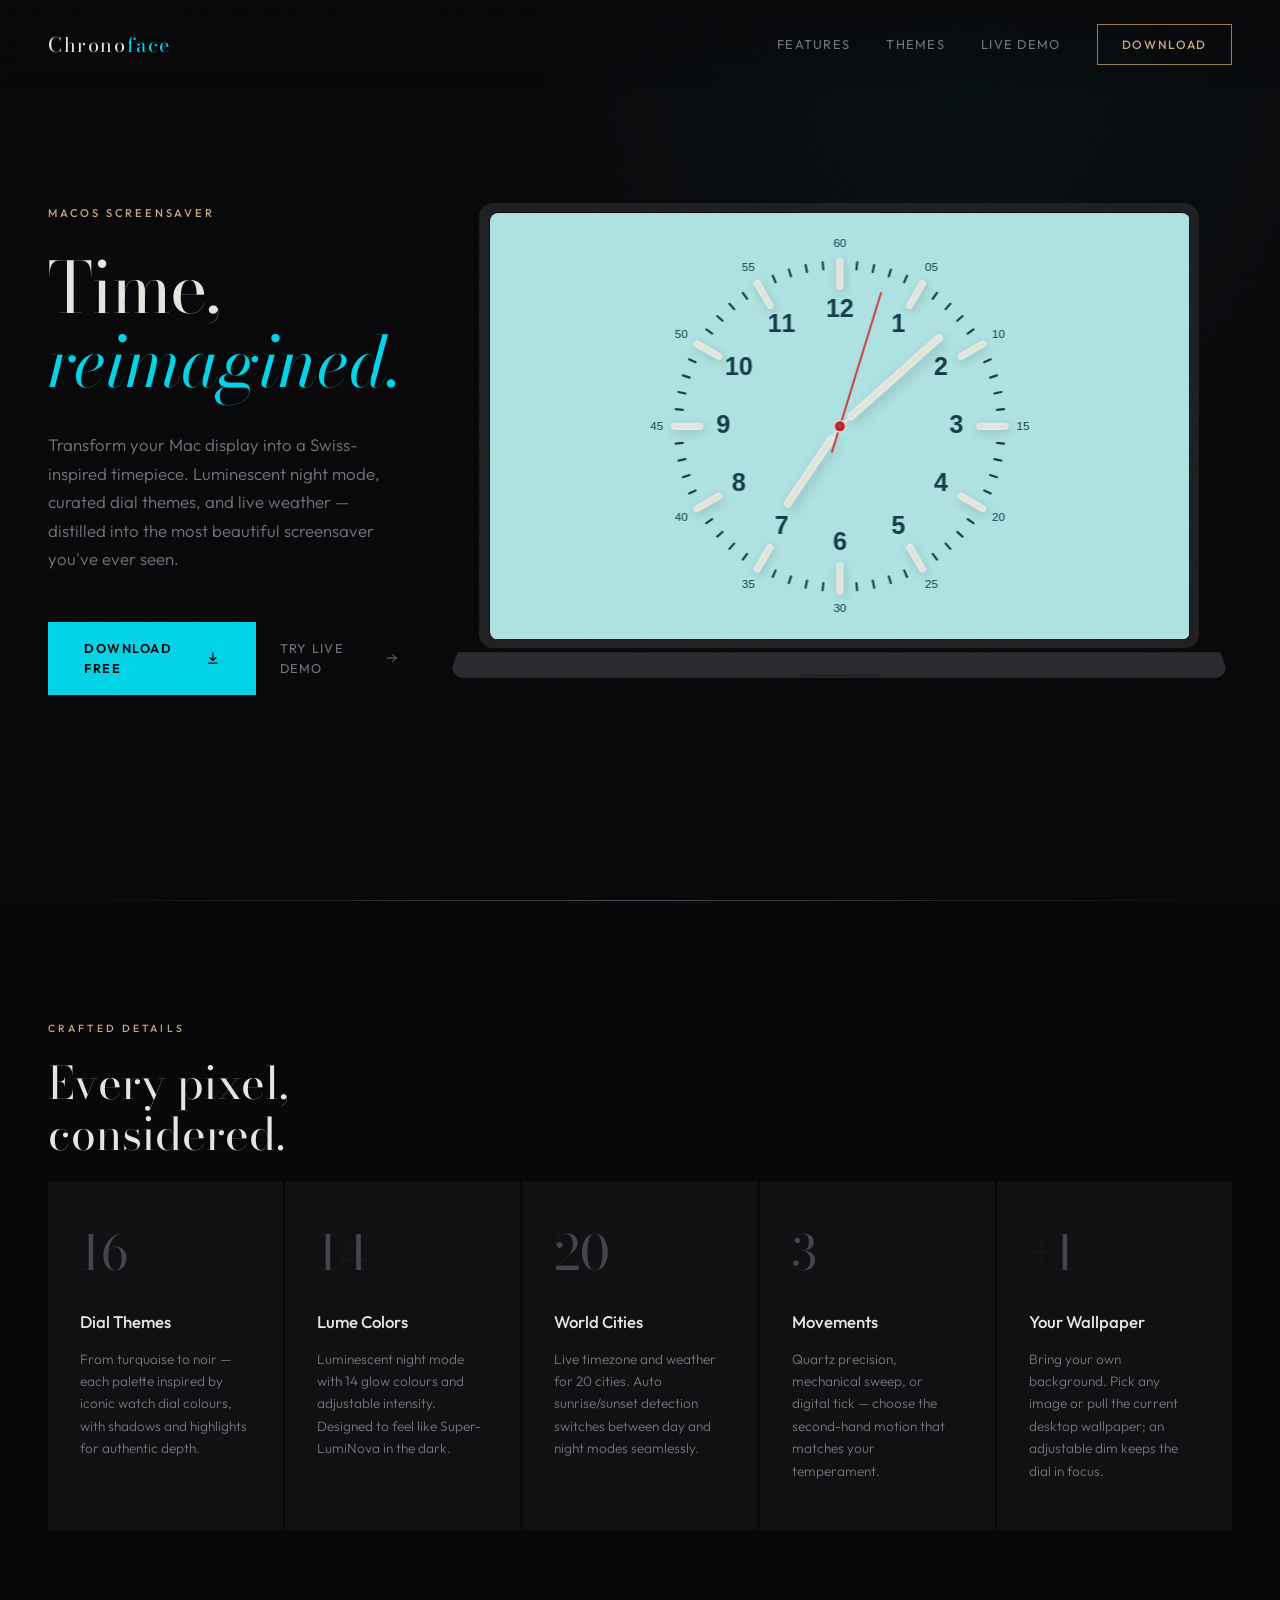
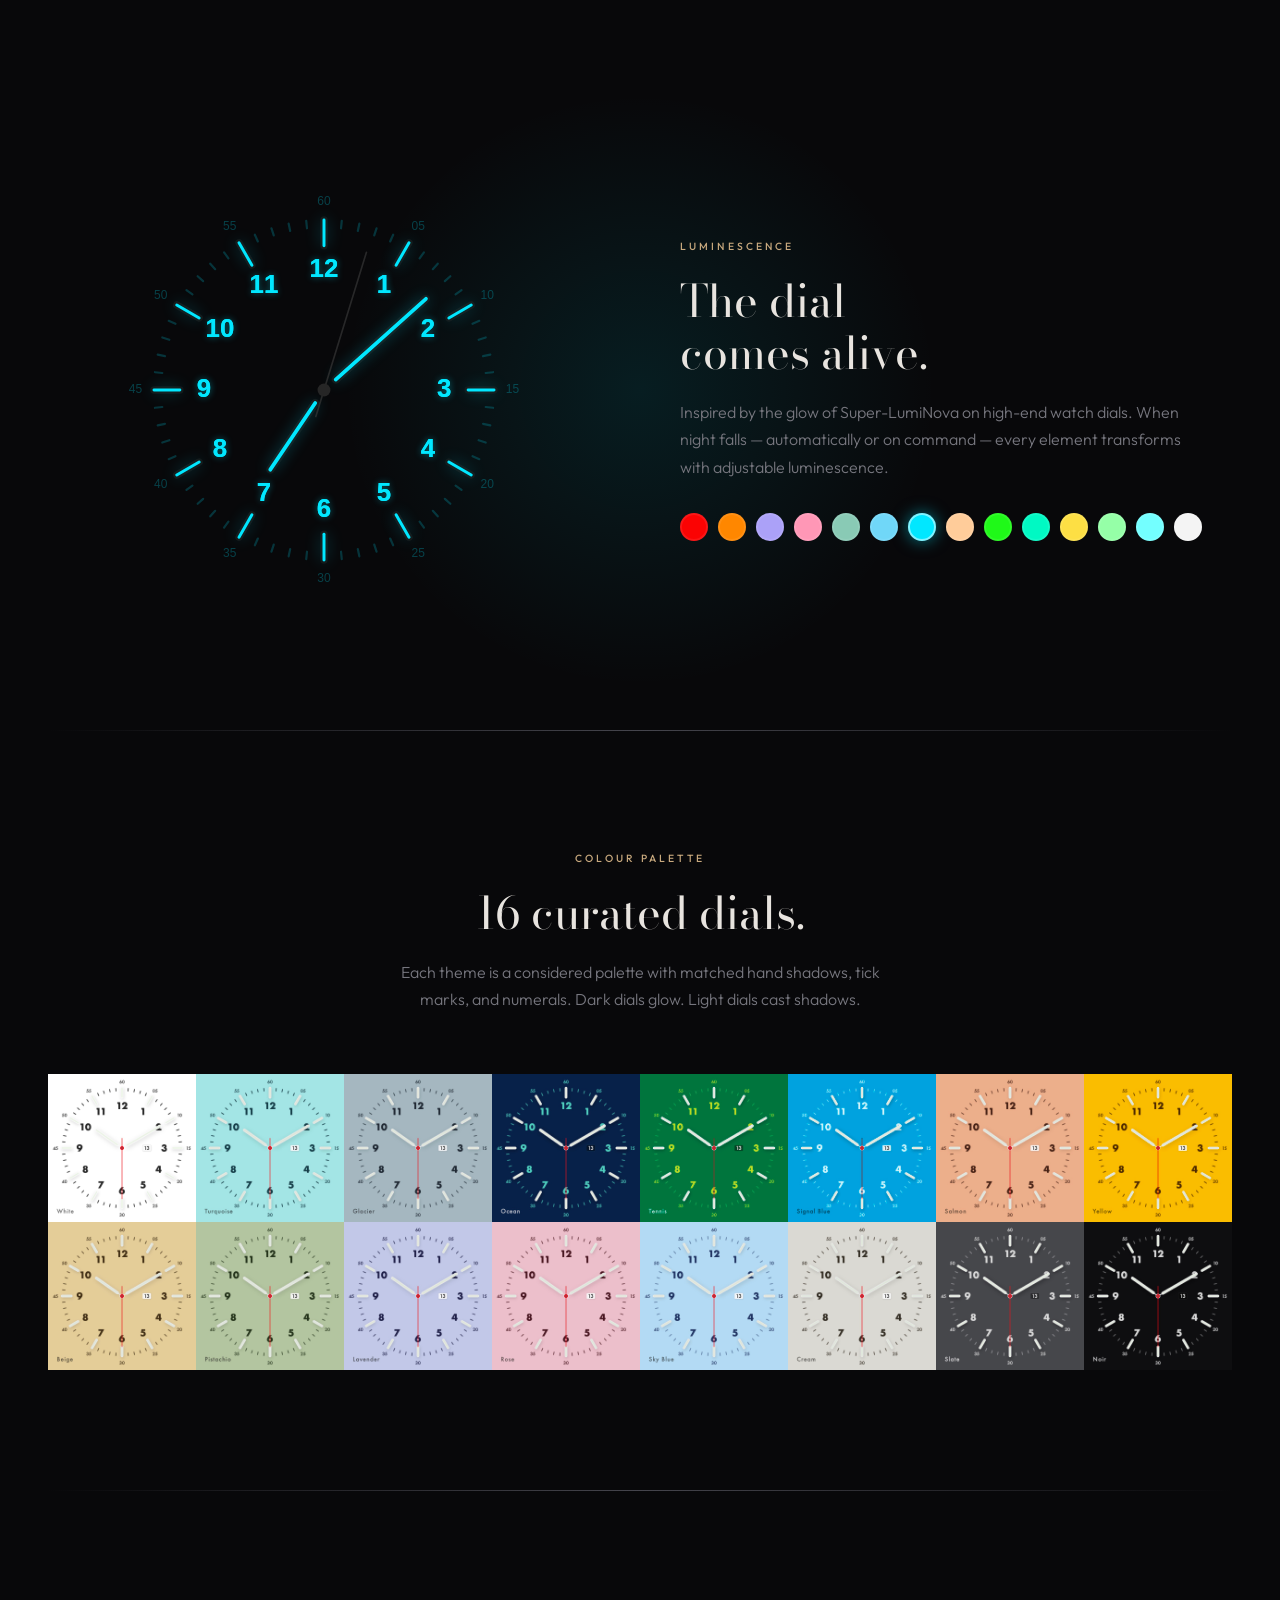
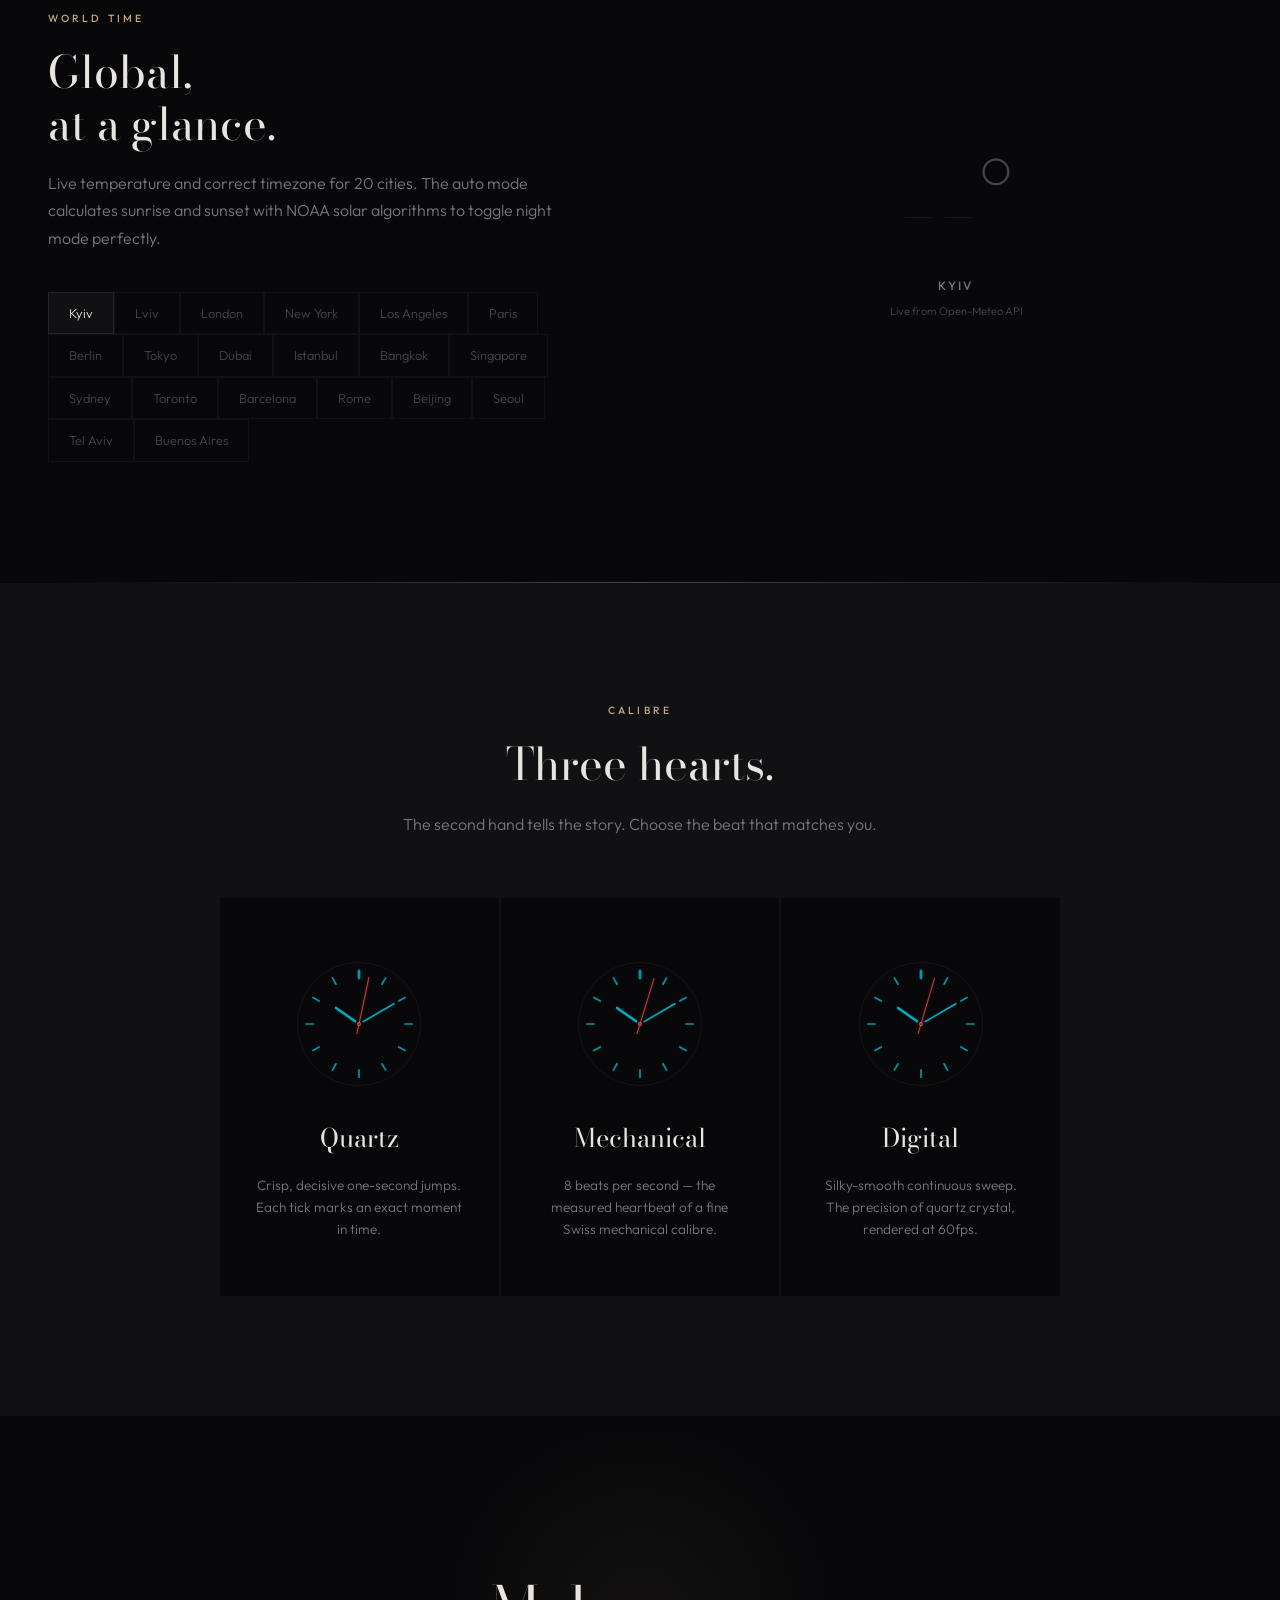
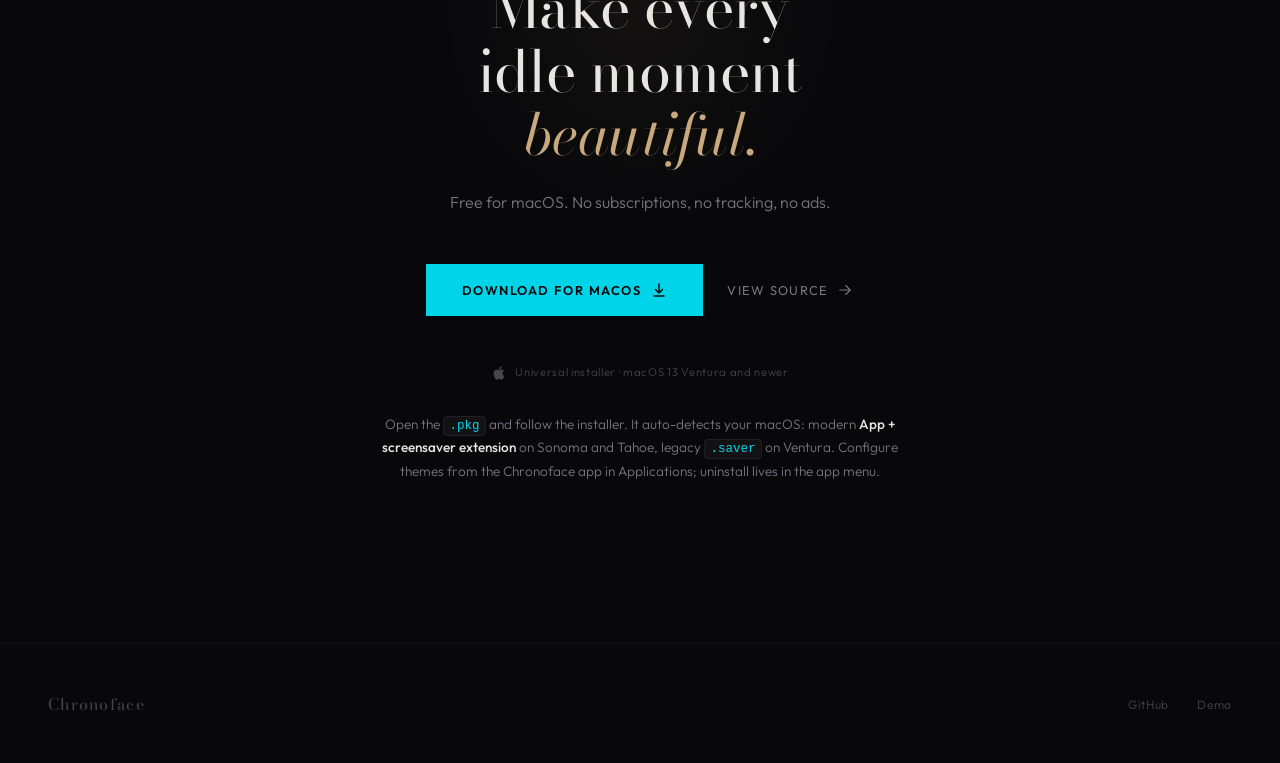
==== web/html/index.html @ 8dee6396 "Update release configuration and enhance installation instructions; add install note for clarity" ====
<!DOCTYPE html>
<html lang="en">
<head>
    <meta charset="UTF-8">
    <meta name="viewport" content="width=device-width, initial-scale=1.0">
    <title>Chronoface - Analog Watch Face Screensaver for macOS</title>
    <meta name="description" content="Free macOS screensaver that turns your Mac into a Swiss-inspired analog watch face. 16 dial themes, luminescent night mode, live weather. Open source.">
    <meta name="keywords" content="macOS screensaver, watch face screensaver, analog clock screensaver, mac screen saver, swiss watch screensaver, luminescent screensaver">
    <meta property="og:title" content="Chronoface - Analog Watch Face Screensaver for macOS">
    <meta property="og:description" content="Free macOS screensaver that turns your Mac into a Swiss-inspired analog watch face. 16 dial themes, luminescent night mode.">
    <meta property="og:url" content="https://chronoface.perek.rest">
    <meta property="og:type" content="website">
    <meta property="og:image" content="https://chronoface.perek.rest/og-image.jpg">
    <meta property="og:image:width" content="1200">
    <meta property="og:image:height" content="630">
    <meta property="og:image:alt" content="Chronoface analog watch face screensaver in night mode with amber luminescent dial">
    <meta name="twitter:card" content="summary_large_image">
    <meta name="twitter:title" content="Chronoface - Analog Watch Face Screensaver for macOS">
    <meta name="twitter:description" content="Free macOS screensaver that turns your Mac into a Swiss-inspired analog watch face.">
    <meta name="twitter:image" content="https://chronoface.perek.rest/og-image.jpg">
    <meta name="theme-color" content="#08080a">
    <link rel="preconnect" href="https://fonts.googleapis.com">
    <link rel="preconnect" href="https://fonts.gstatic.com" crossorigin>
    <link href="https://fonts.googleapis.com/css2?family=Bodoni+Moda:ital,opsz,wght@0,6..96,400;0,6..96,700;1,6..96,400&family=Outfit:wght@300;400;500;600&display=swap" rel="stylesheet">
    <link rel="icon" href="data:image/svg+xml,<svg xmlns='http://www.w3.org/2000/svg' viewBox='0 0 100 100'><circle cx='50' cy='50' r='45' fill='%23080808'/><circle cx='50' cy='50' r='38' fill='none' stroke='%2300E8FF' stroke-width='2'/><line x1='50' y1='50' x2='50' y2='22' stroke='%2300E8FF' stroke-width='3' stroke-linecap='round'/><line x1='50' y1='50' x2='68' y2='50' stroke='%2300E8FF' stroke-width='2' stroke-linecap='round'/></svg>">
    <style>
        :root {
            --bg: #08080a;
            --surface: #111114;
            --surface-raised: #19191e;
            --accent: #00d4e8;
            --accent-glow: rgba(0, 212, 232, 0.35);
            --gold: #c8a97e;
            --gold-dim: #9a7d58;
            --text: #e8e4df;
            --text-muted: #76767e;
            --text-dim: #45454d;
            --serif: 'Bodoni Moda', 'Didot', 'Georgia', serif;
            --sans: 'Outfit', 'Avenir', sans-serif;
            --ease-out: cubic-bezier(0.16, 1, 0.3, 1);
        }

        *, *::before, *::after {
            margin: 0;
            padding: 0;
            box-sizing: border-box;
        }

        html {
            font-size: 16px;
            scroll-behavior: smooth;
            -webkit-font-smoothing: antialiased;
        }

        body {
            background: var(--bg);
            color: var(--text);
            font-family: var(--sans);
            font-weight: 300;
            line-height: 1.6;
            overflow-x: hidden;
        }

        ::selection {
            background: rgba(0, 212, 232, 0.25);
            color: #fff;
        }

        /* ─── Noise overlay ──────────────────────────── */

        body::before {
            content: '';
            position: fixed;
            inset: 0;
            z-index: 9999;
            pointer-events: none;
            opacity: 0.022;
            background-image: url("data:image/svg+xml,%3Csvg viewBox='0 0 256 256' xmlns='http://www.w3.org/2000/svg'%3E%3Cfilter id='n'%3E%3CfeTurbulence type='fractalNoise' baseFrequency='0.85' numOctaves='4' stitchTiles='stitch'/%3E%3C/filter%3E%3Crect width='100%25' height='100%25' filter='url(%23n)'/%3E%3C/svg%3E");
            background-repeat: repeat;
            background-size: 256px;
        }

        /* ─── Navigation ─────────────────────────────── */

        nav {
            position: fixed;
            top: 0;
            left: 0;
            right: 0;
            z-index: 100;
            padding: 24px 48px;
            display: flex;
            align-items: center;
            justify-content: space-between;
            background: linear-gradient(to bottom, rgba(8,8,10,0.9) 0%, transparent 100%);
            backdrop-filter: blur(12px);
            -webkit-backdrop-filter: blur(12px);
            transition: background 0.4s;
        }

        .nav-logo {
            font-family: var(--serif);
            font-size: 1.25rem;
            font-weight: 400;
            letter-spacing: 0.08em;
            color: var(--text);
            text-decoration: none;
        }

        .nav-logo span {
            color: var(--accent);
        }

        .nav-links {
            display: flex;
            align-items: center;
            gap: 36px;
        }

        .nav-links a {
            font-size: 0.8rem;
            font-weight: 400;
            letter-spacing: 0.1em;
            text-transform: uppercase;
            color: var(--text-muted);
            text-decoration: none;
            transition: color 0.3s;
        }

        .nav-links a:hover {
            color: var(--text);
        }

        .nav-cta {
            display: inline-flex;
            align-items: center;
            gap: 8px;
            padding: 10px 24px;
            background: transparent;
            border: 1px solid var(--gold-dim);
            color: var(--gold) !important;
            font-size: 0.75rem !important;
            font-weight: 500 !important;
            letter-spacing: 0.14em !important;
            text-transform: uppercase;
            text-decoration: none;
            transition: all 0.35s var(--ease-out);
        }

        .nav-cta:hover {
            background: var(--gold);
            color: var(--bg) !important;
            border-color: var(--gold);
        }

        /* ─── Hero ────────────────────────────────────── */

        .hero {
            position: relative;
            min-height: 100vh;
            display: grid;
            grid-template-columns: 1fr 1fr;
            align-items: center;
            padding: 0 48px;
            overflow: hidden;
        }

        .hero::before {
            content: '';
            position: absolute;
            top: -40%;
            right: -10%;
            width: 70vw;
            height: 70vw;
            border-radius: 50%;
            background: radial-gradient(circle, rgba(0,212,232,0.04) 0%, transparent 70%);
            pointer-events: none;
        }

        .hero-text {
            position: relative;
            z-index: 2;
            padding-right: 40px;
        }

        .hero-eyebrow {
            font-size: 0.7rem;
            font-weight: 500;
            letter-spacing: 0.25em;
            text-transform: uppercase;
            color: var(--gold);
            margin-bottom: 28px;
            opacity: 0;
            transform: translateY(20px);
            animation: fadeUp 0.8s var(--ease-out) 0.3s forwards;
        }

        .hero-title {
            font-family: var(--serif);
            font-size: clamp(3rem, 5.5vw, 5.5rem);
            font-weight: 400;
            line-height: 1.05;
            letter-spacing: -0.01em;
            margin-bottom: 32px;
            opacity: 0;
            transform: translateY(30px);
            animation: fadeUp 1s var(--ease-out) 0.5s forwards;
        }

        .hero-title em {
            font-style: italic;
            color: var(--accent);
        }

        .hero-subtitle {
            font-size: 1.05rem;
            font-weight: 300;
            line-height: 1.7;
            color: var(--text-muted);
            max-width: 440px;
            margin-bottom: 48px;
            opacity: 0;
            transform: translateY(20px);
            animation: fadeUp 0.8s var(--ease-out) 0.7s forwards;
        }

        .hero-actions {
            display: flex;
            align-items: center;
            gap: 24px;
            opacity: 0;
            transform: translateY(20px);
            animation: fadeUp 0.8s var(--ease-out) 0.9s forwards;
        }

        .btn-primary {
            display: inline-flex;
            align-items: center;
            gap: 10px;
            padding: 16px 36px;
            background: var(--accent);
            color: var(--bg);
            font-family: var(--sans);
            font-size: 0.8rem;
            font-weight: 600;
            letter-spacing: 0.12em;
            text-transform: uppercase;
            text-decoration: none;
            border: none;
            cursor: pointer;
            transition: all 0.35s var(--ease-out);
            position: relative;
            overflow: hidden;
        }

        .btn-primary::after {
            content: '';
            position: absolute;
            inset: 0;
            background: linear-gradient(135deg, transparent 40%, rgba(255,255,255,0.15) 50%, transparent 60%);
            transform: translateX(-100%);
            transition: transform 0.6s var(--ease-out);
        }

        .btn-primary:hover {
            transform: translateY(-2px);
            box-shadow: 0 8px 32px var(--accent-glow);
        }

        .btn-primary:hover::after {
            transform: translateX(100%);
        }

        .btn-ghost {
            display: inline-flex;
            align-items: center;
            gap: 8px;
            padding: 16px 0;
            background: none;
            border: none;
            color: var(--text-muted);
            font-family: var(--sans);
            font-size: 0.8rem;
            font-weight: 400;
            letter-spacing: 0.1em;
            text-transform: uppercase;
            text-decoration: none;
            cursor: pointer;
            transition: color 0.3s;
        }

        .btn-ghost:hover {
            color: var(--text);
        }

        .btn-ghost svg {
            width: 18px;
            height: 18px;
            transition: transform 0.3s var(--ease-out);
        }

        .btn-ghost:hover svg {
            transform: translateX(4px);
        }

        .hero-clock {
            position: relative;
            display: flex;
            align-items: center;
            justify-content: center;
            opacity: 0;
            animation: fadeIn 1.5s var(--ease-out) 0.4s forwards;
        }

        /* MacBook mockup wrapping the hero dial. SVG viewBox is 1200x740:
           the screen panel sits at x76..1124, y14..654 (87.33% x 86.49%). */
        .macbook-mockup {
            position: relative;
            width: min(64vw, 800px);
            aspect-ratio: 1200 / 740;
        }

        .macbook-frame {
            display: block;
            width: 100%;
            height: 100%;
        }

        .macbook-mockup canvas {
            position: absolute;
            left: 6.33%;
            top: 1.89%;
            width: 87.34%;
            height: 86.49%;
            display: block;
        }

        /* ─── Divider ──────────────────────────────────── */

        .divider {
            width: 100%;
            padding: 0 48px;
            overflow: hidden;
        }

        .divider-line {
            width: 100%;
            height: 1px;
            background: linear-gradient(90deg, transparent, var(--text-dim), transparent);
        }

        /* ─── Section commons ────────────────────────── */

        section {
            padding: 120px 48px;
        }

        .section-eyebrow {
            font-size: 0.65rem;
            font-weight: 500;
            letter-spacing: 0.3em;
            text-transform: uppercase;
            color: var(--gold);
            margin-bottom: 20px;
        }

        .section-title {
            font-family: var(--serif);
            font-size: clamp(2rem, 3.5vw, 3.5rem);
            font-weight: 400;
            line-height: 1.15;
            margin-bottom: 20px;
        }

        .section-desc {
            font-size: 1rem;
            font-weight: 300;
            color: var(--text-muted);
            max-width: 520px;
            line-height: 1.7;
        }

        /* reveal animation for sections */
        .reveal {
            opacity: 0;
            transform: translateY(40px);
            transition: opacity 0.9s var(--ease-out), transform 0.9s var(--ease-out);
        }

        .reveal.visible {
            opacity: 1;
            transform: translateY(0);
        }

        /* ─── Features ───────────────────────────────── */

        .features {
            display: grid;
            grid-template-columns: repeat(5, 1fr);
            gap: 2px;
            padding: 0 48px 120px;
        }

        .feature-card {
            position: relative;
            padding: 48px 32px;
            background: var(--surface);
            overflow: hidden;
            transition: background 0.4s;
        }

        .feature-card:hover {
            background: var(--surface-raised);
        }

        .feature-card::before {
            content: '';
            position: absolute;
            top: 0;
            left: 0;
            right: 0;
            height: 1px;
            background: linear-gradient(90deg, transparent, var(--accent), transparent);
            opacity: 0;
            transition: opacity 0.4s;
        }

        .feature-card:hover::before {
            opacity: 1;
        }

        .feature-number {
            font-family: var(--serif);
            font-size: 3rem;
            font-weight: 400;
            color: var(--text-dim);
            line-height: 1;
            margin-bottom: 32px;
            transition: color 0.4s;
        }

        .feature-card:hover .feature-number {
            color: var(--accent);
        }

        .feature-name {
            font-size: 1.05rem;
            font-weight: 500;
            margin-bottom: 12px;
        }

        .feature-desc {
            font-size: 0.85rem;
            font-weight: 300;
            color: var(--text-muted);
            line-height: 1.65;
        }

        /* ─── Night Mode Section ─────────────────────── */

        .night-section {
            position: relative;
            display: grid;
            grid-template-columns: 1fr 1fr;
            gap: 80px;
            align-items: center;
            background: var(--bg);
            overflow: hidden;
        }

        .night-section::before {
            content: '';
            position: absolute;
            top: 50%;
            left: 50%;
            transform: translate(-50%, -50%);
            width: 600px;
            height: 600px;
            border-radius: 50%;
            background: radial-gradient(circle, var(--accent-glow) 0%, transparent 70%);
            opacity: 0.3;
            pointer-events: none;
        }

        .night-clock-wrap {
            position: relative;
            display: flex;
            align-items: center;
            justify-content: center;
        }

        .night-clock-wrap canvas {
            width: min(36vw, 440px);
            height: min(36vw, 440px);
        }

        .night-text {
            position: relative;
            z-index: 2;
        }

        .lume-colors {
            display: flex;
            flex-wrap: wrap;
            gap: 10px;
            margin-top: 32px;
        }

        .lume-dot {
            width: 28px;
            height: 28px;
            border-radius: 50%;
            border: 2px solid rgba(255,255,255,0.08);
            cursor: pointer;
            transition: all 0.3s var(--ease-out);
            position: relative;
        }

        .lume-dot:hover {
            transform: scale(1.25);
            border-color: rgba(255,255,255,0.25);
        }

        .lume-dot.active {
            border-color: rgba(255,255,255,0.5);
            box-shadow: 0 0 16px var(--dot-glow, rgba(0,212,232,0.5));
        }

        /* ─── Themes Section ─────────────────────────── */

        .themes-section {
            text-align: center;
        }

        .themes-section .section-desc {
            margin: 0 auto 60px;
        }

        .themes-image {
            display: block;
            width: 100%;
            max-width: 1280px;
            height: auto;
            margin: 0 auto;
        }

        /* ─── Cities Section ─────────────────────────── */

        .cities-section {
            display: grid;
            grid-template-columns: 1fr 1fr;
            gap: 80px;
            align-items: center;
        }

        .cities-text {
            position: relative;
        }

        .city-list {
            display: flex;
            flex-wrap: wrap;
            gap: 0;
            margin-top: 40px;
        }

        .city-tag {
            padding: 10px 20px;
            font-size: 0.8rem;
            font-weight: 300;
            color: var(--text-dim);
            border: 1px solid rgba(255,255,255,0.04);
            transition: all 0.3s;
        }

        .city-tag:hover {
            color: var(--text);
            background: var(--surface);
            border-color: rgba(255,255,255,0.08);
        }

        .weather-display {
            text-align: center;
        }

        .weather-temp {
            font-family: var(--serif);
            font-size: 7rem;
            font-weight: 400;
            line-height: 1;
            color: var(--text-dim);
        }

        .weather-city {
            font-size: 0.75rem;
            font-weight: 500;
            letter-spacing: 0.2em;
            text-transform: uppercase;
            color: var(--text-muted);
            margin-top: 12px;
        }

        .weather-note {
            font-size: 0.7rem;
            color: var(--text-dim);
            margin-top: 8px;
        }

        /* ─── Movement Section ───────────────────────── */

        .movement-section {
            text-align: center;
            background: var(--surface);
        }

        .movement-section .section-desc {
            margin: 0 auto 60px;
        }

        .movement-grid {
            display: grid;
            grid-template-columns: repeat(3, 1fr);
            gap: 2px;
            max-width: 840px;
            margin: 0 auto;
        }

        .movement-card {
            padding: 56px 36px;
            background: var(--bg);
            text-align: center;
            transition: background 0.4s;
        }

        .movement-card:hover {
            background: var(--surface-raised);
        }

        .movement-card h3 {
            font-family: var(--serif);
            font-size: 1.6rem;
            font-weight: 400;
            margin-bottom: 16px;
        }

        .movement-card p {
            font-size: 0.85rem;
            color: var(--text-muted);
            line-height: 1.6;
            font-weight: 300;
        }

        .movement-canvas {
            width: 140px;
            height: 140px;
            margin: 0 auto 24px;
            display: block;
        }

        /* ─── CTA Section ────────────────────────────── */

        .cta-section {
            text-align: center;
            padding: 160px 48px;
            position: relative;
        }

        .cta-section::before {
            content: '';
            position: absolute;
            top: 0;
            left: 50%;
            transform: translateX(-50%);
            width: 400px;
            height: 400px;
            border-radius: 50%;
            background: radial-gradient(circle, rgba(200,169,126,0.06) 0%, transparent 70%);
            pointer-events: none;
        }

        .cta-title {
            font-family: var(--serif);
            font-size: clamp(2.5rem, 4.5vw, 4.5rem);
            font-weight: 400;
            line-height: 1.1;
            margin-bottom: 24px;
        }

        .cta-title em {
            font-style: italic;
            color: var(--gold);
        }

        .cta-subtitle {
            font-size: 1rem;
            font-weight: 300;
            color: var(--text-muted);
            margin-bottom: 48px;
        }

        .cta-actions {
            display: flex;
            align-items: center;
            justify-content: center;
            gap: 24px;
        }

        .cta-badge {
            display: inline-flex;
            align-items: center;
            gap: 8px;
            margin-top: 48px;
            font-size: 0.7rem;
            color: var(--text-dim);
            letter-spacing: 0.06em;
        }

        .cta-badge svg {
            width: 16px;
            height: 16px;
            fill: currentColor;
        }

        .install-note {
            margin: 24px auto 0;
            max-width: 560px;
            font-size: 0.85rem;
            line-height: 1.65;
            color: var(--text-muted);
            text-align: center;
        }

        .install-note code {
            font-family: 'SF Mono', 'Menlo', monospace;
            font-size: 0.78rem;
            background: rgba(255,255,255,0.04);
            border: 1px solid rgba(255,255,255,0.06);
            padding: 2px 6px;
            border-radius: 4px;
            color: var(--accent);
        }

        .install-note strong {
            color: var(--text);
            font-weight: 500;
        }

        /* ─── Footer ─────────────────────────────────── */

        footer {
            padding: 48px 48px;
            display: flex;
            align-items: center;
            justify-content: space-between;
            border-top: 1px solid rgba(255,255,255,0.04);
        }

        footer .foot-logo {
            font-family: var(--serif);
            font-size: 1rem;
            font-weight: 400;
            letter-spacing: 0.08em;
            color: var(--text-dim);
        }

        footer .foot-links {
            display: flex;
            gap: 28px;
        }

        footer .foot-links a {
            font-size: 0.75rem;
            color: var(--text-dim);
            text-decoration: none;
            letter-spacing: 0.06em;
            transition: color 0.3s;
        }

        footer .foot-links a:hover {
            color: var(--text-muted);
        }

        /* ─── Animations ─────────────────────────────── */

        @keyframes fadeUp {
            to {
                opacity: 1;
                transform: translateY(0);
            }
        }

        @keyframes fadeIn {
            to {
                opacity: 1;
            }
        }

        @keyframes pulseRing {
            0%, 100% { transform: scale(1); opacity: 0.4; }
            50% { transform: scale(1.04); opacity: 0.8; }
        }

        /* ─── Responsive ─────────────────────────────── */

        @media (max-width: 1024px) {
            nav { padding: 20px 28px; }
            section { padding: 80px 28px; }
            .hero { padding: 0 28px; }
            .features { padding: 0 28px 80px; grid-template-columns: repeat(3, 1fr); }
            .divider { padding: 0 28px; }
        }

        @media (max-width: 768px) {
            nav { padding: 16px 20px; }
            .nav-links a:not(.nav-cta) { display: none; }
            section { padding: 64px 20px; }
            .hero {
                grid-template-columns: 1fr;
                text-align: center;
                padding: 120px 20px 60px;
                min-height: auto;
            }
            .hero-text { padding-right: 0; order: 1; }
            .hero-subtitle { margin-left: auto; margin-right: auto; }
            .hero-actions { justify-content: center; flex-wrap: wrap; }
            .hero-clock {
                order: 0;
                margin-bottom: 40px;
            }
            .macbook-mockup {
                width: 360px;
            }
            .features { grid-template-columns: 1fr; padding: 0 20px 64px; }
            .night-section { grid-template-columns: 1fr; text-align: center; gap: 40px; }
            .night-clock-wrap canvas { width: 280px; height: 280px; }
            .night-text { order: 1; }
            .lume-colors { justify-content: center; }
            .cities-section {
                grid-template-columns: 1fr;
                gap: 40px;
            }
            .city-list { justify-content: center; }
            .weather-display { order: -1; }
            .movement-grid { grid-template-columns: 1fr; }
            footer { flex-direction: column; gap: 20px; text-align: center; }
            .divider { padding: 0 20px; }
        }
    </style>
</head>
<body>
    <!-- Navigation -->
    <nav>
        <a class="nav-logo" href="#">Chrono<span>face</span></a>
        <div class="nav-links">
            <a href="#features">Features</a>
            <a href="#themes">Themes</a>
            <a href="chronoface.html">Live Demo</a>
            <a class="nav-cta" href="#download">Download</a>
        </div>
    </nav>

    <!-- Hero -->
    <div class="hero">
        <div class="hero-text">
            <p class="hero-eyebrow">macOS Screensaver</p>
            <h1 class="hero-title">Time,<br><em>reimagined.</em></h1>
            <p class="hero-subtitle">Transform your Mac display into a Swiss-inspired timepiece. Luminescent night mode, curated dial themes, and live weather — distilled into the most beautiful screensaver you've ever seen.</p>
            <div class="hero-actions">
                <a class="btn-primary" href="https://github.com/qwq-qwq/Chronoface/releases/latest/download/Chronoface.pkg">
                    Download Free
                    <svg width="16" height="16" viewBox="0 0 16 16" fill="none"><path d="M8 2v9m0 0l-3.5-3.5M8 11l3.5-3.5M3 14h10" stroke="currentColor" stroke-width="1.5" stroke-linecap="round" stroke-linejoin="round"/></svg>
                </a>
                <a class="btn-ghost" href="chronoface.html">
                    Try Live Demo
                    <svg viewBox="0 0 24 24" fill="none"><path d="M5 12h14m-6-6l6 6-6 6" stroke="currentColor" stroke-width="1.5" stroke-linecap="round" stroke-linejoin="round"/></svg>
                </a>
            </div>
        </div>
        <div class="hero-clock">
            <div class="macbook-mockup">
                <svg class="macbook-frame" viewBox="0 0 1200 740" xmlns="http://www.w3.org/2000/svg" aria-hidden="true">
                    <!-- Lid (back of display) -->
                    <rect x="60" y="0" width="1080" height="668" rx="22" ry="22" fill="#1f1f22"/>
                    <!-- Inner bezel: black, where the screen lives -->
                    <rect x="76" y="14" width="1048" height="640" rx="12" ry="12" fill="#000"/>
                    <!-- Notch (camera housing) -->
                    <path d="M 540,14 L 540,30 Q 540,38 548,38 L 652,38 Q 660,38 660,30 L 660,14 Z" fill="#1f1f22"/>
                    <!-- Hinge line where the lid meets the base -->
                    <rect x="100" y="668" width="1000" height="6" fill="#0a0a0c"/>
                    <!-- Trapezoidal keyboard base -->
                    <path d="M 28,674 L 1172,674 L 1180,696 Q 1180,710 1166,712 L 34,712 Q 20,710 20,696 Z" fill="#2a2a2e"/>
                    <!-- Bottom detail (trackpad-front lip) -->
                    <rect x="540" y="708" width="120" height="2" fill="#1a1a1c" rx="1"/>
                </svg>
                <canvas id="hero-canvas"></canvas>
            </div>
        </div>
    </div>

    <!-- Divider -->
    <div class="divider"><div class="divider-line"></div></div>

    <!-- Features -->
    <section id="features" style="padding-bottom: 0;">
        <div class="reveal">
            <p class="section-eyebrow">Crafted Details</p>
            <h2 class="section-title">Every pixel,<br>considered.</h2>
        </div>
    </section>

    <div class="features">
        <div class="feature-card reveal">
            <div class="feature-number">16</div>
            <h3 class="feature-name">Dial Themes</h3>
            <p class="feature-desc">From turquoise to noir — each palette inspired by iconic watch dial colours, with shadows and highlights for authentic depth.</p>
        </div>
        <div class="feature-card reveal">
            <div class="feature-number">14</div>
            <h3 class="feature-name">Lume Colors</h3>
            <p class="feature-desc">Luminescent night mode with 14 glow colours and adjustable intensity. Designed to feel like Super-LumiNova in the dark.</p>
        </div>
        <div class="feature-card reveal">
            <div class="feature-number">20</div>
            <h3 class="feature-name">World Cities</h3>
            <p class="feature-desc">Live timezone and weather for 20 cities. Auto sunrise/sunset detection switches between day and night modes seamlessly.</p>
        </div>
        <div class="feature-card reveal">
            <div class="feature-number">3</div>
            <h3 class="feature-name">Movements</h3>
            <p class="feature-desc">Quartz precision, mechanical sweep, or digital tick — choose the second-hand motion that matches your temperament.</p>
        </div>
        <div class="feature-card reveal">
            <div class="feature-number">+1</div>
            <h3 class="feature-name">Your Wallpaper</h3>
            <p class="feature-desc">Bring your own background. Pick any image or pull the current desktop wallpaper; an adjustable dim keeps the dial in focus.</p>
        </div>
    </div>

    <!-- Night Mode Section -->
    <section class="night-section" id="nightmode">
        <div class="night-clock-wrap reveal">
            <canvas id="night-canvas"></canvas>
        </div>
        <div class="night-text reveal">
            <p class="section-eyebrow">Luminescence</p>
            <h2 class="section-title">The dial<br>comes alive.</h2>
            <p class="section-desc">Inspired by the glow of Super-LumiNova on high-end watch dials. When night falls — automatically or on command — every element transforms with adjustable luminescence.</p>
            <div class="lume-colors" id="lume-palette"></div>
        </div>
    </section>

    <!-- Divider -->
    <div class="divider"><div class="divider-line"></div></div>

    <!-- Themes Section -->
    <section class="themes-section reveal" id="themes">
        <p class="section-eyebrow">Colour Palette</p>
        <h2 class="section-title">16 curated dials.</h2>
        <p class="section-desc">Each theme is a considered palette with matched hand shadows, tick marks, and numerals. Dark dials glow. Light dials cast shadows.</p>
        <img class="themes-image" src="themes-grid.jpg" alt="All 16 Chronoface dial themes, each rendered with its own ticks, hands and date window" width="2560" height="640" loading="lazy">
    </section>

    <!-- Divider -->
    <div class="divider"><div class="divider-line"></div></div>

    <!-- Cities Section -->
    <section class="cities-section" id="cities">
        <div class="cities-text reveal">
            <p class="section-eyebrow">World Time</p>
            <h2 class="section-title">Global,<br>at a glance.</h2>
            <p class="section-desc">Live temperature and correct timezone for 20 cities. The auto mode calculates sunrise and sunset with NOAA solar algorithms to toggle night mode perfectly.</p>
            <div class="city-list" id="city-list"></div>
        </div>
        <div class="weather-display reveal">
            <div class="weather-temp" id="weather-temp">--°</div>
            <div class="weather-city">Kyiv</div>
            <div class="weather-note">Live from Open-Meteo API</div>
        </div>
    </section>

    <!-- Divider -->
    <div class="divider"><div class="divider-line"></div></div>

    <!-- Movement Section -->
    <section class="movement-section" id="movement">
        <div class="reveal">
            <p class="section-eyebrow">Calibre</p>
            <h2 class="section-title">Three hearts.</h2>
            <p class="section-desc">The second hand tells the story. Choose the beat that matches you.</p>
        </div>
        <div class="movement-grid">
            <div class="movement-card reveal">
                <canvas class="movement-canvas" id="mv-quartz"></canvas>
                <h3>Quartz</h3>
                <p>Crisp, decisive one-second jumps. Each tick marks an exact moment in time.</p>
            </div>
            <div class="movement-card reveal">
                <canvas class="movement-canvas" id="mv-mechanical"></canvas>
                <h3>Mechanical</h3>
                <p>8 beats per second — the measured heartbeat of a fine Swiss mechanical calibre.</p>
            </div>
            <div class="movement-card reveal">
                <canvas class="movement-canvas" id="mv-digital"></canvas>
                <h3>Digital</h3>
                <p>Silky-smooth continuous sweep. The precision of quartz crystal, rendered at 60fps.</p>
            </div>
        </div>
    </section>

    <!-- CTA Section -->
    <section class="cta-section" id="download">
        <div class="reveal">
            <h2 class="cta-title">Make every<br>idle moment<br><em>beautiful.</em></h2>
            <p class="cta-subtitle">Free for macOS. No subscriptions, no tracking, no ads.</p>
            <div class="cta-actions">
                <a class="btn-primary" href="https://github.com/qwq-qwq/Chronoface/releases/latest/download/Chronoface.pkg">
                    Download for macOS
                    <svg width="16" height="16" viewBox="0 0 16 16" fill="none"><path d="M8 2v9m0 0l-3.5-3.5M8 11l3.5-3.5M3 14h10" stroke="currentColor" stroke-width="1.5" stroke-linecap="round" stroke-linejoin="round"/></svg>
                </a>
                <a class="btn-ghost" href="https://github.com/qwq-qwq/Chronoface" target="_blank" rel="noopener">
                    View Source
                    <svg viewBox="0 0 24 24" fill="none"><path d="M5 12h14m-6-6l6 6-6 6" stroke="currentColor" stroke-width="1.5" stroke-linecap="round" stroke-linejoin="round"/></svg>
                </a>
            </div>
            <div class="cta-badge">
                <svg viewBox="0 0 24 24"><path d="M18.71 19.5c-.83 1.24-1.71 2.45-3.05 2.47-1.34.03-1.77-.79-3.29-.79-1.53 0-2 .77-3.27.82-1.31.05-2.3-1.32-3.14-2.53C4.25 17 2.94 12.45 4.7 9.39c.87-1.52 2.43-2.48 4.12-2.51 1.28-.02 2.5.87 3.29.87.78 0 2.26-1.07 3.8-.91.65.03 2.47.26 3.64 1.98-.09.06-2.17 1.28-2.15 3.81.03 3.02 2.65 4.03 2.68 4.04-.03.07-.42 1.44-1.38 2.83M13 3.5c.73-.83 1.94-1.46 2.94-1.5.13 1.17-.34 2.35-1.04 3.19-.69.85-1.83 1.51-2.95 1.42-.15-1.15.41-2.35 1.05-3.11z"/></svg>
                Universal installer · macOS 13 Ventura and newer
            </div>
            <p class="install-note">
                Open the <code>.pkg</code> and follow the installer. It auto-detects your macOS:
                modern <strong>App + screensaver extension</strong> on Sonoma and Tahoe,
                legacy <code>.saver</code> on Ventura. Configure themes from the Chronoface app
                in Applications; uninstall lives in the app menu.
            </p>
        </div>
    </section>

    <!-- Footer -->
    <footer>
        <div class="foot-logo">Chronoface</div>
        <div class="foot-links">
            <a href="https://github.com/qwq-qwq/Chronoface" target="_blank" rel="noopener">GitHub</a>
            <a href="chronoface.html">Demo</a>
        </div>
    </footer>

    <script>
    (() => {
    'use strict';

    // ─── Color helpers ──────────────────────────────
    const C = (r, g, b, a = 1) => ({ r, g, b, a });
    const css = (c) => `rgba(${(c.r*255)|0},${(c.g*255)|0},${(c.b*255)|0},${c.a})`;
    const withAlpha = (c, a) => ({ ...c, a });
    const gray = (v, a = 1) => C(v, v, v, a);

    const LUME_COLORS = {
        red:      C(0.988, 0.012, 0.012),
        amber:    C(1.0, 0.533, 0.0),
        lavender: C(0.671, 0.635, 0.976),
        pink:     C(1.0, 0.596, 0.714),
        sage:     C(0.541, 0.796, 0.71),
        skyBlue:  C(0.443, 0.847, 0.973),
        cyan:     C(0.004, 0.906, 1.0),
        peach:    C(1.0, 0.8, 0.604),
        green:    C(0.122, 0.98, 0.098),
        teal:     C(0.0, 0.98, 0.765),
        yellow:   C(0.996, 0.875, 0.267),
        mint:     C(0.588, 1.0, 0.655),
        iceCyan:  C(0.451, 1.0, 1.0),
        white:    C(0.957, 0.957, 0.957)
    };

    const LUME_ORDER = ['red','amber','lavender','pink','sage','skyBlue','cyan','peach','green','teal','yellow','mint','iceCyan','white'];

    const THEMES = {
        white:      { bg: C(1.0, 1.0, 1.0),       name: 'White' },
        turquoise:  { bg: C(0.69, 0.89, 0.89),    name: 'Turquoise' },
        glacier:    { bg: C(0.659, 0.718, 0.749),  name: 'Glacier' },
        ocean:      { bg: C(0.055, 0.125, 0.271),  name: 'Ocean' },
        tennis:     { bg: C(0.0, 0.451, 0.263),    name: 'Tennis' },
        signalBlue: { bg: C(0.0, 0.624, 0.851),    name: 'Signal Blue' },
        salmon:     { bg: C(0.890, 0.694, 0.561),  name: 'Salmon' },
        yellow:     { bg: C(0.949, 0.745, 0.0),    name: 'Yellow' },
        beige:      { bg: C(0.878, 0.808, 0.624),  name: 'Beige' },
        pistachio:  { bg: C(0.714, 0.769, 0.639),  name: 'Pistachio' },
        lavender:   { bg: C(0.765, 0.788, 0.898),  name: 'Lavender' },
        rose:       { bg: C(0.898, 0.757, 0.796),  name: 'Rose' },
        skyBlue:    { bg: C(0.733, 0.851, 0.941),  name: 'Sky Blue' },
        cream:      { bg: C(0.859, 0.851, 0.827),  name: 'Cream' },
        slate:      { bg: C(0.275, 0.278, 0.290),  name: 'Slate' },
        noir:       { bg: C(0.055, 0.055, 0.059),  name: 'Noir' }
    };

    const THEME_ORDER = ['white','turquoise','glacier','ocean','tennis','signalBlue','salmon','yellow','beige','pistachio','lavender','rose','skyBlue','cream','slate','noir'];

    const CITIES = ['Kyiv','Lviv','London','New York','Los Angeles','Paris','Berlin','Tokyo','Dubai','Istanbul','Bangkok','Singapore','Sydney','Toronto','Barcelona','Rome','Beijing','Seoul','Tel Aviv','Buenos Aires'];

    const FONT = '"Futura", "Jost", "Century Gothic", sans-serif';

    // ─── Geometry ───────────────────────────────────
    const polar = (cx, cy, angle, r) => {
        const a = angle - Math.PI / 2;
        return { x: cx + Math.cos(a) * r, y: cy + Math.sin(a) * r };
    };

    // ─── Draw clock ─────────────────────────────────
    function drawClock(canvas, isNight, lumeCol, glowInt) {
        const ctx = canvas.getContext('2d');
        const dpr = window.devicePixelRatio || 1;
        const rect = canvas.getBoundingClientRect();
        const canvasW = rect.width;
        const canvasH = rect.height;
        const size = Math.min(canvasW, canvasH);

        canvas.width = canvasW * dpr;
        canvas.height = canvasH * dpr;
        ctx.scale(dpr, dpr);

        const cx = canvasW / 2;
        const cy = canvasH / 2;
        const R = size * 0.42;

        // Clear
        ctx.clearRect(0, 0, canvasW, canvasH);

        const now = new Date();
        const h = now.getHours() % 12;
        const m = now.getMinutes();
        const s = now.getSeconds();
        const ms = now.getMilliseconds();

        const secAngle = ((s + ms / 1000) / 60) * Math.PI * 2;
        const minAngle = ((m + s / 60) / 60) * Math.PI * 2;
        const hrAngle  = ((h + m / 60) / 12) * Math.PI * 2;

        if (isNight) {
            // Minute ticks
            for (let i = 0; i < 60; i++) {
                if (i % 5 === 0) continue;
                const angle = (i / 60) * Math.PI * 2;
                const inner = polar(cx, cy, angle, R * 0.88);
                const outer = polar(cx, cy, angle, R * 0.92);
                ctx.strokeStyle = css(withAlpha(lumeCol, 0.2));
                ctx.lineWidth = R * 0.012;
                ctx.lineCap = 'round';
                ctx.beginPath();
                ctx.moveTo(inner.x, inner.y);
                ctx.lineTo(outer.x, outer.y);
                ctx.stroke();
            }

            // Hour capsules (night)
            const capW = R * 0.04;
            for (let i = 0; i < 12; i++) {
                const angle = (i / 12) * Math.PI * 2;
                const inner = polar(cx, cy, angle, R * 0.78);
                const outer = polar(cx, cy, angle, R * 0.92);

                ctx.strokeStyle = css(gray(0.12, 0.6));
                ctx.lineWidth = capW;
                ctx.lineCap = 'round';
                ctx.beginPath();
                ctx.moveTo(inner.x, inner.y);
                ctx.lineTo(outer.x, outer.y);
                ctx.stroke();

                ctx.save();
                ctx.shadowBlur = capW * 3 * glowInt;
                ctx.shadowColor = css(withAlpha(lumeCol, 0.7 * glowInt));
                ctx.strokeStyle = css(lumeCol);
                ctx.lineWidth = capW * 0.4;
                ctx.lineCap = 'round';
                ctx.beginPath();
                ctx.moveTo(inner.x, inner.y);
                ctx.lineTo(outer.x, outer.y);
                ctx.stroke();
                ctx.restore();
            }

            // Hour numbers (night)
            const fs = R * 0.14;
            ctx.font = `bold ${fs}px ${FONT}`;
            ctx.textAlign = 'center';
            ctx.textBaseline = 'middle';
            const nums = [12,1,2,3,4,5,6,7,8,9,10,11];
            for (let i = 0; i < 12; i++) {
                const angle = (i / 12) * Math.PI * 2;
                const p = polar(cx, cy, angle, R * 0.65);
                ctx.save();
                ctx.shadowBlur = fs * 0.4 * glowInt;
                ctx.shadowColor = css(withAlpha(lumeCol, 0.6 * glowInt));
                ctx.fillStyle = css(lumeCol);
                ctx.fillText(String(nums[i]), p.x, p.y);
                ctx.restore();
                ctx.fillStyle = css(lumeCol);
                ctx.fillText(String(nums[i]), p.x, p.y);
            }

            // Minute numbers
            const fsm = R * 0.065;
            ctx.font = `500 ${fsm}px ${FONT}`;
            ctx.fillStyle = css(withAlpha(lumeCol, 0.25));
            const mnums = [60,5,10,15,20,25,30,35,40,45,50,55];
            for (let i = 0; i < 12; i++) {
                const angle = (i / 12) * Math.PI * 2;
                const p = polar(cx, cy, angle, R * 1.02);
                ctx.fillText(String(mnums[i]).padStart(2, '0'), p.x, p.y);
            }

            // Hands (night)
            const drawNightHand = (angle, length, width) => {
                const neckLen = R * 0.085;
                const neckEnd = polar(cx, cy, angle, neckLen);
                const tip = polar(cx, cy, angle, length);

                ctx.strokeStyle = css(gray(0.12, 0.6));
                ctx.lineWidth = width;
                ctx.lineCap = 'round';
                ctx.beginPath();
                ctx.moveTo(neckEnd.x, neckEnd.y);
                ctx.lineTo(tip.x, tip.y);
                ctx.stroke();

                ctx.save();
                ctx.shadowBlur = width * 2.5 * glowInt;
                ctx.shadowColor = css(withAlpha(lumeCol, 0.7 * glowInt));
                ctx.strokeStyle = css(lumeCol);
                ctx.lineWidth = width * 0.45;
                ctx.beginPath();
                ctx.moveTo(neckEnd.x, neckEnd.y);
                ctx.lineTo(tip.x, tip.y);
                ctx.stroke();
                ctx.restore();

                ctx.strokeStyle = css(lumeCol);
                ctx.lineWidth = width * 0.3;
                ctx.beginPath();
                ctx.moveTo(neckEnd.x, neckEnd.y);
                ctx.lineTo(tip.x, tip.y);
                ctx.stroke();
            };

            drawNightHand(hrAngle, R * 0.52, R * 0.045);
            drawNightHand(minAngle, R * 0.74, R * 0.045);

            // Second hand
            const stip = polar(cx, cy, secAngle, R * 0.78);
            const stail = polar(cx, cy, secAngle + Math.PI, R * 0.15);
            ctx.strokeStyle = css(gray(0.25, 0.6));
            ctx.lineWidth = R * 0.009;
            ctx.lineCap = 'round';
            ctx.beginPath();
            ctx.moveTo(stail.x, stail.y);
            ctx.lineTo(stip.x, stip.y);
            ctx.stroke();

            // Center dot
            ctx.fillStyle = css(gray(0.15));
            ctx.beginPath();
            ctx.arc(cx, cy, R * 0.035, 0, Math.PI * 2);
            ctx.fill();

        } else {
            // Day mode — turquoise theme
            const theme = {
                bg: C(0.69, 0.89, 0.89),
                tick: C(0.08, 0.24, 0.28),
                num: C(0.08, 0.24, 0.28),
                hand: gray(0.91),
                shadow: gray(0, 0.15),
                sec: C(0.80, 0.12, 0.12)
            };

            // Background: rounded rectangle filling the canvas. Corner radius
            // is tuned to match the inner screen rounding of the MacBook
            // mockup SVG (rx=12 at viewBox width 1200, on a screen 1048 wide
            // - so ~1.15% of canvas width).
            ctx.save();
            ctx.beginPath();
            const cornerR = canvasW * 0.0115;
            ctx.roundRect(0, 0, canvasW, canvasH, cornerR);
            ctx.fillStyle = css(theme.bg);
            ctx.fill();
            ctx.restore();

            // Minute ticks
            for (let i = 0; i < 60; i++) {
                if (i % 5 === 0) continue;
                const angle = (i / 60) * Math.PI * 2;
                const inner = polar(cx, cy, angle, R * 0.88);
                const outer = polar(cx, cy, angle, R * 0.92);
                ctx.strokeStyle = css(theme.tick);
                ctx.lineWidth = R * 0.012;
                ctx.lineCap = 'round';
                ctx.beginPath();
                ctx.moveTo(inner.x, inner.y);
                ctx.lineTo(outer.x, outer.y);
                ctx.stroke();
            }

            // Hour capsules (day)
            const capW = R * 0.04;
            for (let i = 0; i < 12; i++) {
                const angle = (i / 12) * Math.PI * 2;
                const inner = polar(cx, cy, angle, R * 0.78);
                const outer = polar(cx, cy, angle, R * 0.92);

                ctx.save();
                ctx.shadowOffsetX = capW * 0.2;
                ctx.shadowOffsetY = capW * 0.4;
                ctx.shadowBlur = capW * 1.2;
                ctx.shadowColor = css(theme.shadow);
                ctx.strokeStyle = css(theme.hand);
                ctx.lineWidth = capW;
                ctx.lineCap = 'round';
                ctx.beginPath();
                ctx.moveTo(inner.x, inner.y);
                ctx.lineTo(outer.x, outer.y);
                ctx.stroke();
                ctx.restore();

                ctx.strokeStyle = 'rgba(199,230,184,0.35)';
                ctx.lineWidth = capW * 0.4;
                ctx.lineCap = 'round';
                ctx.beginPath();
                ctx.moveTo(inner.x, inner.y);
                ctx.lineTo(outer.x, outer.y);
                ctx.stroke();
            }

            // Hour numbers
            const fs = R * 0.14;
            ctx.font = `bold ${fs}px ${FONT}`;
            ctx.textAlign = 'center';
            ctx.textBaseline = 'middle';
            ctx.fillStyle = css(theme.num);
            const nums = [12,1,2,3,4,5,6,7,8,9,10,11];
            for (let i = 0; i < 12; i++) {
                const angle = (i / 12) * Math.PI * 2;
                const p = polar(cx, cy, angle, R * 0.65);
                ctx.fillText(String(nums[i]), p.x, p.y);
            }

            // Minute numbers
            const fsm = R * 0.065;
            ctx.font = `500 ${fsm}px ${FONT}`;
            ctx.fillStyle = css(theme.num);
            const mnums = [60,5,10,15,20,25,30,35,40,45,50,55];
            for (let i = 0; i < 12; i++) {
                const angle = (i / 12) * Math.PI * 2;
                const p = polar(cx, cy, angle, R * 1.02);
                ctx.fillText(String(mnums[i]).padStart(2, '0'), p.x, p.y);
            }

            // Hands (day)
            const drawDayHand = (angle, length, width) => {
                const neckLen = R * 0.085;
                const neckStart = polar(cx, cy, angle, 0);
                const neckEnd = polar(cx, cy, angle, neckLen);
                const tip = polar(cx, cy, angle, length);

                ctx.save();
                ctx.shadowOffsetX = width * 0.3;
                ctx.shadowOffsetY = width * 0.5;
                ctx.shadowBlur = width * 1.5;
                ctx.shadowColor = css(theme.shadow);
                ctx.strokeStyle = css(theme.hand);
                ctx.lineWidth = width;
                ctx.lineCap = 'round';
                ctx.beginPath();
                ctx.moveTo(neckEnd.x, neckEnd.y);
                ctx.lineTo(tip.x, tip.y);
                ctx.stroke();
                ctx.restore();

                ctx.strokeStyle = css(theme.hand);
                ctx.lineWidth = width * 0.30;
                ctx.lineCap = 'round';
                ctx.beginPath();
                ctx.moveTo(neckStart.x, neckStart.y);
                ctx.lineTo(neckEnd.x, neckEnd.y);
                ctx.stroke();

                ctx.strokeStyle = 'rgba(199,230,184,0.35)';
                ctx.lineWidth = width * 0.4;
                ctx.beginPath();
                ctx.moveTo(neckEnd.x, neckEnd.y);
                ctx.lineTo(tip.x, tip.y);
                ctx.stroke();
            };

            drawDayHand(hrAngle, R * 0.52, R * 0.045);
            drawDayHand(minAngle, R * 0.74, R * 0.045);

            // Second hand
            const stip = polar(cx, cy, secAngle, R * 0.78);
            const stail = polar(cx, cy, secAngle + Math.PI, R * 0.15);
            ctx.strokeStyle = css(theme.sec);
            ctx.lineWidth = R * 0.009;
            ctx.lineCap = 'round';
            ctx.beginPath();
            ctx.moveTo(stail.x, stail.y);
            ctx.lineTo(stip.x, stip.y);
            ctx.stroke();

            // Center dot
            ctx.fillStyle = css(theme.hand);
            ctx.beginPath();
            ctx.arc(cx, cy, R * 0.035, 0, Math.PI * 2);
            ctx.fill();

            // Second hand ring + pin
            ctx.fillStyle = css(theme.sec);
            ctx.beginPath();
            ctx.arc(cx, cy, R * 0.035 * 0.8, 0, Math.PI * 2);
            ctx.fill();

            ctx.fillStyle = css(gray(0.41));
            ctx.beginPath();
            ctx.arc(cx, cy, R * 0.01, 0, Math.PI * 2);
            ctx.fill();
        }
    }

    // ─── Mini movement clocks ──────────────────────
    function drawMovementClock(canvas, mode) {
        const ctx = canvas.getContext('2d');
        const dpr = window.devicePixelRatio || 1;
        const rect = canvas.getBoundingClientRect();
        const size = Math.min(rect.width, rect.height);
        if (size === 0) return;

        canvas.width = size * dpr;
        canvas.height = size * dpr;
        ctx.scale(dpr, dpr);
        ctx.clearRect(0, 0, size, size);

        const cx = size / 2;
        const cy = size / 2;
        const R = size * 0.40;

        const now = new Date();
        const s = now.getSeconds();
        const ms = now.getMilliseconds();

        // Calculate second-hand angle based on movement type
        let secAngle;
        if (mode === 'quartz') {
            // Discrete 1-second jumps — classic quartz tick
            secAngle = (s / 60) * Math.PI * 2;
        } else if (mode === 'mechanical') {
            // Smooth continuous sweep — high-beat calibre feel
            secAngle = ((s + ms / 1000) / 60) * Math.PI * 2;
        } else {
            // 8 beats per second — like a 28,800 vph Swiss movement
            const beats = s * 8 + Math.floor(ms / 125);
            secAngle = (beats / 480) * Math.PI * 2;
        }

        const lumeCol = C(0.004, 0.906, 1.0); // cyan
        const glowInt = 0.5;

        // Outer ring
        ctx.strokeStyle = 'rgba(255,255,255,0.06)';
        ctx.lineWidth = 1;
        ctx.beginPath();
        ctx.arc(cx, cy, R * 1.1, 0, Math.PI * 2);
        ctx.stroke();

        // Hour ticks
        for (let i = 0; i < 12; i++) {
            const angle = (i / 12) * Math.PI * 2;
            const inner = polar(cx, cy, angle, R * 0.82);
            const outer = polar(cx, cy, angle, R * 0.95);
            ctx.save();
            ctx.shadowBlur = 4 * glowInt;
            ctx.shadowColor = css(withAlpha(lumeCol, 0.4 * glowInt));
            ctx.strokeStyle = css(withAlpha(lumeCol, 0.6));
            ctx.lineWidth = i === 0 ? R * 0.05 : R * 0.03;
            ctx.lineCap = 'round';
            ctx.beginPath();
            ctx.moveTo(inner.x, inner.y);
            ctx.lineTo(outer.x, outer.y);
            ctx.stroke();
            ctx.restore();
        }

        // Minute hand (static for demo, pointing ~10:10)
        const minAngle = (10 / 60) * Math.PI * 2;
        const hrAngle = (10 / 12 + 10 / 720) * Math.PI * 2;

        // Hour hand
        const hTip = polar(cx, cy, hrAngle, R * 0.50);
        const hNeck = polar(cx, cy, hrAngle, R * 0.085);
        ctx.save();
        ctx.shadowBlur = 4 * glowInt;
        ctx.shadowColor = css(withAlpha(lumeCol, 0.5 * glowInt));
        ctx.strokeStyle = css(withAlpha(lumeCol, 0.7));
        ctx.lineWidth = R * 0.045;
        ctx.lineCap = 'round';
        ctx.beginPath();
        ctx.moveTo(hNeck.x, hNeck.y);
        ctx.lineTo(hTip.x, hTip.y);
        ctx.stroke();
        ctx.restore();

        // Minute hand
        const mTip = polar(cx, cy, minAngle, R * 0.72);
        const mNeck = polar(cx, cy, minAngle, R * 0.085);
        ctx.save();
        ctx.shadowBlur = 4 * glowInt;
        ctx.shadowColor = css(withAlpha(lumeCol, 0.5 * glowInt));
        ctx.strokeStyle = css(withAlpha(lumeCol, 0.7));
        ctx.lineWidth = R * 0.03;
        ctx.lineCap = 'round';
        ctx.beginPath();
        ctx.moveTo(mNeck.x, mNeck.y);
        ctx.lineTo(mTip.x, mTip.y);
        ctx.stroke();
        ctx.restore();

        // Second hand — the star of the show
        const sTip = polar(cx, cy, secAngle, R * 0.85);
        const sTail = polar(cx, cy, secAngle + Math.PI, R * 0.18);
        ctx.save();
        ctx.shadowBlur = 6 * glowInt;
        ctx.shadowColor = 'rgba(255, 80, 80, 0.5)';
        ctx.strokeStyle = 'rgba(255, 80, 80, 0.9)';
        ctx.lineWidth = R * 0.015;
        ctx.lineCap = 'round';
        ctx.beginPath();
        ctx.moveTo(sTail.x, sTail.y);
        ctx.lineTo(sTip.x, sTip.y);
        ctx.stroke();
        ctx.restore();

        // Center dot
        ctx.fillStyle = 'rgba(255, 80, 80, 0.9)';
        ctx.beginPath();
        ctx.arc(cx, cy, R * 0.035, 0, Math.PI * 2);
        ctx.fill();

        ctx.fillStyle = css(gray(0.15));
        ctx.beginPath();
        ctx.arc(cx, cy, R * 0.015, 0, Math.PI * 2);
        ctx.fill();
    }

    // ─── Setup canvases ─────────────────────────────
    const heroCanvas = document.getElementById('hero-canvas');
    const nightCanvas = document.getElementById('night-canvas');
    const mvQuartz = document.getElementById('mv-quartz');
    const mvMechanical = document.getElementById('mv-mechanical');
    const mvDigital = document.getElementById('mv-digital');
    let currentLume = LUME_COLORS.cyan;
    let currentLumeKey = 'cyan';

    function animate() {
        drawClock(heroCanvas, false, null, 0);
        drawClock(nightCanvas, true, currentLume, 0.7);
        drawMovementClock(mvQuartz, 'quartz');
        drawMovementClock(mvMechanical, 'mechanical');
        drawMovementClock(mvDigital, 'digital');
        requestAnimationFrame(animate);
    }
    animate();

    // ─── Lume palette ───────────────────────────────
    const lumePalette = document.getElementById('lume-palette');
    LUME_ORDER.forEach(key => {
        const col = LUME_COLORS[key];
        const dot = document.createElement('div');
        dot.className = 'lume-dot' + (key === 'cyan' ? ' active' : '');
        const bgColor = `rgba(${(col.r*255)|0},${(col.g*255)|0},${(col.b*255)|0},1)`;
        dot.style.background = bgColor;
        dot.style.setProperty('--dot-glow', `rgba(${(col.r*255)|0},${(col.g*255)|0},${(col.b*255)|0},0.5)`);
        dot.addEventListener('click', () => {
            lumePalette.querySelectorAll('.lume-dot').forEach(d => d.classList.remove('active'));
            dot.classList.add('active');
            currentLume = col;
            currentLumeKey = key;
        });
        lumePalette.appendChild(dot);
    });

    // ─── City coordinates ──────────────────────────────
    const CITY_COORDS = {
        'Kyiv':         { lat: 50.4501, lon: 30.5234 },
        'Lviv':         { lat: 49.8397, lon: 24.0297 },
        'London':       { lat: 51.5074, lon: -0.1278 },
        'New York':     { lat: 40.7128, lon: -74.0060 },
        'Los Angeles':  { lat: 34.0522, lon: -118.2437 },
        'Paris':        { lat: 48.8566, lon: 2.3522 },
        'Berlin':       { lat: 52.5200, lon: 13.4050 },
        'Tokyo':        { lat: 35.6762, lon: 139.6503 },
        'Dubai':        { lat: 25.2048, lon: 55.2708 },
        'Istanbul':     { lat: 41.0082, lon: 28.9784 },
        'Bangkok':      { lat: 13.7563, lon: 100.5018 },
        'Singapore':    { lat: 1.3521,  lon: 103.8198 },
        'Sydney':       { lat: -33.8688, lon: 151.2093 },
        'Toronto':      { lat: 43.6532, lon: -79.3832 },
        'Barcelona':    { lat: 41.3874, lon: 2.1686 },
        'Rome':         { lat: 41.9028, lon: 12.4964 },
        'Beijing':      { lat: 39.9042, lon: 116.4074 },
        'Seoul':        { lat: 37.5665, lon: 126.9780 },
        'Tel Aviv':     { lat: 32.0853, lon: 34.7818 },
        'Buenos Aires': { lat: -34.6037, lon: -58.3816 }
    };

    const weatherTempEl = document.getElementById('weather-temp');
    const weatherCityEl = document.querySelector('.weather-city');

    function fetchWeather(city) {
        const coords = CITY_COORDS[city];
        if (!coords) return;
        weatherTempEl.textContent = '—°';
        weatherCityEl.textContent = city;
        fetch(`https://api.open-meteo.com/v1/forecast?latitude=${coords.lat}&longitude=${coords.lon}&current=temperature_2m`)
            .then(r => r.json())
            .then(data => {
                if (data.current?.temperature_2m !== undefined) {
                    weatherTempEl.textContent = `${Math.round(data.current.temperature_2m)}°`;
                }
            })
            .catch(() => { weatherTempEl.textContent = '--°'; });
    }

    // ─── City list ──────────────────────────────────
    const cityList = document.getElementById('city-list');
    let activeTag = null;
    CITIES.forEach(city => {
        const tag = document.createElement('div');
        tag.className = 'city-tag';
        tag.textContent = city;
        tag.style.cursor = 'pointer';
        tag.addEventListener('click', () => {
            if (activeTag) activeTag.style.cssText = 'cursor:pointer';
            activeTag = tag;
            tag.style.cssText = `cursor:pointer;color:${getComputedStyle(document.documentElement).getPropertyValue('--text')};background:${getComputedStyle(document.documentElement).getPropertyValue('--surface')};border-color:rgba(255,255,255,0.08)`;
            fetchWeather(city);
        });
        if (city === 'Kyiv') {
            activeTag = tag;
            tag.style.cssText = `cursor:pointer;color:${getComputedStyle(document.documentElement).getPropertyValue('--text')};background:${getComputedStyle(document.documentElement).getPropertyValue('--surface')};border-color:rgba(255,255,255,0.08)`;
        }
        cityList.appendChild(tag);
    });

    // ─── Initial weather fetch ──────────────────────
    fetchWeather('Kyiv');

    // ─── Scroll reveal ──────────────────────────────
    const reveals = document.querySelectorAll('.reveal');
    const observer = new IntersectionObserver((entries) => {
        entries.forEach(entry => {
            if (entry.isIntersecting) {
                entry.target.classList.add('visible');
                observer.unobserve(entry.target);
            }
        });
    }, { threshold: 0.15, rootMargin: '0px 0px -40px 0px' });

    reveals.forEach((el, i) => {
        el.style.transitionDelay = `${i % 4 * 0.1}s`;
        observer.observe(el);
    });

    // ─── Smooth scroll for nav links ────────────────
    document.querySelectorAll('a[href^="#"]').forEach(link => {
        link.addEventListener('click', e => {
            const target = document.querySelector(link.getAttribute('href'));
            if (target) {
                e.preventDefault();
                target.scrollIntoView({ behavior: 'smooth', block: 'start' });
            }
        });
    });

    })();
    </script>
</body>
</html>
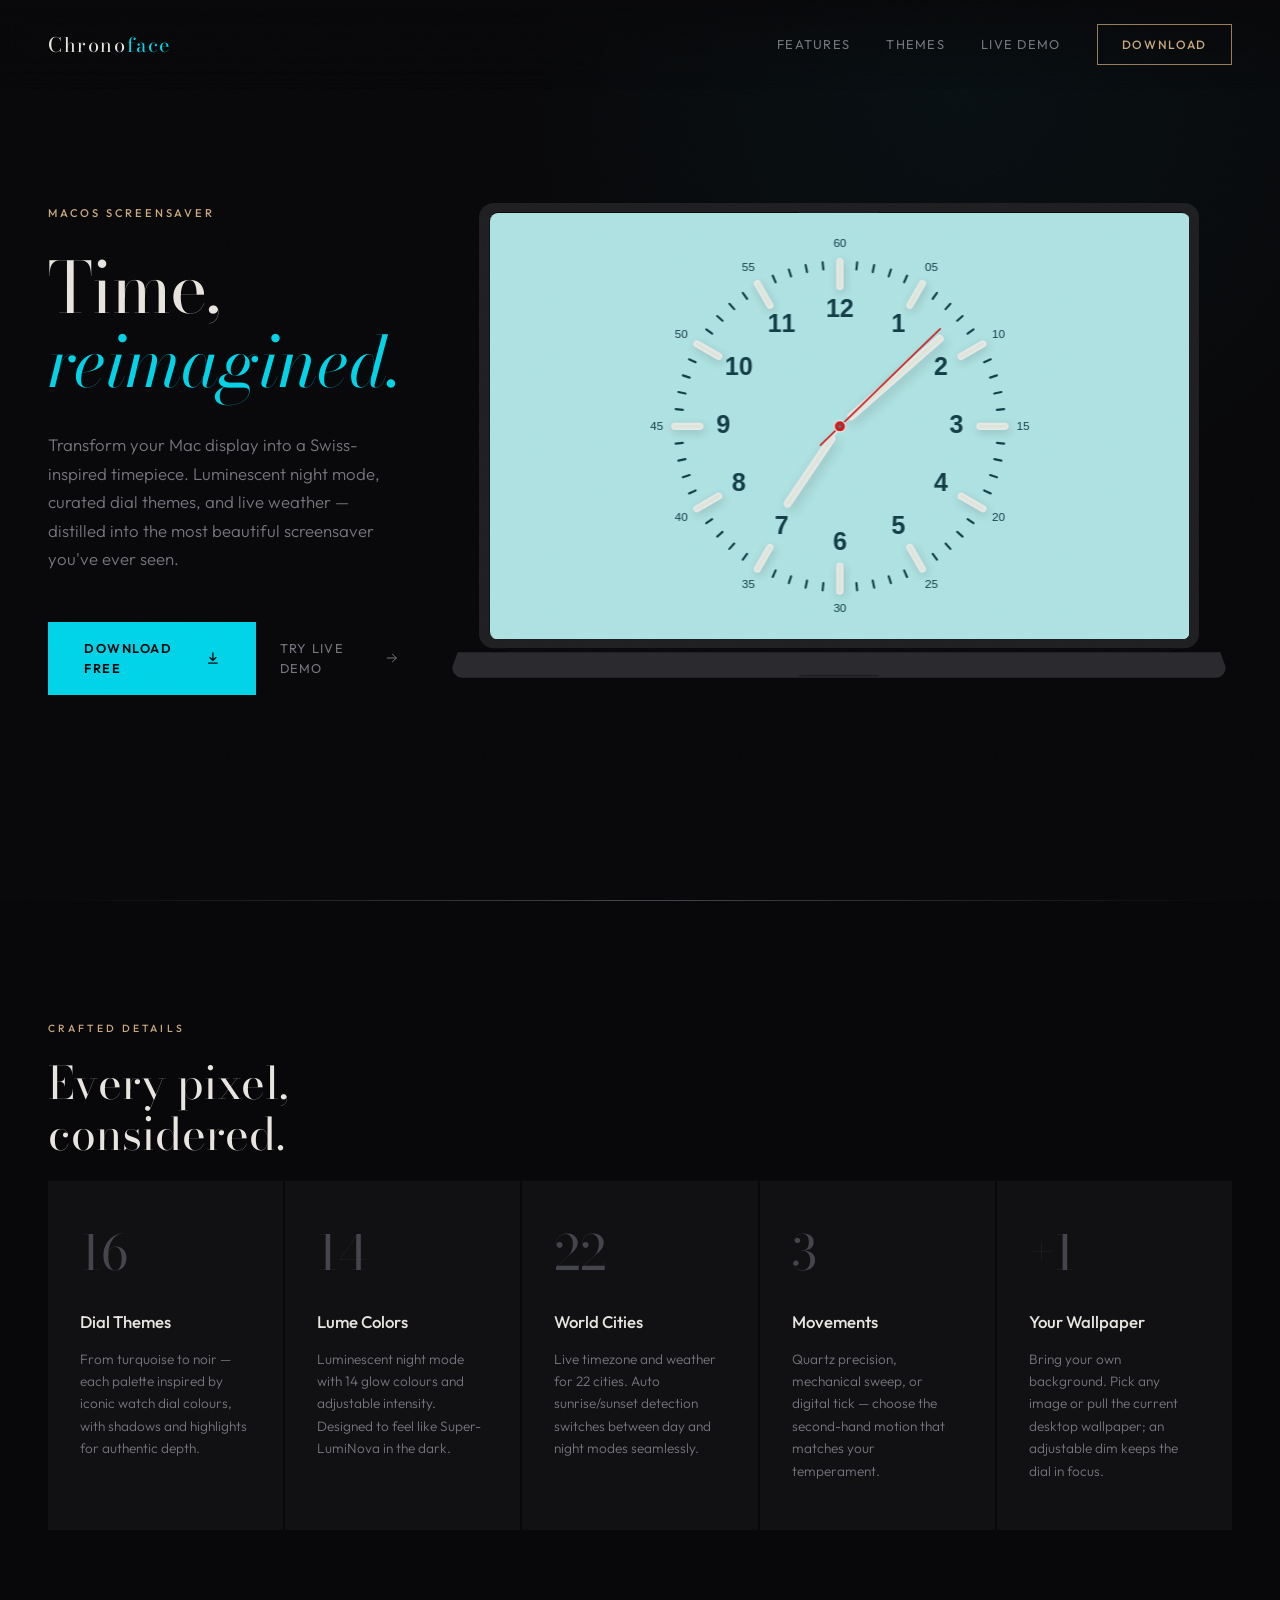
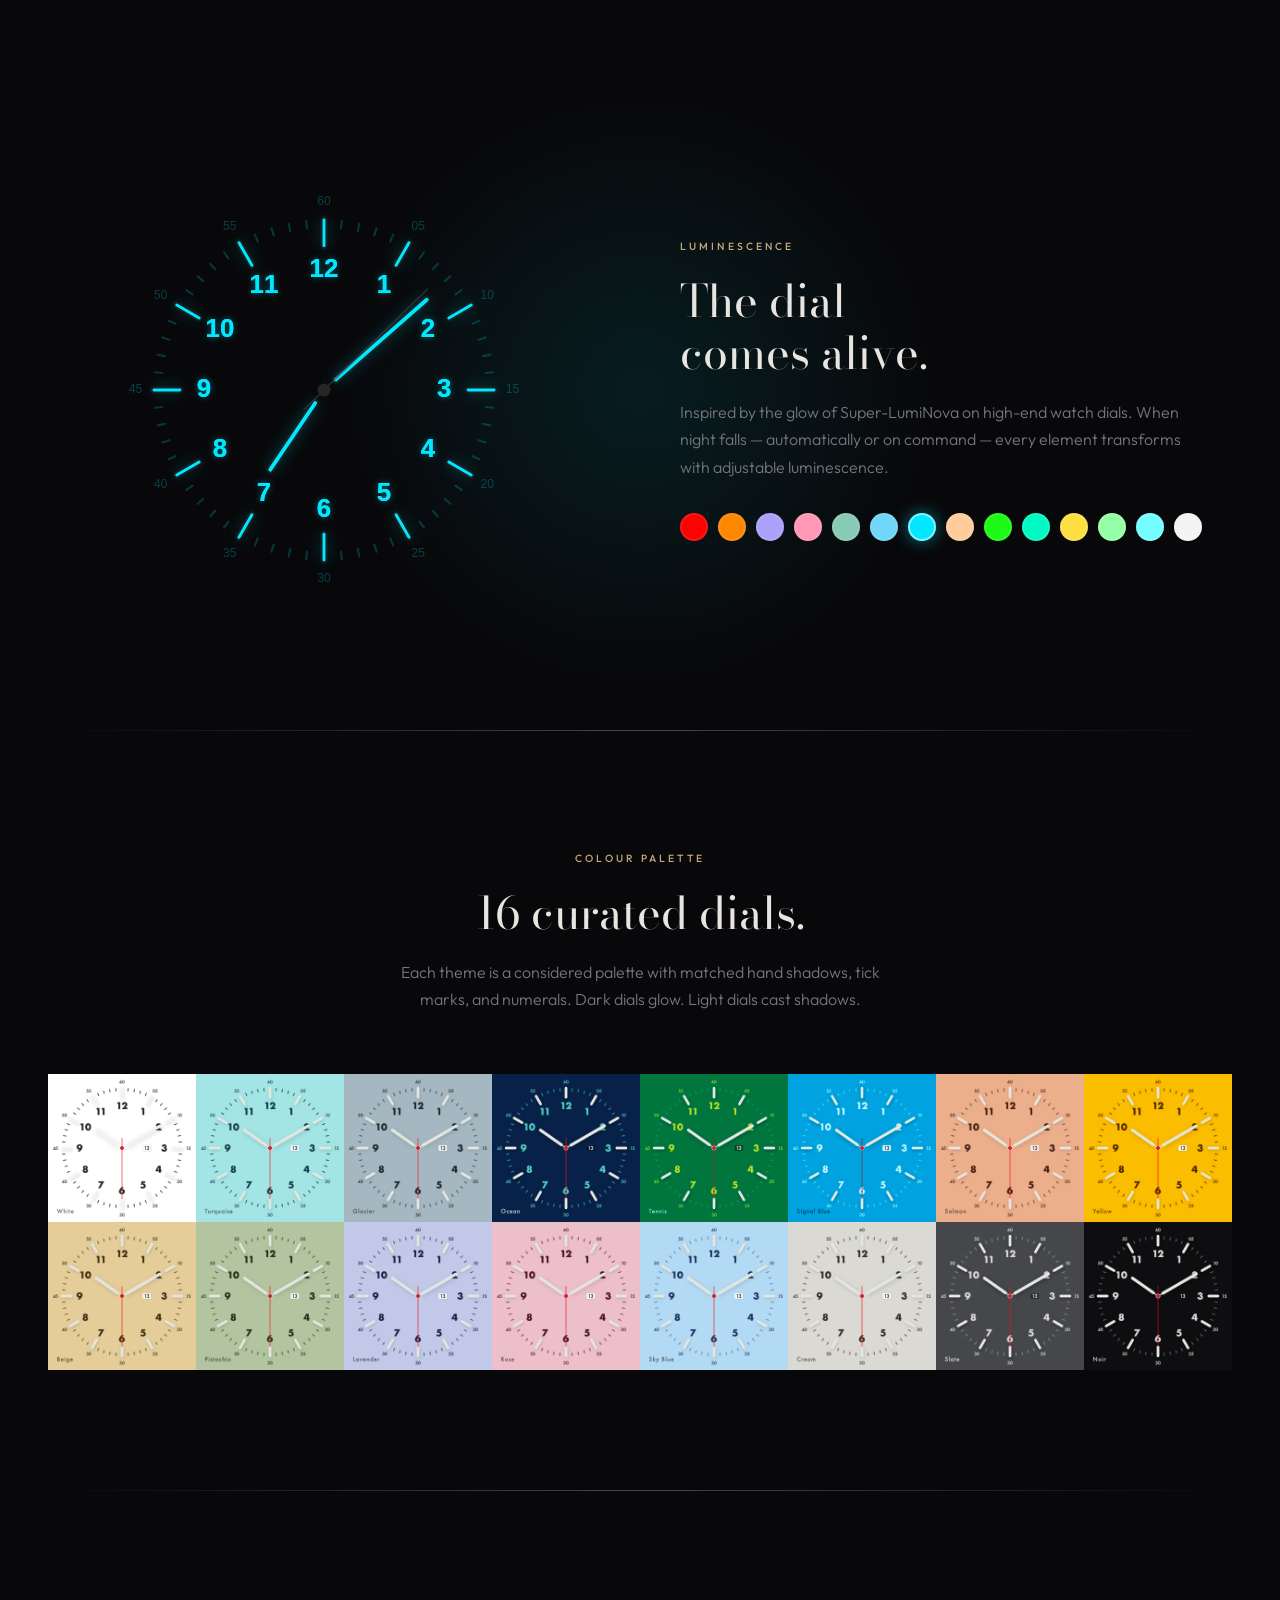
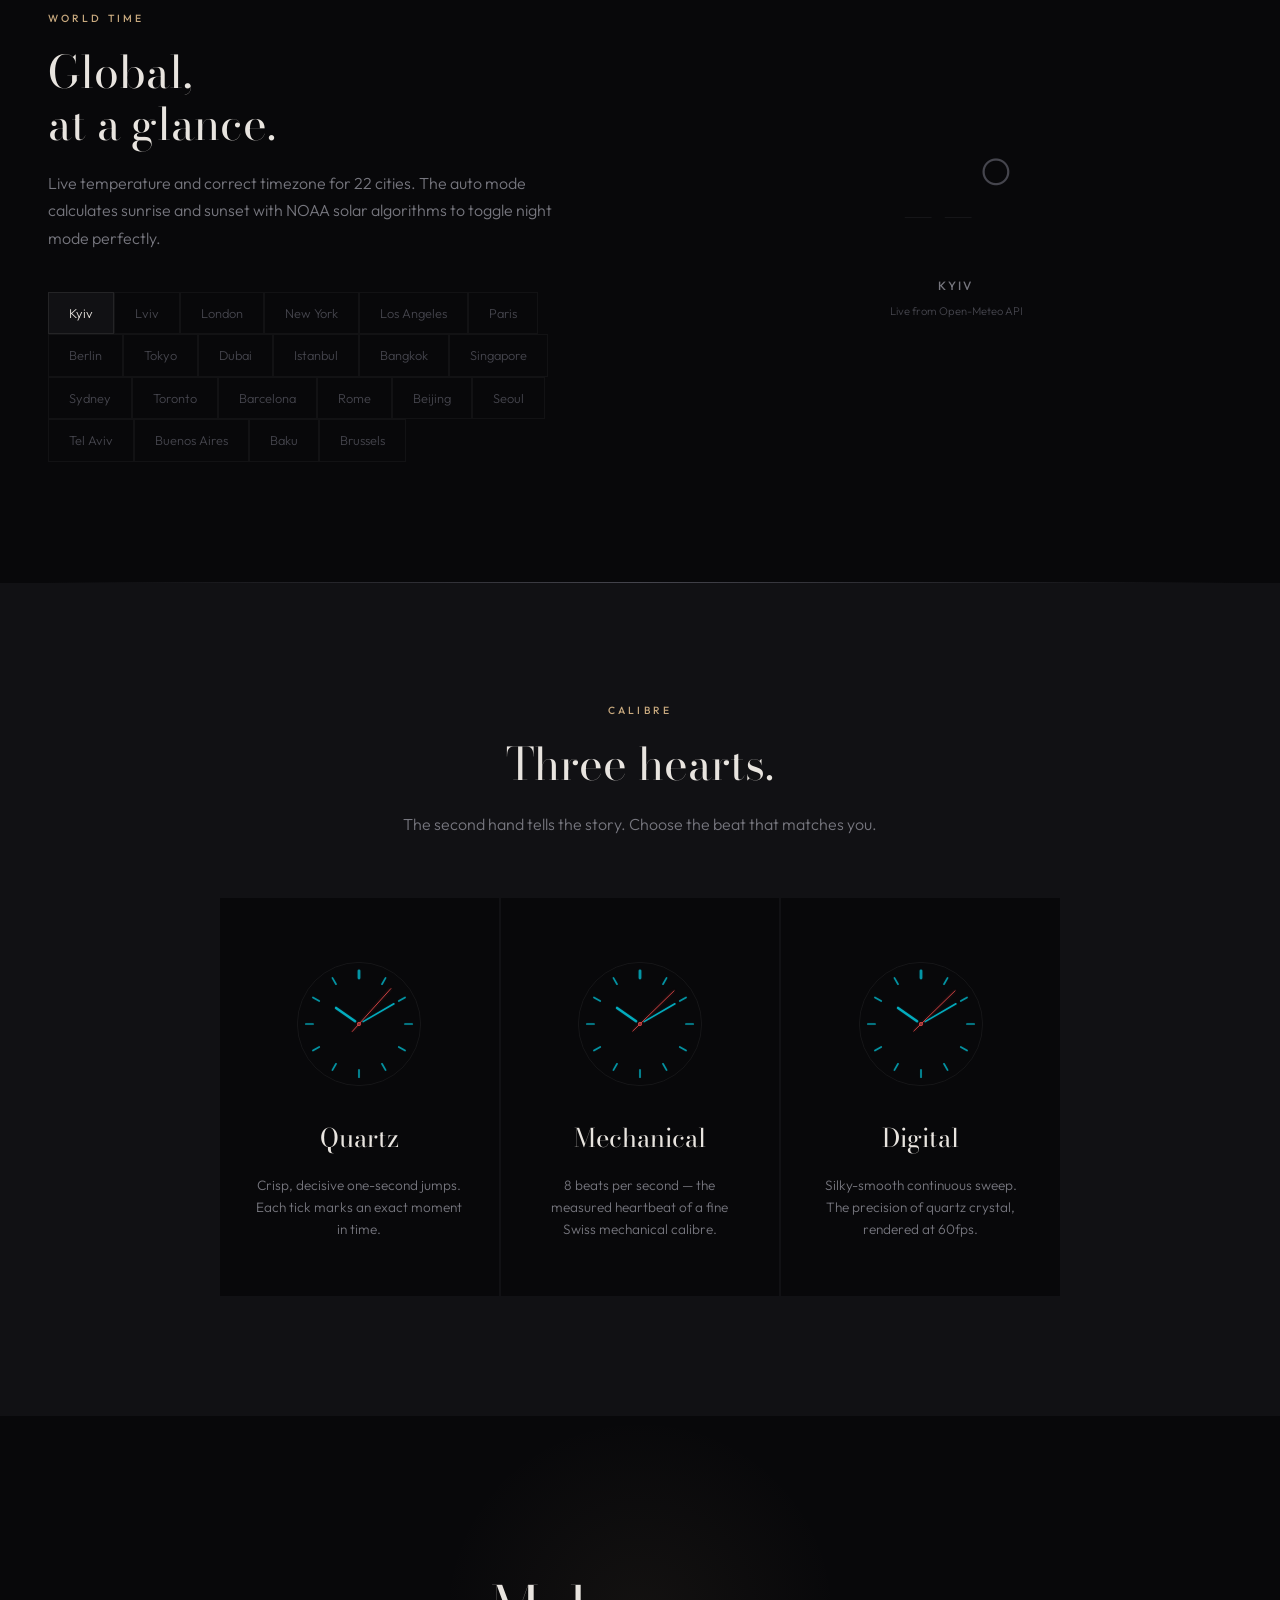
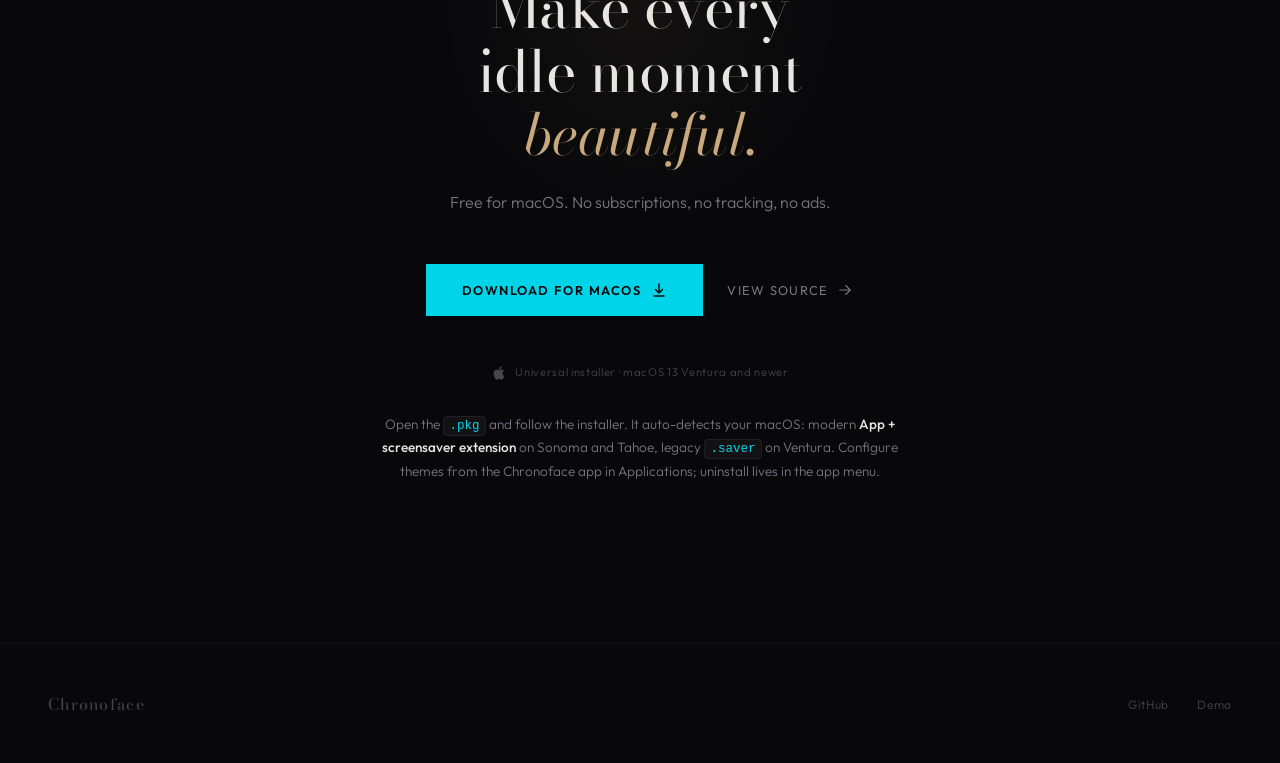
==== commit 7c1efd91: "Add home button to Chronoface; update city count and related descriptions" ====
--- a/web/html/index.html
+++ b/web/html/index.html
@@ -920,9 +920,9 @@
             <p class="feature-desc">Luminescent night mode with 14 glow colours and adjustable intensity. Designed to feel like Super-LumiNova in the dark.</p>
         </div>
         <div class="feature-card reveal">
-            <div class="feature-number">20</div>
+            <div class="feature-number">22</div>
             <h3 class="feature-name">World Cities</h3>
-            <p class="feature-desc">Live timezone and weather for 20 cities. Auto sunrise/sunset detection switches between day and night modes seamlessly.</p>
+            <p class="feature-desc">Live timezone and weather for 22 cities. Auto sunrise/sunset detection switches between day and night modes seamlessly.</p>
         </div>
         <div class="feature-card reveal">
             <div class="feature-number">3</div>
@@ -968,7 +968,7 @@
         <div class="cities-text reveal">
             <p class="section-eyebrow">World Time</p>
             <h2 class="section-title">Global,<br>at a glance.</h2>
-            <p class="section-desc">Live temperature and correct timezone for 20 cities. The auto mode calculates sunrise and sunset with NOAA solar algorithms to toggle night mode perfectly.</p>
+            <p class="section-desc">Live temperature and correct timezone for 22 cities. The auto mode calculates sunrise and sunset with NOAA solar algorithms to toggle night mode perfectly.</p>
             <div class="city-list" id="city-list"></div>
         </div>
         <div class="weather-display reveal">
@@ -1094,7 +1094,7 @@
 
     const THEME_ORDER = ['white','turquoise','glacier','ocean','tennis','signalBlue','salmon','yellow','beige','pistachio','lavender','rose','skyBlue','cream','slate','noir'];
 
-    const CITIES = ['Kyiv','Lviv','London','New York','Los Angeles','Paris','Berlin','Tokyo','Dubai','Istanbul','Bangkok','Singapore','Sydney','Toronto','Barcelona','Rome','Beijing','Seoul','Tel Aviv','Buenos Aires'];
+    const CITIES = ['Kyiv','Lviv','London','New York','Los Angeles','Paris','Berlin','Tokyo','Dubai','Istanbul','Bangkok','Singapore','Sydney','Toronto','Barcelona','Rome','Beijing','Seoul','Tel Aviv','Buenos Aires','Baku','Brussels'];
 
     const FONT = '"Futura", "Jost", "Century Gothic", sans-serif';
 
@@ -1605,7 +1605,9 @@
         'Beijing':      { lat: 39.9042, lon: 116.4074 },
         'Seoul':        { lat: 37.5665, lon: 126.9780 },
         'Tel Aviv':     { lat: 32.0853, lon: 34.7818 },
-        'Buenos Aires': { lat: -34.6037, lon: -58.3816 }
+        'Buenos Aires': { lat: -34.6037, lon: -58.3816 },
+        'Baku':         { lat: 40.4093, lon: 49.8671 },
+        'Brussels':     { lat: 50.8503, lon: 4.3517 }
     };
 
     const weatherTempEl = document.getElementById('weather-temp');
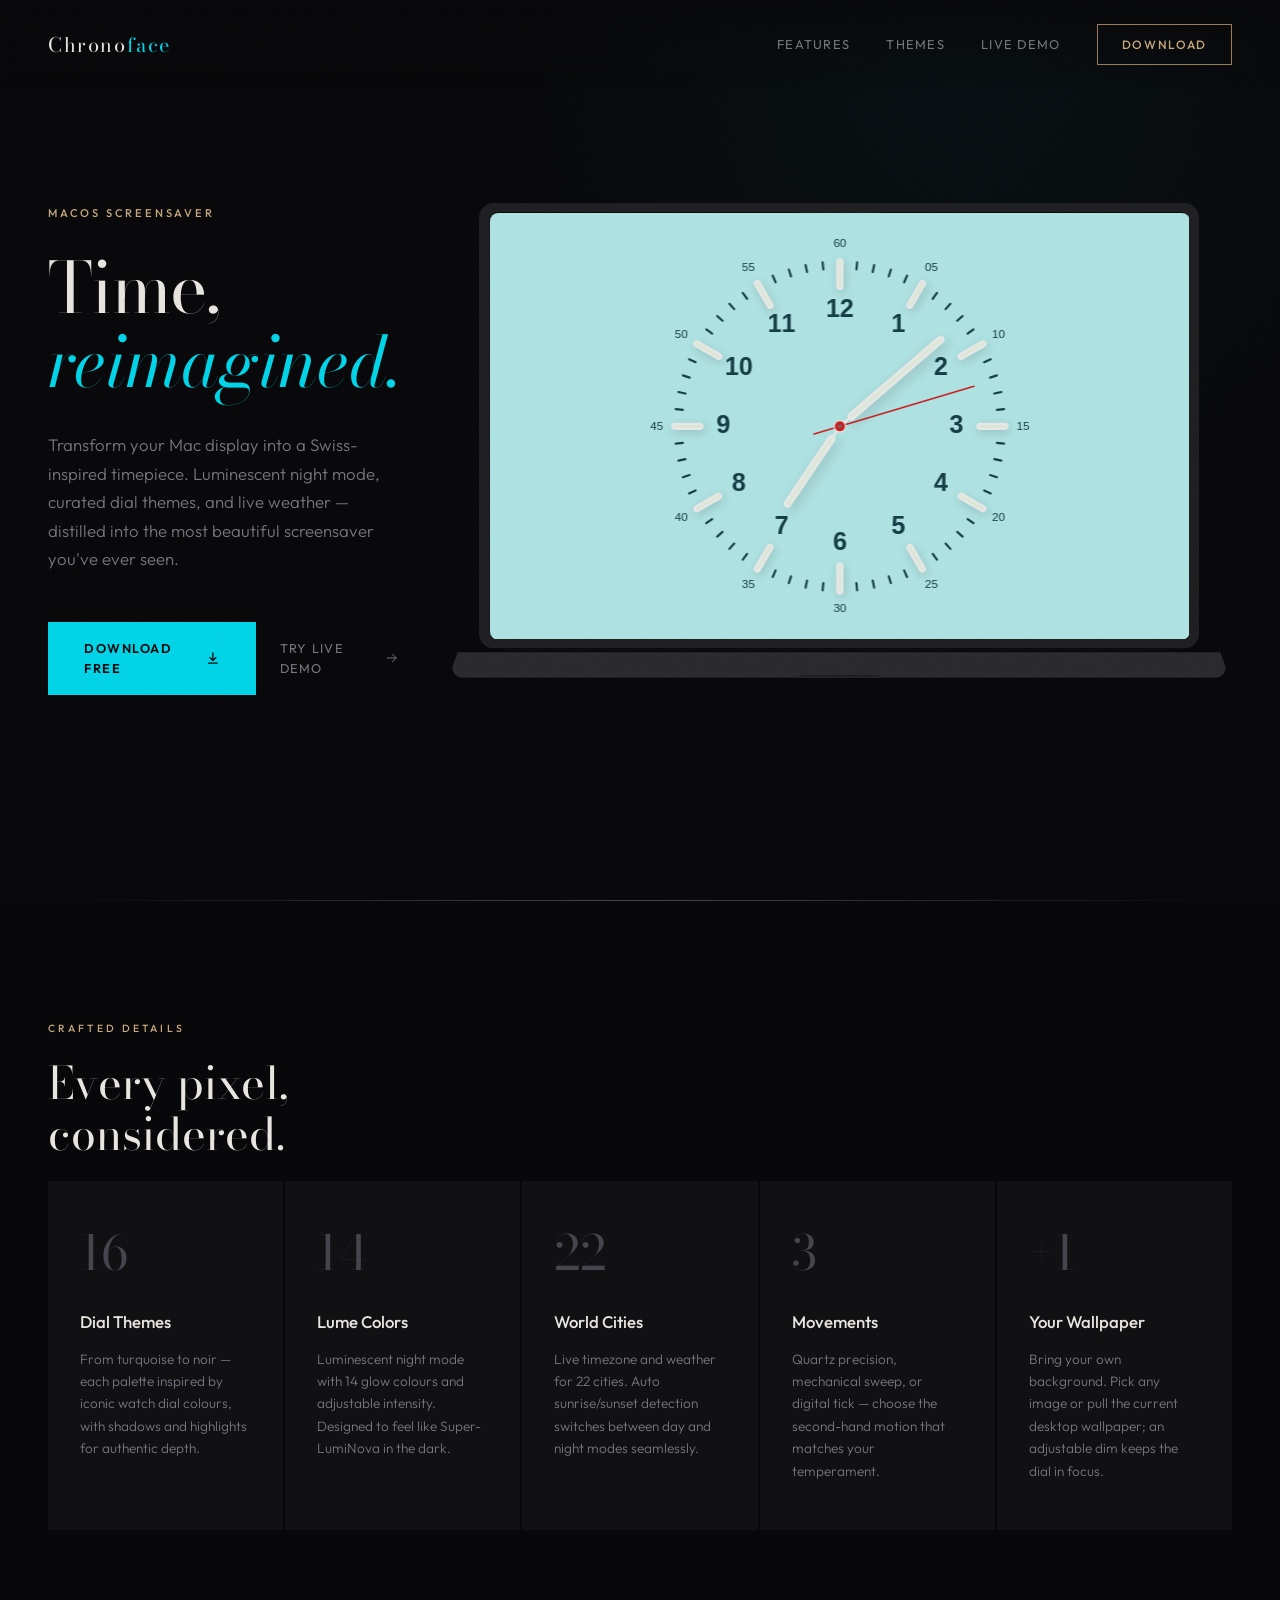
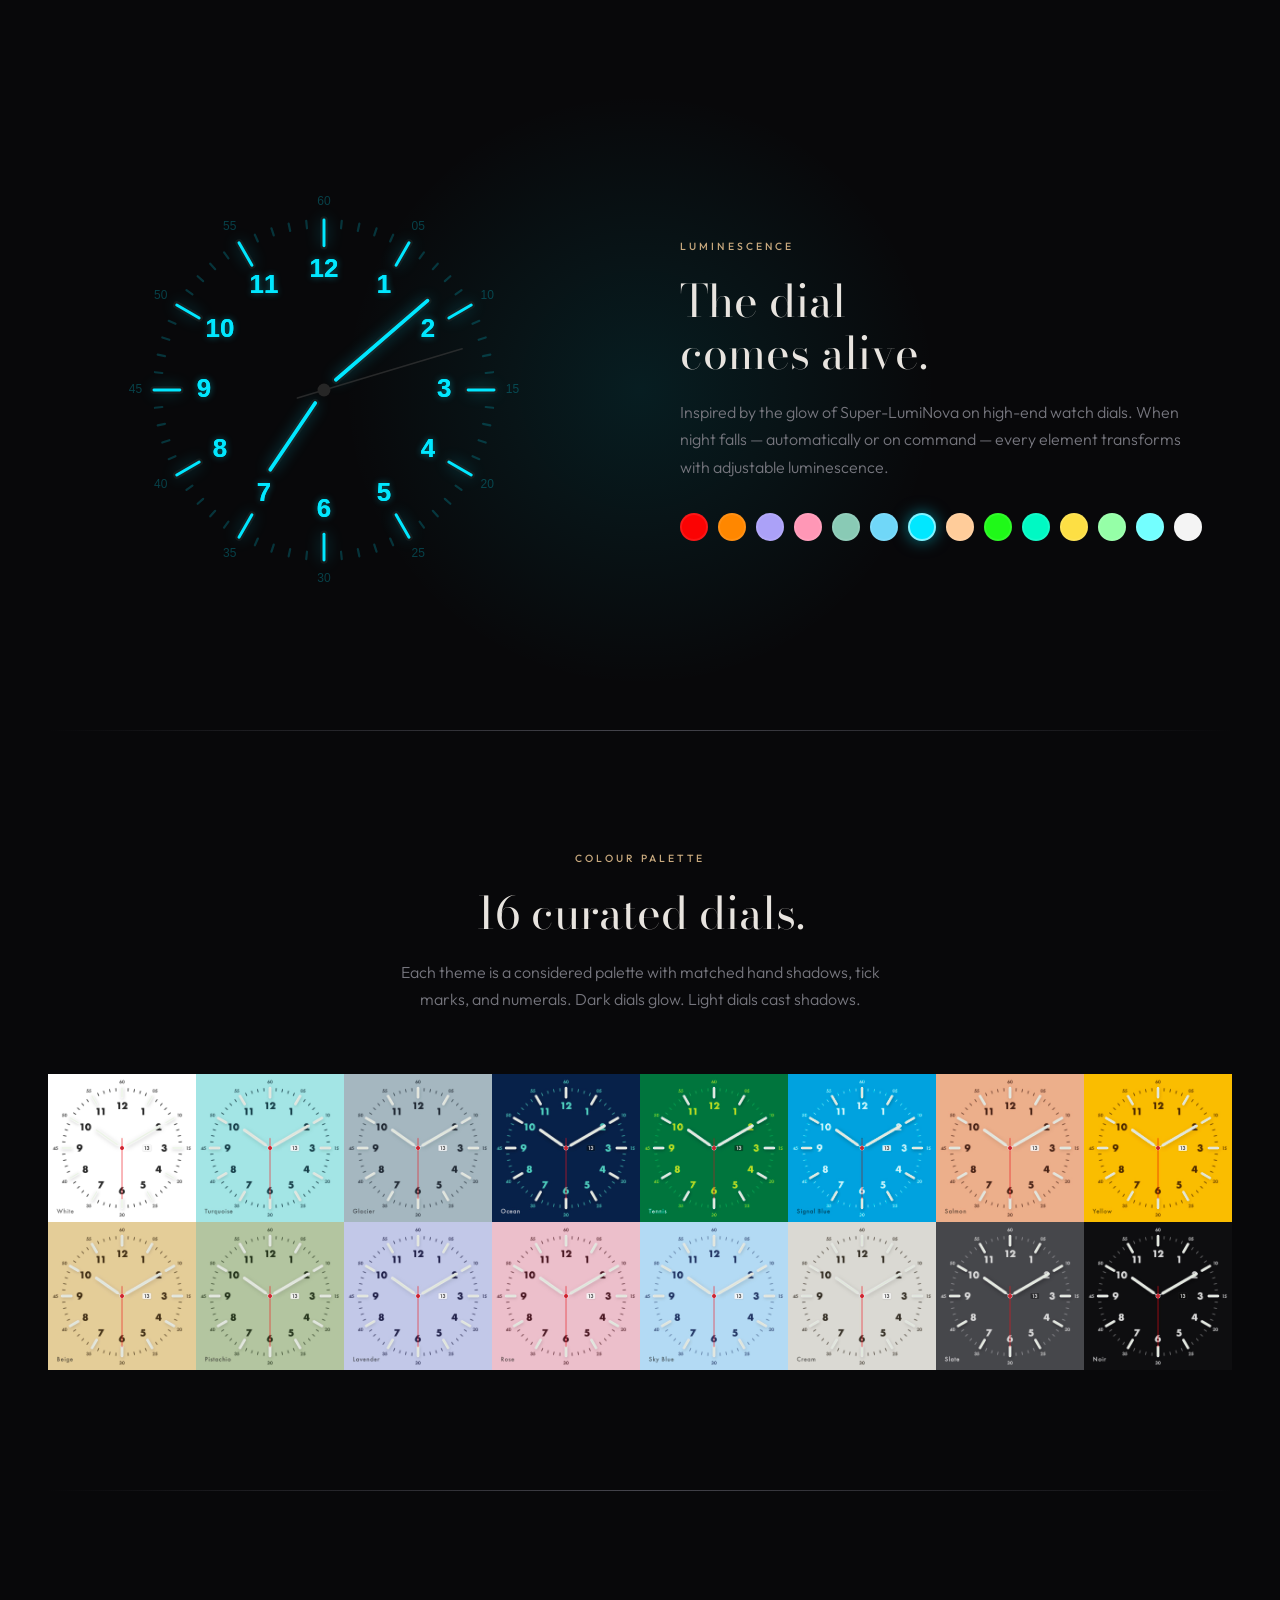
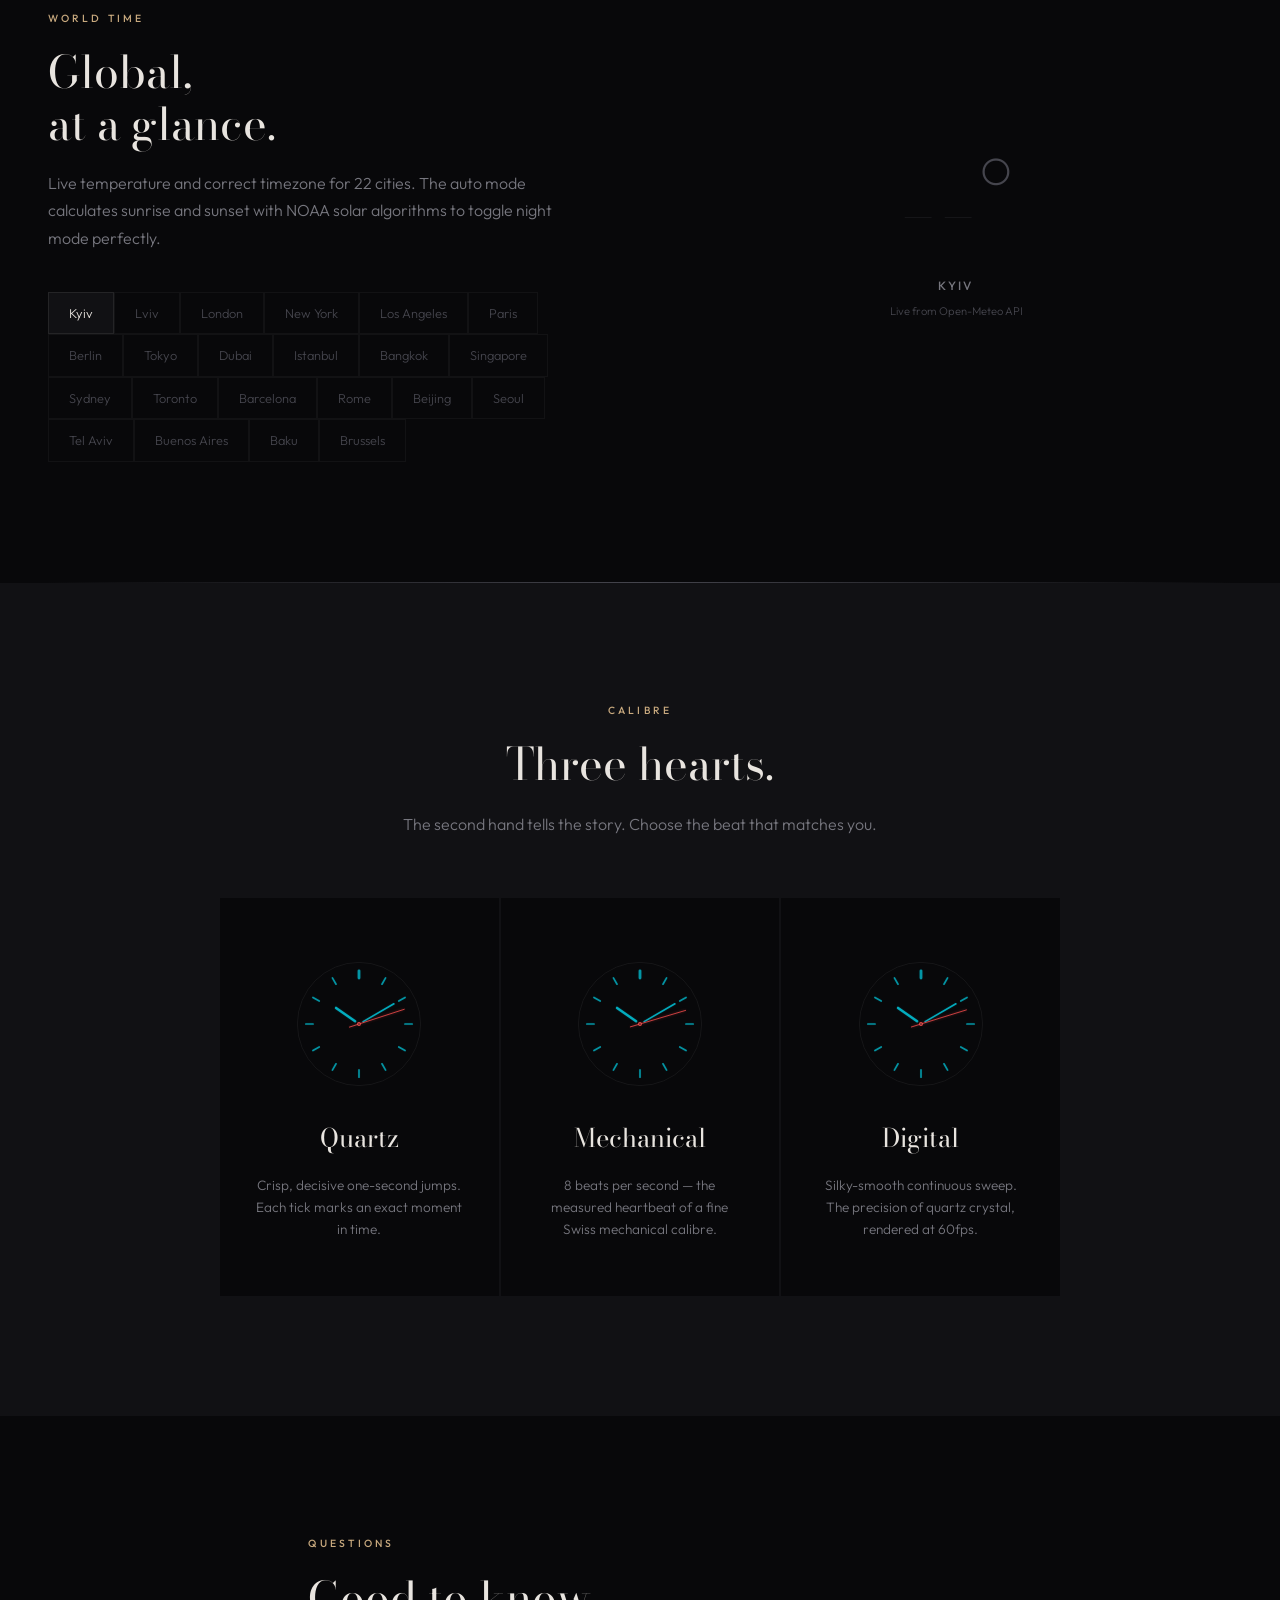
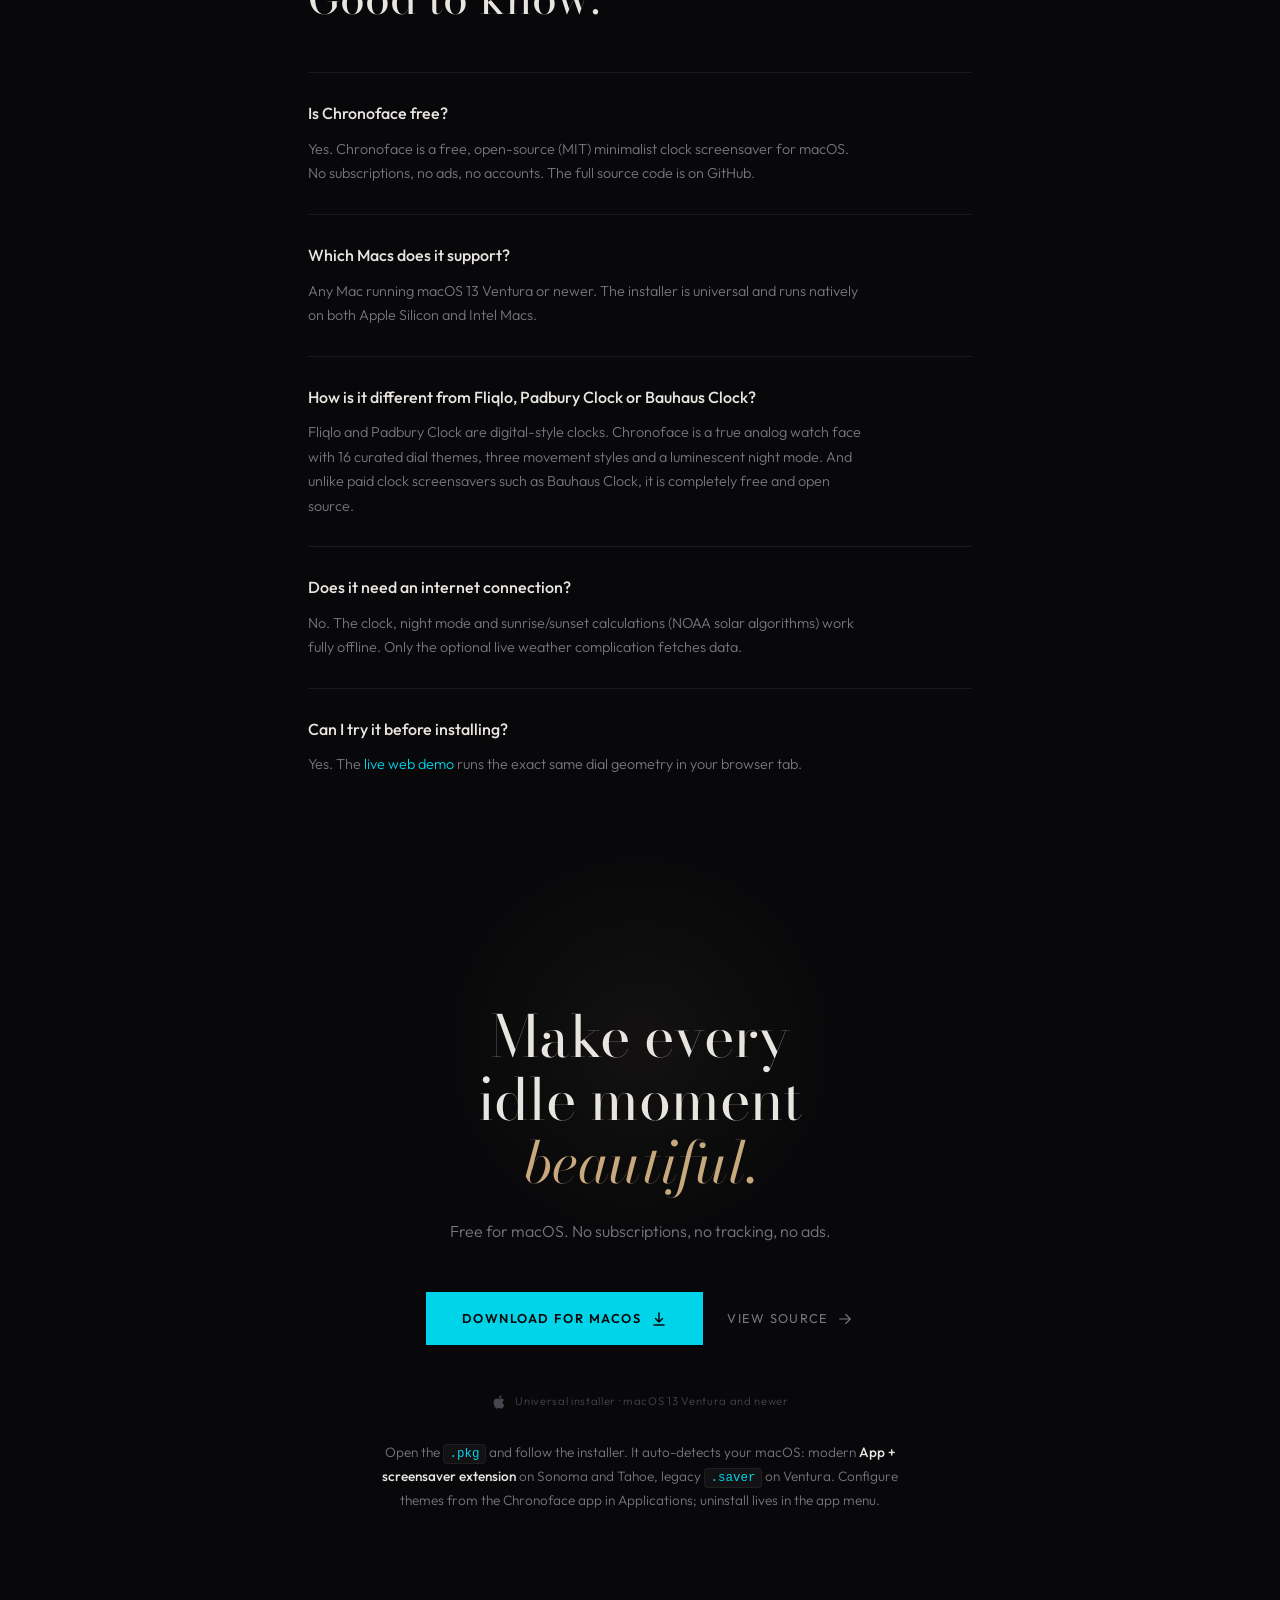
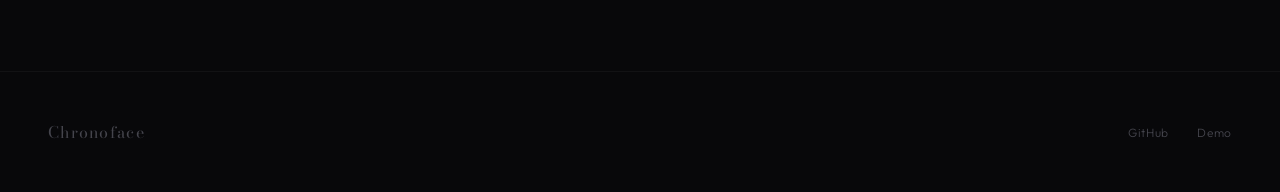
==== commit 60487ee9: "Improve landing SEO: clock-focused title and description, FAQ section, JSON-LD (SoftwareApplication " ====
--- a/web/html/index.html
+++ b/web/html/index.html
@@ -3,10 +3,10 @@
 <head>
     <meta charset="UTF-8">
     <meta name="viewport" content="width=device-width, initial-scale=1.0">
-    <title>Chronoface - Analog Watch Face Screensaver for macOS</title>
-    <meta name="description" content="Free macOS screensaver that turns your Mac into a Swiss-inspired analog watch face. 16 dial themes, luminescent night mode, live weather. Open source.">
-    <meta name="keywords" content="macOS screensaver, watch face screensaver, analog clock screensaver, mac screen saver, swiss watch screensaver, luminescent screensaver">
-    <meta property="og:title" content="Chronoface - Analog Watch Face Screensaver for macOS">
+    <title>Chronoface - Minimalist Analog Clock Screensaver for macOS</title>
+    <meta name="description" content="Free, open-source minimalist analog clock screensaver for macOS. A Swiss-inspired watch face with 16 dial themes, luminescent night mode and live weather. macOS 13+, Intel and Apple Silicon.">
+    <meta name="keywords" content="macOS screensaver, analog clock screensaver, minimalist clock screensaver, watch face screensaver, mac screen saver, free clock screensaver, swiss watch screensaver, luminescent screensaver">
+    <meta property="og:title" content="Chronoface - Minimalist Analog Clock Screensaver for macOS">
     <meta property="og:description" content="Free macOS screensaver that turns your Mac into a Swiss-inspired analog watch face. 16 dial themes, luminescent night mode.">
     <meta property="og:url" content="https://chronoface.perek.rest">
     <meta property="og:type" content="website">
@@ -15,9 +15,31 @@
     <meta property="og:image:height" content="630">
     <meta property="og:image:alt" content="Chronoface analog watch face screensaver in night mode with amber luminescent dial">
     <meta name="twitter:card" content="summary_large_image">
-    <meta name="twitter:title" content="Chronoface - Analog Watch Face Screensaver for macOS">
+    <meta name="twitter:title" content="Chronoface - Minimalist Analog Clock Screensaver for macOS">
     <meta name="twitter:description" content="Free macOS screensaver that turns your Mac into a Swiss-inspired analog watch face.">
     <meta name="twitter:image" content="https://chronoface.perek.rest/og-image.jpg">
+    <link rel="canonical" href="https://chronoface.perek.rest/">
+    <script type="application/ld+json">
+    {
+      "@context": "https://schema.org",
+      "@type": "SoftwareApplication",
+      "name": "Chronoface",
+      "operatingSystem": "macOS 13.0 or later",
+      "applicationCategory": "DesktopEnhancementApplication",
+      "applicationSubCategory": "Screensaver",
+      "description": "Free, open-source minimalist analog clock screensaver for macOS. A Swiss-inspired watch face with 16 dial themes, luminescent night mode and live weather.",
+      "url": "https://chronoface.perek.rest/",
+      "image": "https://chronoface.perek.rest/og-image.jpg",
+      "screenshot": "https://chronoface.perek.rest/themes-grid.jpg",
+      "downloadUrl": "https://github.com/qwq-qwq/Chronoface/releases/latest/download/Chronoface.pkg",
+      "installUrl": "https://github.com/qwq-qwq/Chronoface/releases/latest",
+      "softwareVersion": "1.1.6",
+      "license": "https://github.com/qwq-qwq/Chronoface/blob/main/LICENSE",
+      "isAccessibleForFree": true,
+      "offers": { "@type": "Offer", "price": "0", "priceCurrency": "USD" },
+      "author": { "@type": "Person", "name": "Serhii Perekrestov", "url": "https://github.com/qwq-qwq" }
+    }
+    </script>
     <meta name="theme-color" content="#08080a">
     <link rel="preconnect" href="https://fonts.googleapis.com">
     <link rel="preconnect" href="https://fonts.gstatic.com" crossorigin>
@@ -655,6 +677,53 @@
             height: 140px;
             margin: 0 auto 24px;
             display: block;
+        }
+
+        /* ─── FAQ Section ────────────────────────────── */
+
+        .faq-section {
+            max-width: 760px;
+            margin: 0 auto;
+            padding: 120px 48px 40px;
+        }
+
+        .faq-list {
+            margin-top: 48px;
+        }
+
+        .faq-item {
+            border-top: 1px solid var(--surface-raised);
+            padding: 28px 0;
+        }
+
+        .faq-item h3 {
+            font-family: var(--sans);
+            font-size: 1rem;
+            font-weight: 500;
+            margin-bottom: 10px;
+        }
+
+        .faq-item p {
+            font-size: 0.9rem;
+            color: var(--text-muted);
+            line-height: 1.7;
+            font-weight: 300;
+            max-width: 62ch;
+        }
+
+        .faq-item a {
+            color: var(--accent);
+            text-decoration: none;
+        }
+
+        .faq-item a:hover {
+            text-decoration: underline;
+        }
+
+        @media (max-width: 640px) {
+            .faq-section {
+                padding: 80px 24px 24px;
+            }
         }
 
         /* ─── CTA Section ────────────────────────────── */
@@ -1008,6 +1077,53 @@
     </section>
 
     <!-- CTA Section -->
+    <section class="faq-section" id="faq">
+        <div class="reveal">
+            <p class="section-eyebrow">Questions</p>
+            <h2 class="section-title">Good to know.</h2>
+            <div class="faq-list">
+                <div class="faq-item">
+                    <h3>Is Chronoface free?</h3>
+                    <p>Yes. Chronoface is a free, open-source (MIT) minimalist clock screensaver for macOS. No subscriptions, no ads, no accounts. The full source code is on GitHub.</p>
+                </div>
+                <div class="faq-item">
+                    <h3>Which Macs does it support?</h3>
+                    <p>Any Mac running macOS 13 Ventura or newer. The installer is universal and runs natively on both Apple Silicon and Intel Macs.</p>
+                </div>
+                <div class="faq-item">
+                    <h3>How is it different from Fliqlo, Padbury Clock or Bauhaus Clock?</h3>
+                    <p>Fliqlo and Padbury Clock are digital-style clocks. Chronoface is a true analog watch face with 16 curated dial themes, three movement styles and a luminescent night mode. And unlike paid clock screensavers such as Bauhaus Clock, it is completely free and open source.</p>
+                </div>
+                <div class="faq-item">
+                    <h3>Does it need an internet connection?</h3>
+                    <p>No. The clock, night mode and sunrise/sunset calculations (NOAA solar algorithms) work fully offline. Only the optional live weather complication fetches data.</p>
+                </div>
+                <div class="faq-item">
+                    <h3>Can I try it before installing?</h3>
+                    <p>Yes. The <a href="chronoface.html">live web demo</a> runs the exact same dial geometry in your browser tab.</p>
+                </div>
+            </div>
+        </div>
+    </section>
+    <script type="application/ld+json">
+    {
+      "@context": "https://schema.org",
+      "@type": "FAQPage",
+      "mainEntity": [
+        { "@type": "Question", "name": "Is Chronoface free?",
+          "acceptedAnswer": { "@type": "Answer", "text": "Yes. Chronoface is a free, open-source (MIT) minimalist clock screensaver for macOS. No subscriptions, no ads, no accounts. The full source code is on GitHub." } },
+        { "@type": "Question", "name": "Which Macs does Chronoface support?",
+          "acceptedAnswer": { "@type": "Answer", "text": "Any Mac running macOS 13 Ventura or newer. The installer is universal and runs natively on both Apple Silicon and Intel Macs." } },
+        { "@type": "Question", "name": "How is Chronoface different from Fliqlo, Padbury Clock or Bauhaus Clock?",
+          "acceptedAnswer": { "@type": "Answer", "text": "Fliqlo and Padbury Clock are digital-style clocks. Chronoface is a true analog watch face with 16 curated dial themes, three movement styles and a luminescent night mode. Unlike paid clock screensavers such as Bauhaus Clock, it is completely free and open source." } },
+        { "@type": "Question", "name": "Does Chronoface need an internet connection?",
+          "acceptedAnswer": { "@type": "Answer", "text": "No. The clock, night mode and sunrise/sunset calculations work fully offline. Only the optional live weather complication fetches data." } },
+        { "@type": "Question", "name": "Can I try Chronoface before installing?",
+          "acceptedAnswer": { "@type": "Answer", "text": "Yes. The live web demo at chronoface.perek.rest runs the exact same dial geometry in the browser." } }
+      ]
+    }
+    </script>
+
     <section class="cta-section" id="download">
         <div class="reveal">
             <h2 class="cta-title">Make every<br>idle moment<br><em>beautiful.</em></h2>
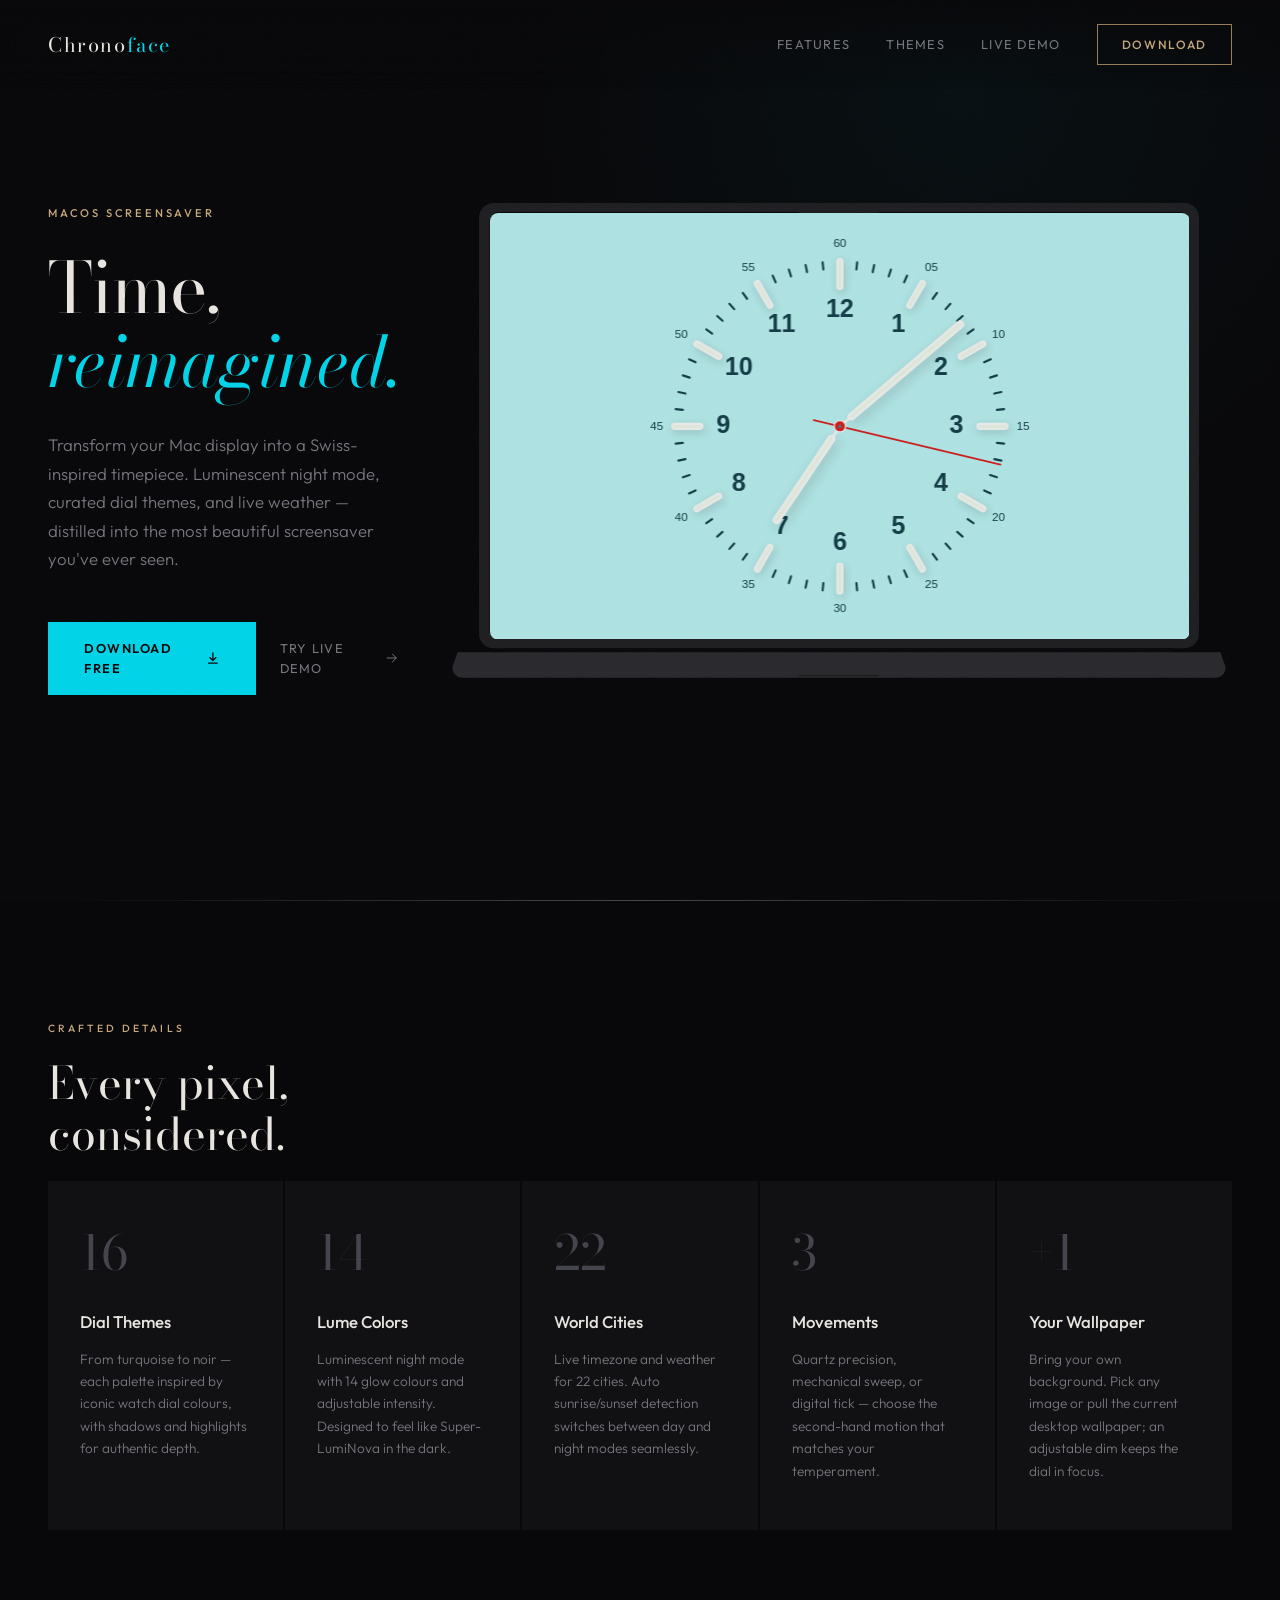
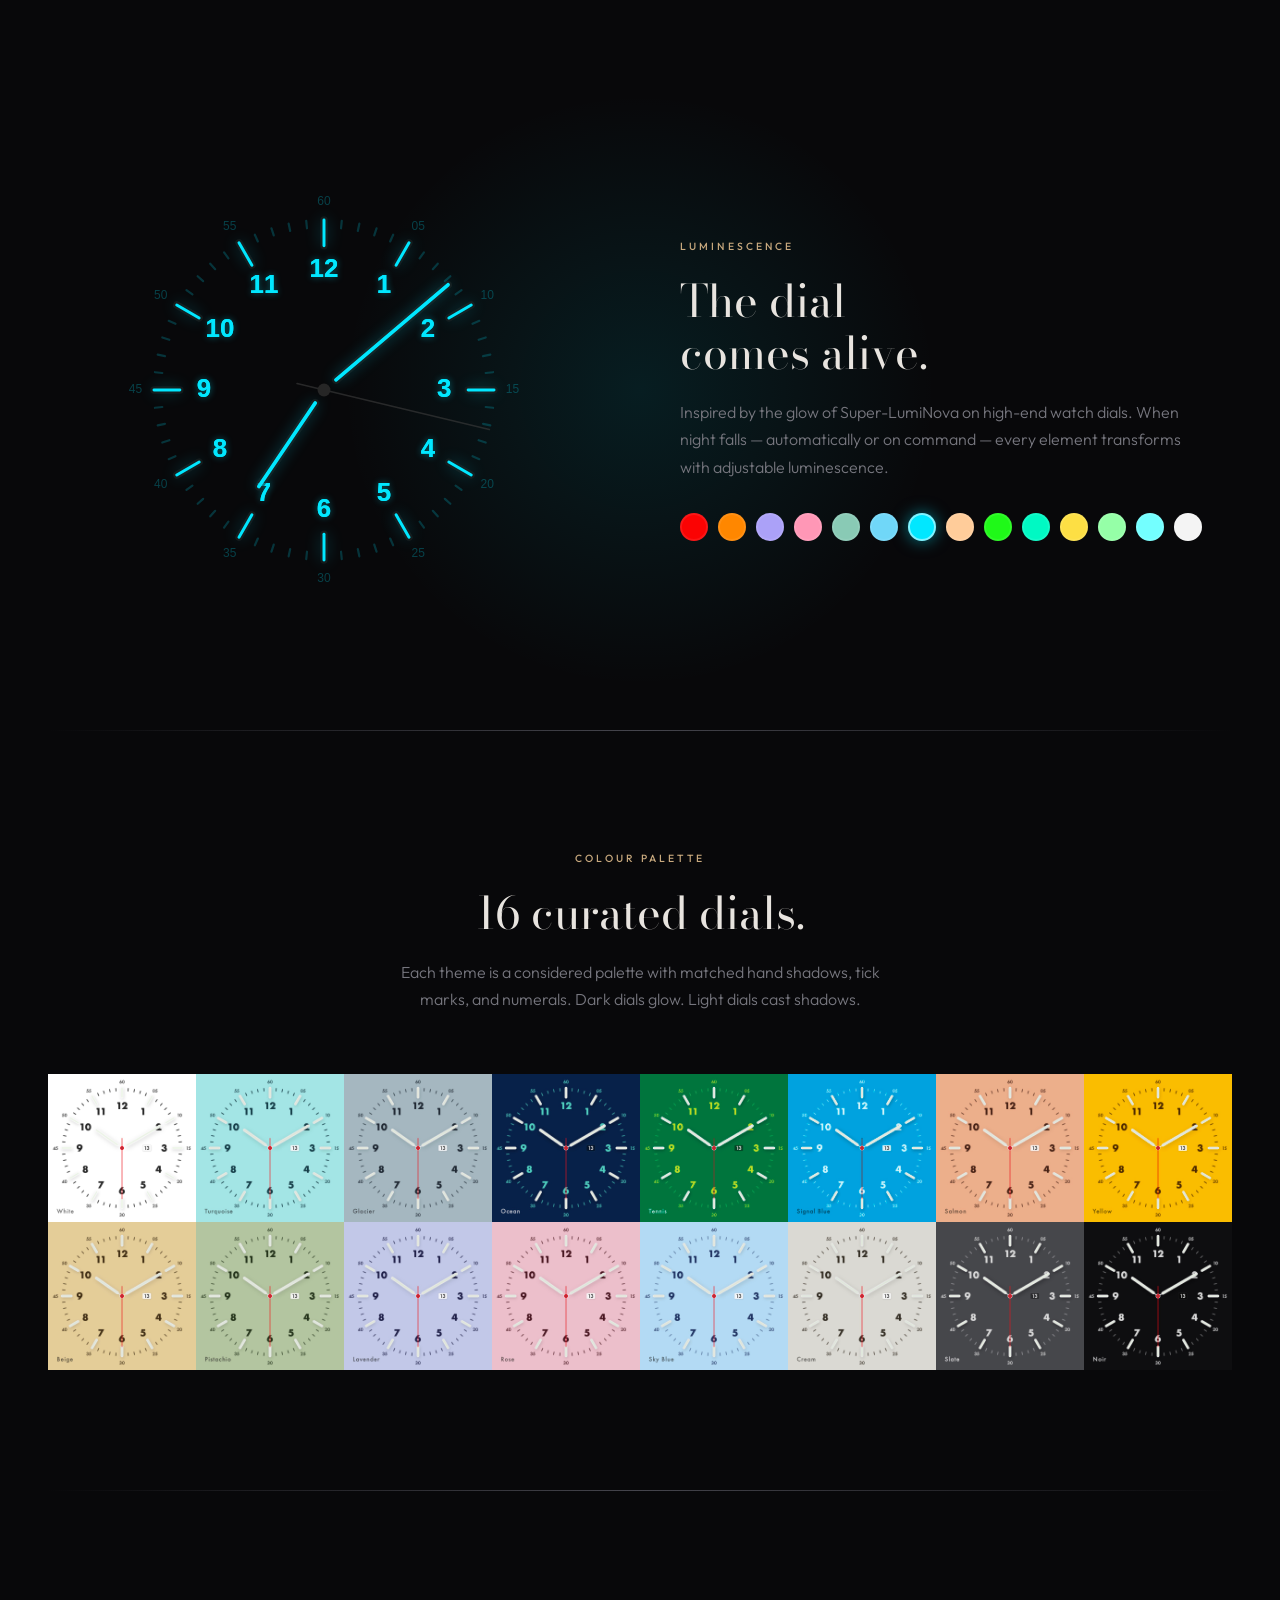
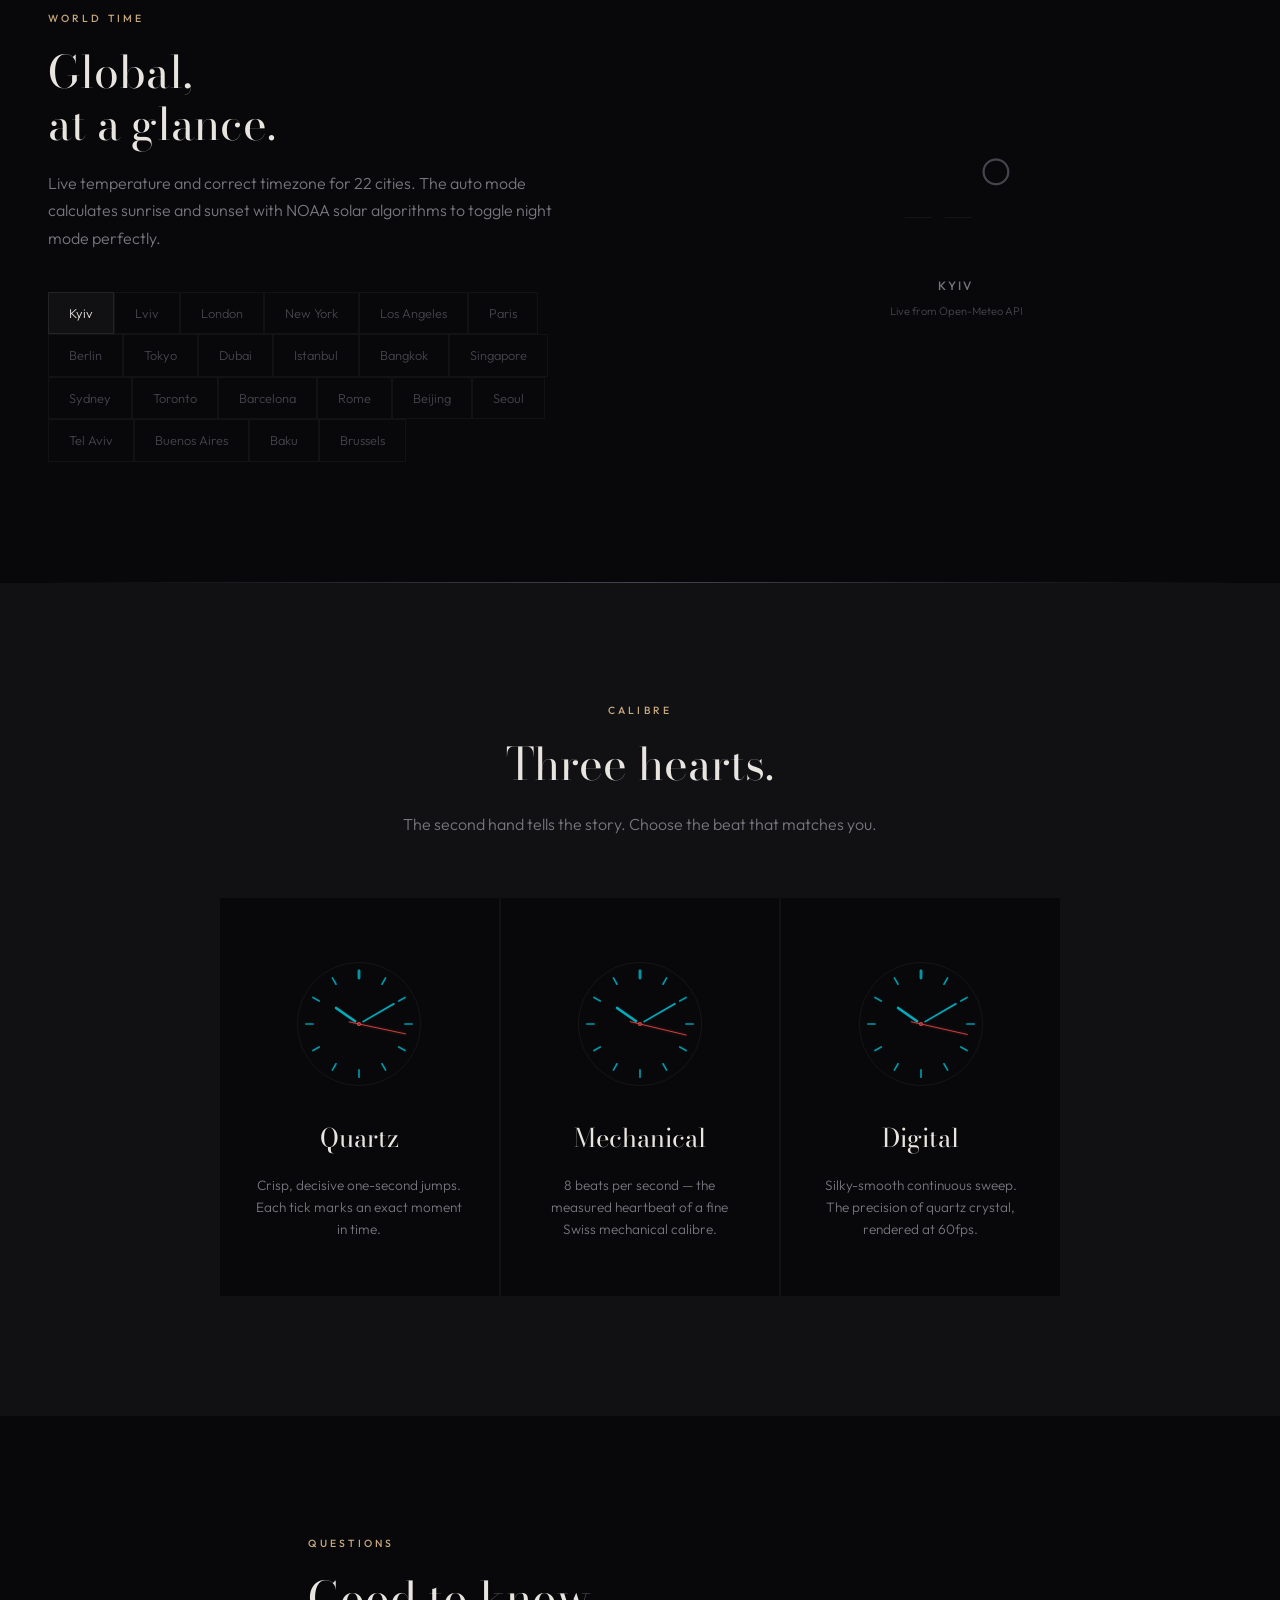
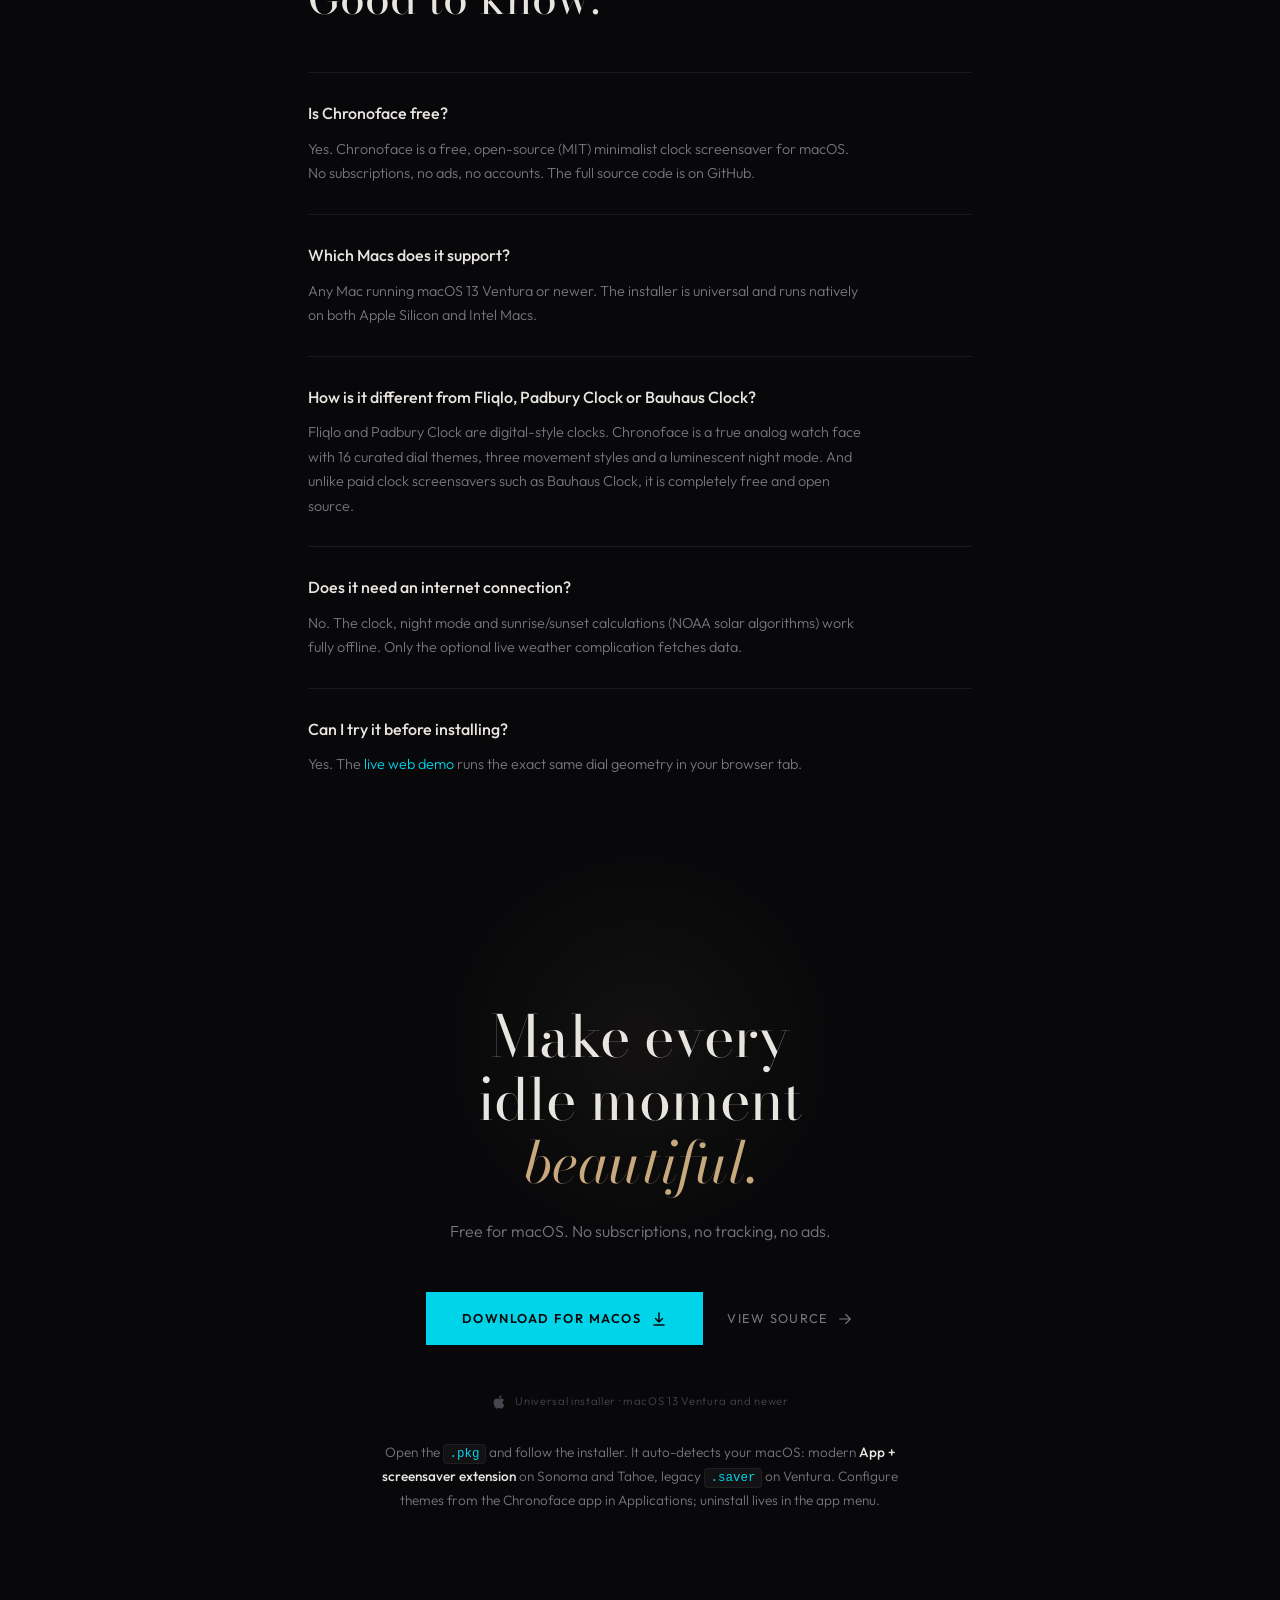
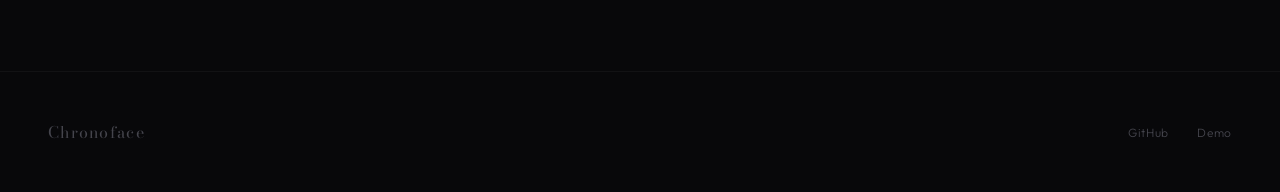
==== commit 8b19b30b: "Update installation instructions and add version label; improve user guidance in release notes and C" ====
--- a/web/html/index.html
+++ b/web/html/index.html
@@ -1357,11 +1357,11 @@
                 ctx.stroke();
             };
 
-            drawNightHand(hrAngle, R * 0.52, R * 0.045);
-            drawNightHand(minAngle, R * 0.74, R * 0.045);
+            drawNightHand(hrAngle, R * 0.63, R * 0.045);
+            drawNightHand(minAngle, R * 0.88, R * 0.045);
 
             // Second hand
-            const stip = polar(cx, cy, secAngle, R * 0.78);
+            const stip = polar(cx, cy, secAngle, R * 0.92);
             const stail = polar(cx, cy, secAngle + Math.PI, R * 0.15);
             ctx.strokeStyle = css(gray(0.25, 0.6));
             ctx.lineWidth = R * 0.009;
@@ -1506,11 +1506,11 @@
                 ctx.stroke();
             };
 
-            drawDayHand(hrAngle, R * 0.52, R * 0.045);
-            drawDayHand(minAngle, R * 0.74, R * 0.045);
+            drawDayHand(hrAngle, R * 0.63, R * 0.045);
+            drawDayHand(minAngle, R * 0.88, R * 0.045);
 
             // Second hand
-            const stip = polar(cx, cy, secAngle, R * 0.78);
+            const stip = polar(cx, cy, secAngle, R * 0.92);
             const stail = polar(cx, cy, secAngle + Math.PI, R * 0.15);
             ctx.strokeStyle = css(theme.sec);
             ctx.lineWidth = R * 0.009;
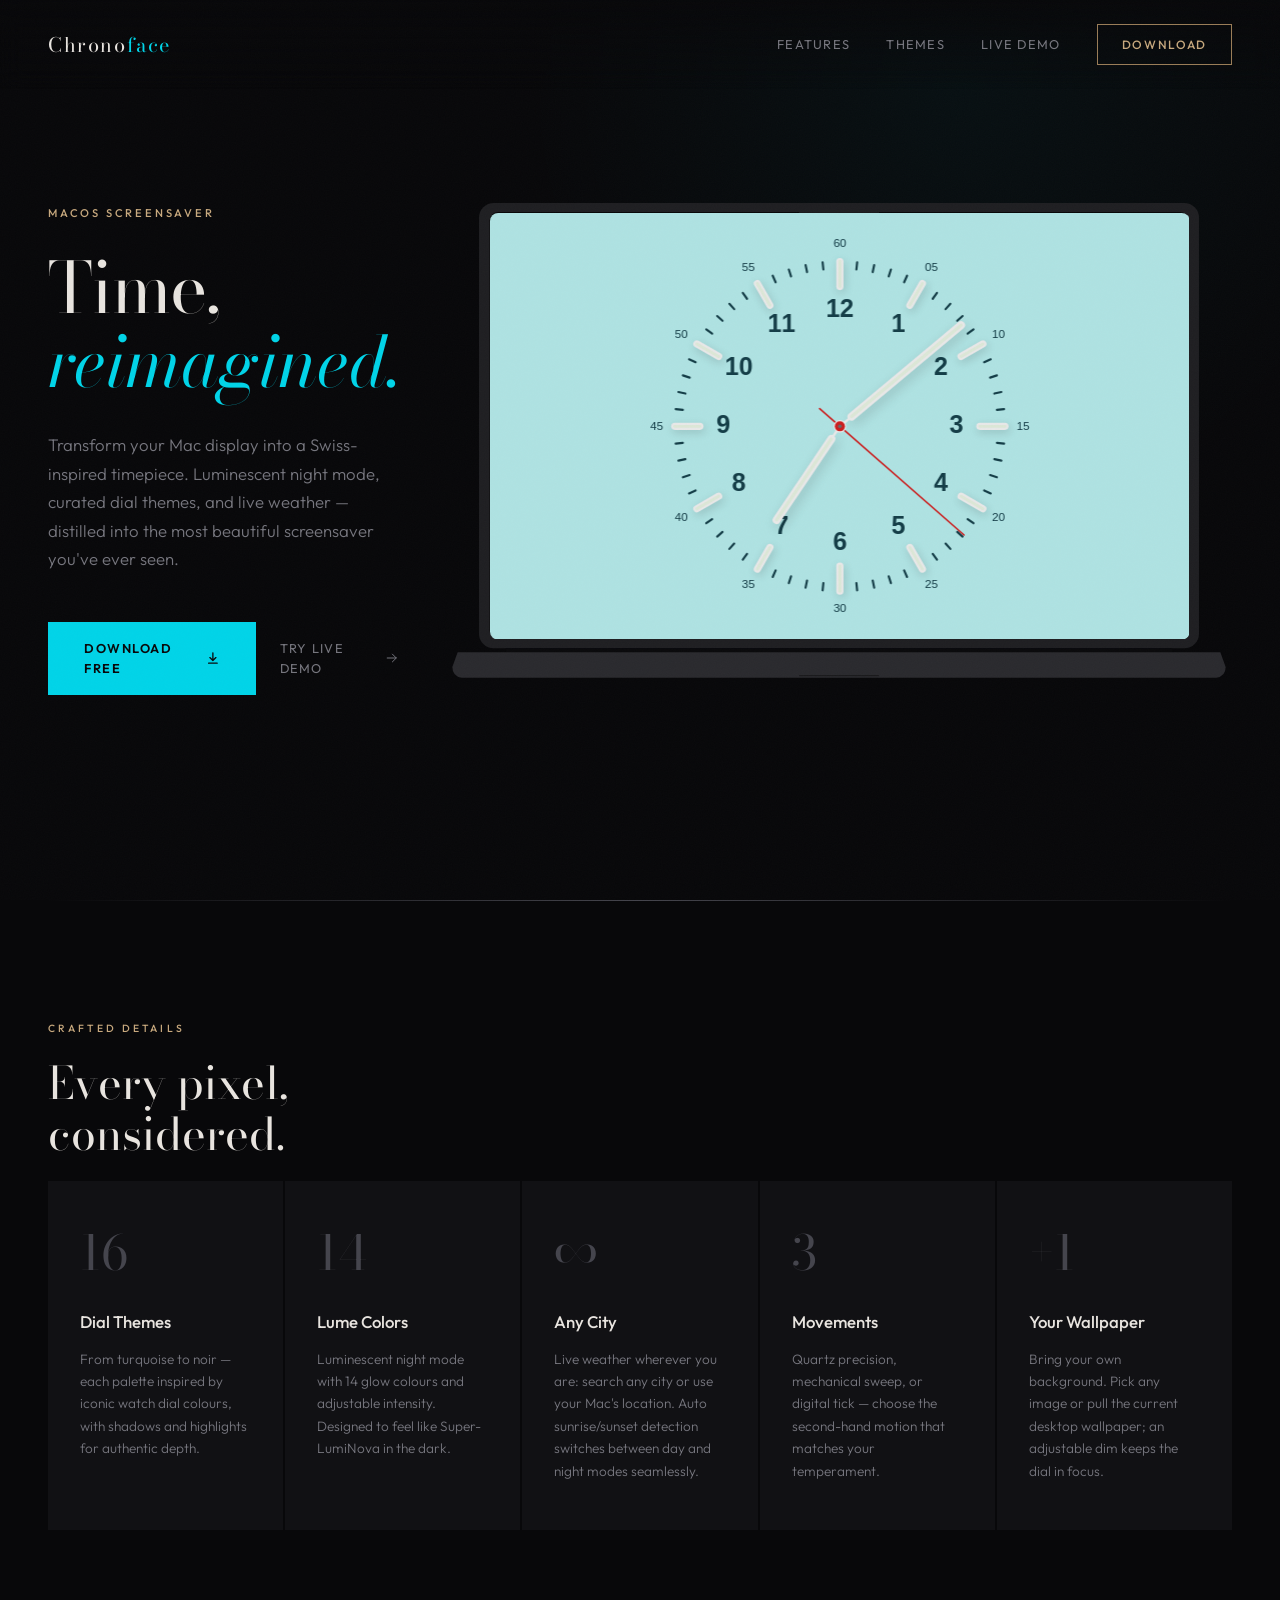
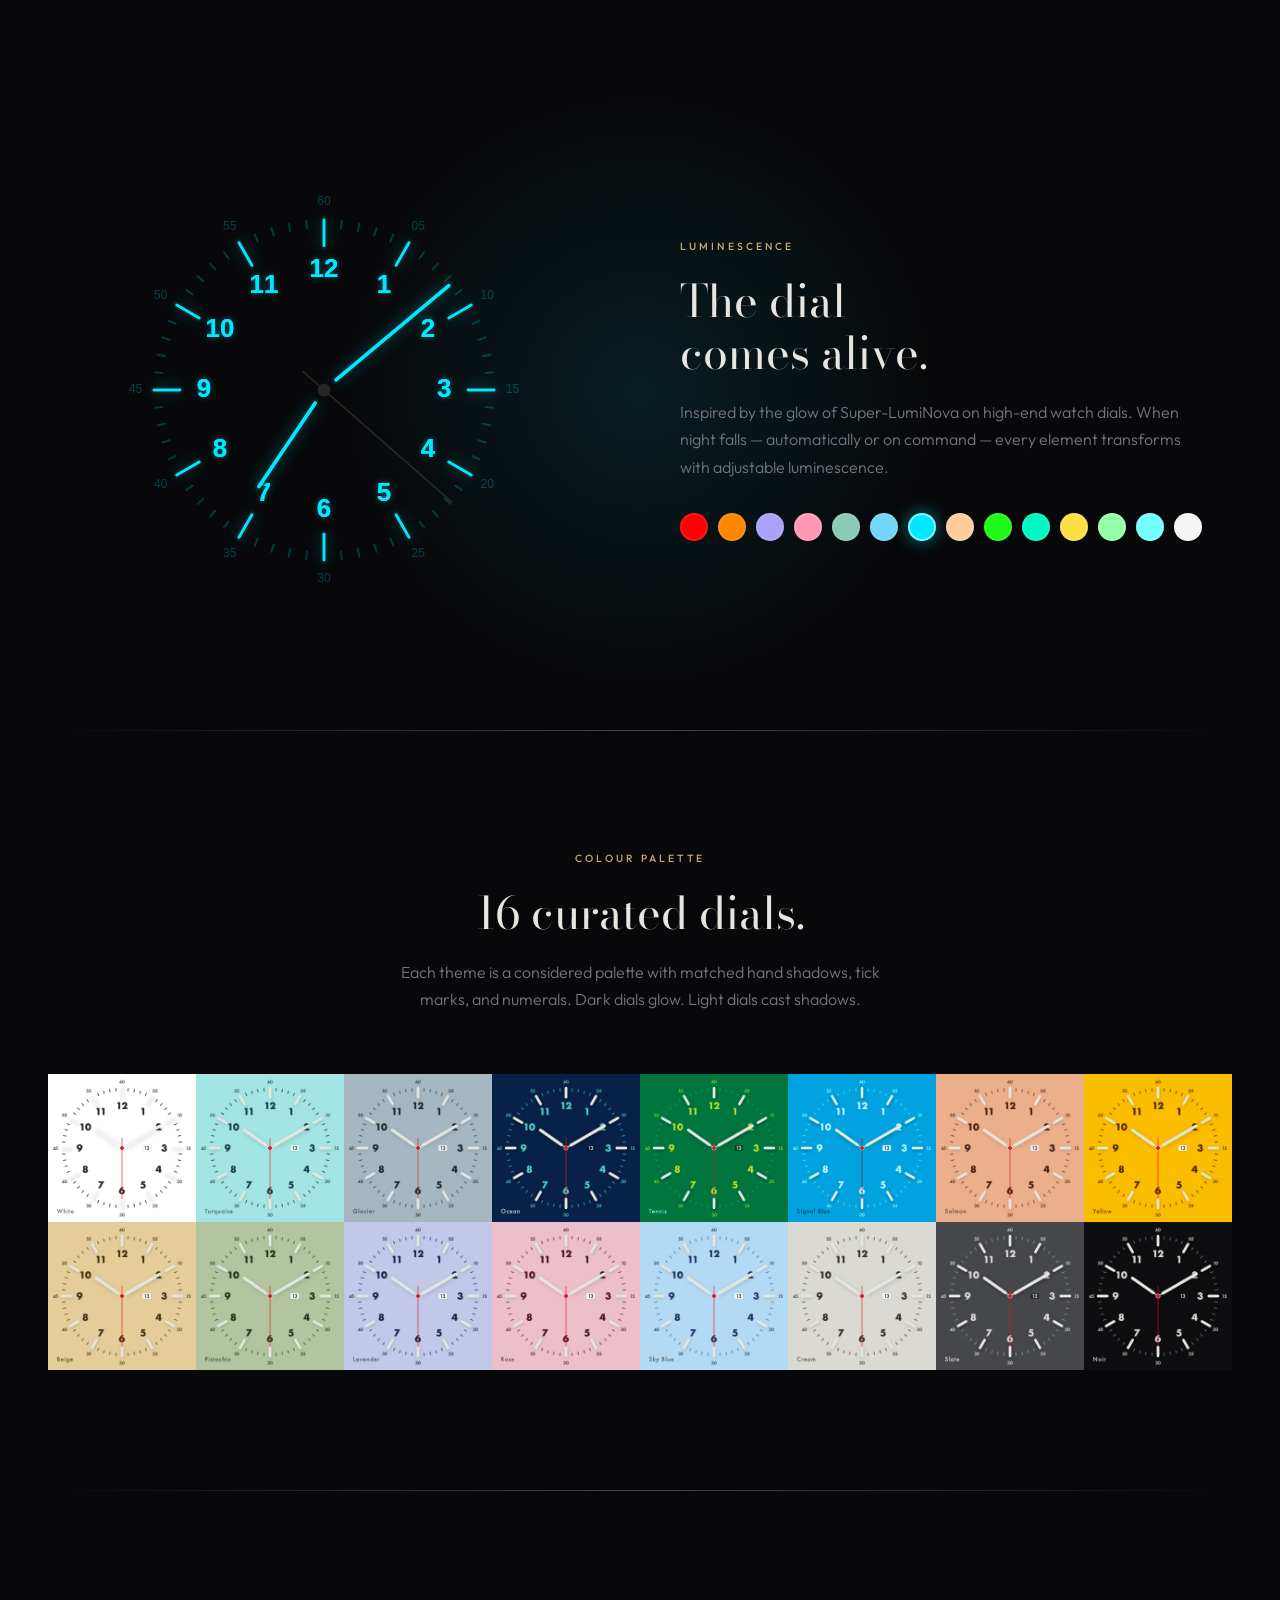
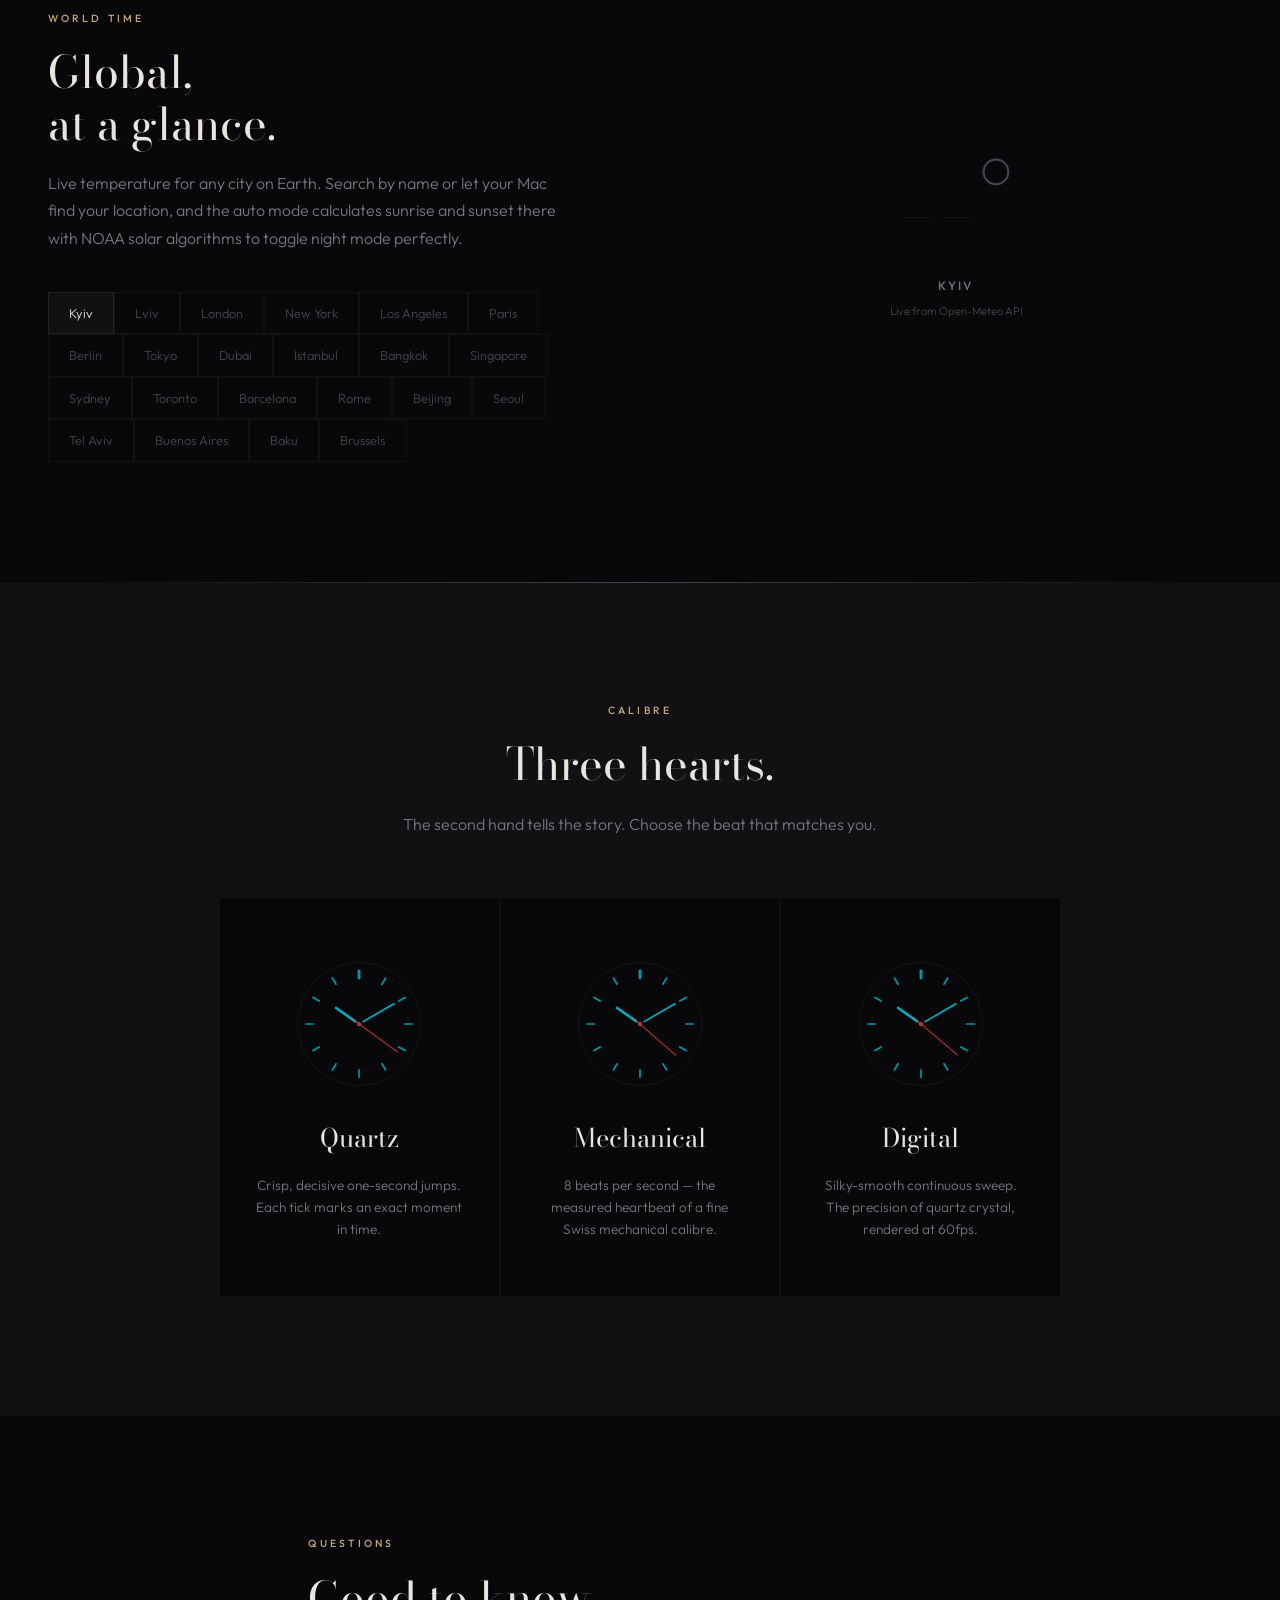
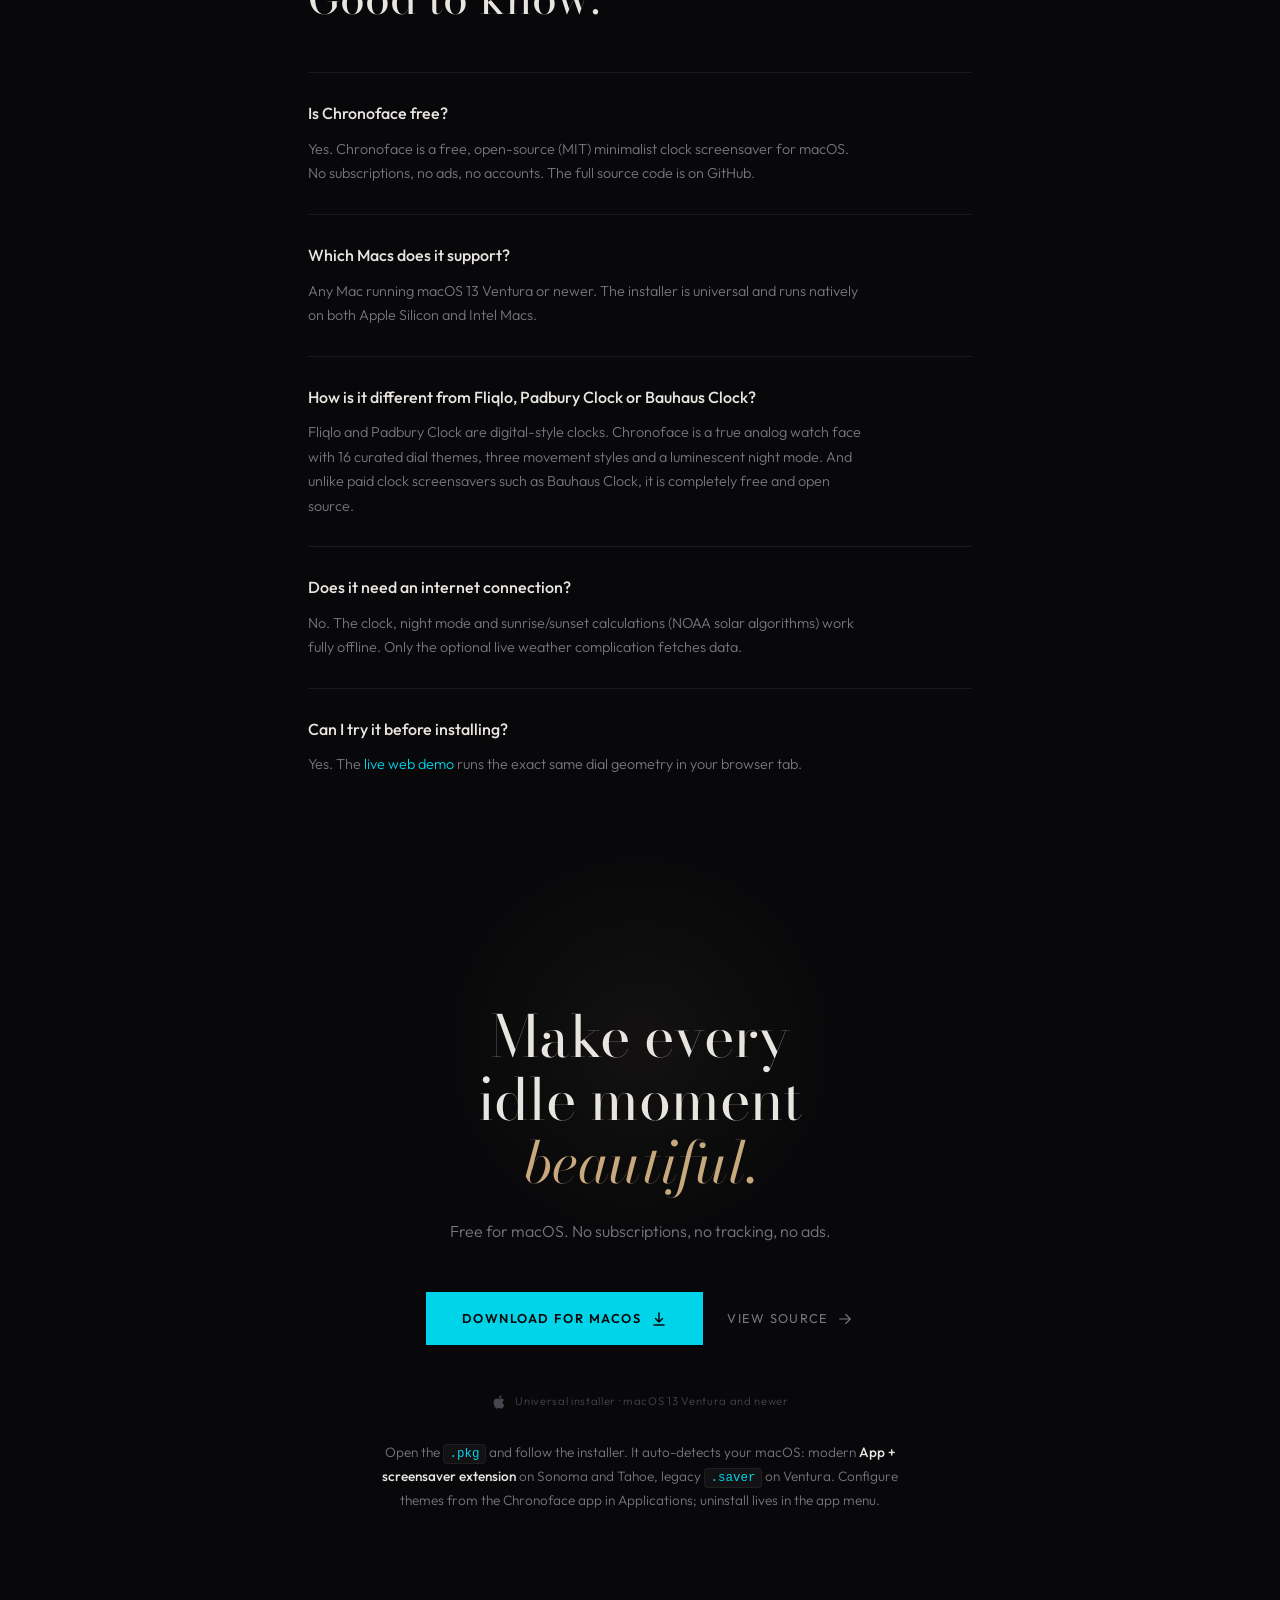
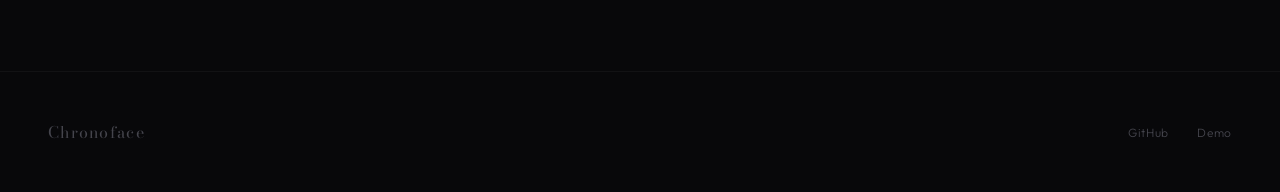
==== commit 3c9db20c: "Update feature descriptions for city weather functionality; enhance clarity on location-based featur" ====
--- a/web/html/index.html
+++ b/web/html/index.html
@@ -989,9 +989,9 @@
             <p class="feature-desc">Luminescent night mode with 14 glow colours and adjustable intensity. Designed to feel like Super-LumiNova in the dark.</p>
         </div>
         <div class="feature-card reveal">
-            <div class="feature-number">22</div>
-            <h3 class="feature-name">World Cities</h3>
-            <p class="feature-desc">Live timezone and weather for 22 cities. Auto sunrise/sunset detection switches between day and night modes seamlessly.</p>
+            <div class="feature-number">∞</div>
+            <h3 class="feature-name">Any City</h3>
+            <p class="feature-desc">Live weather wherever you are: search any city or use your Mac's location. Auto sunrise/sunset detection switches between day and night modes seamlessly.</p>
         </div>
         <div class="feature-card reveal">
             <div class="feature-number">3</div>
@@ -1037,7 +1037,7 @@
         <div class="cities-text reveal">
             <p class="section-eyebrow">World Time</p>
             <h2 class="section-title">Global,<br>at a glance.</h2>
-            <p class="section-desc">Live temperature and correct timezone for 22 cities. The auto mode calculates sunrise and sunset with NOAA solar algorithms to toggle night mode perfectly.</p>
+            <p class="section-desc">Live temperature for any city on Earth. Search by name or let your Mac find your location, and the auto mode calculates sunrise and sunset there with NOAA solar algorithms to toggle night mode perfectly.</p>
             <div class="city-list" id="city-list"></div>
         </div>
         <div class="weather-display reveal">
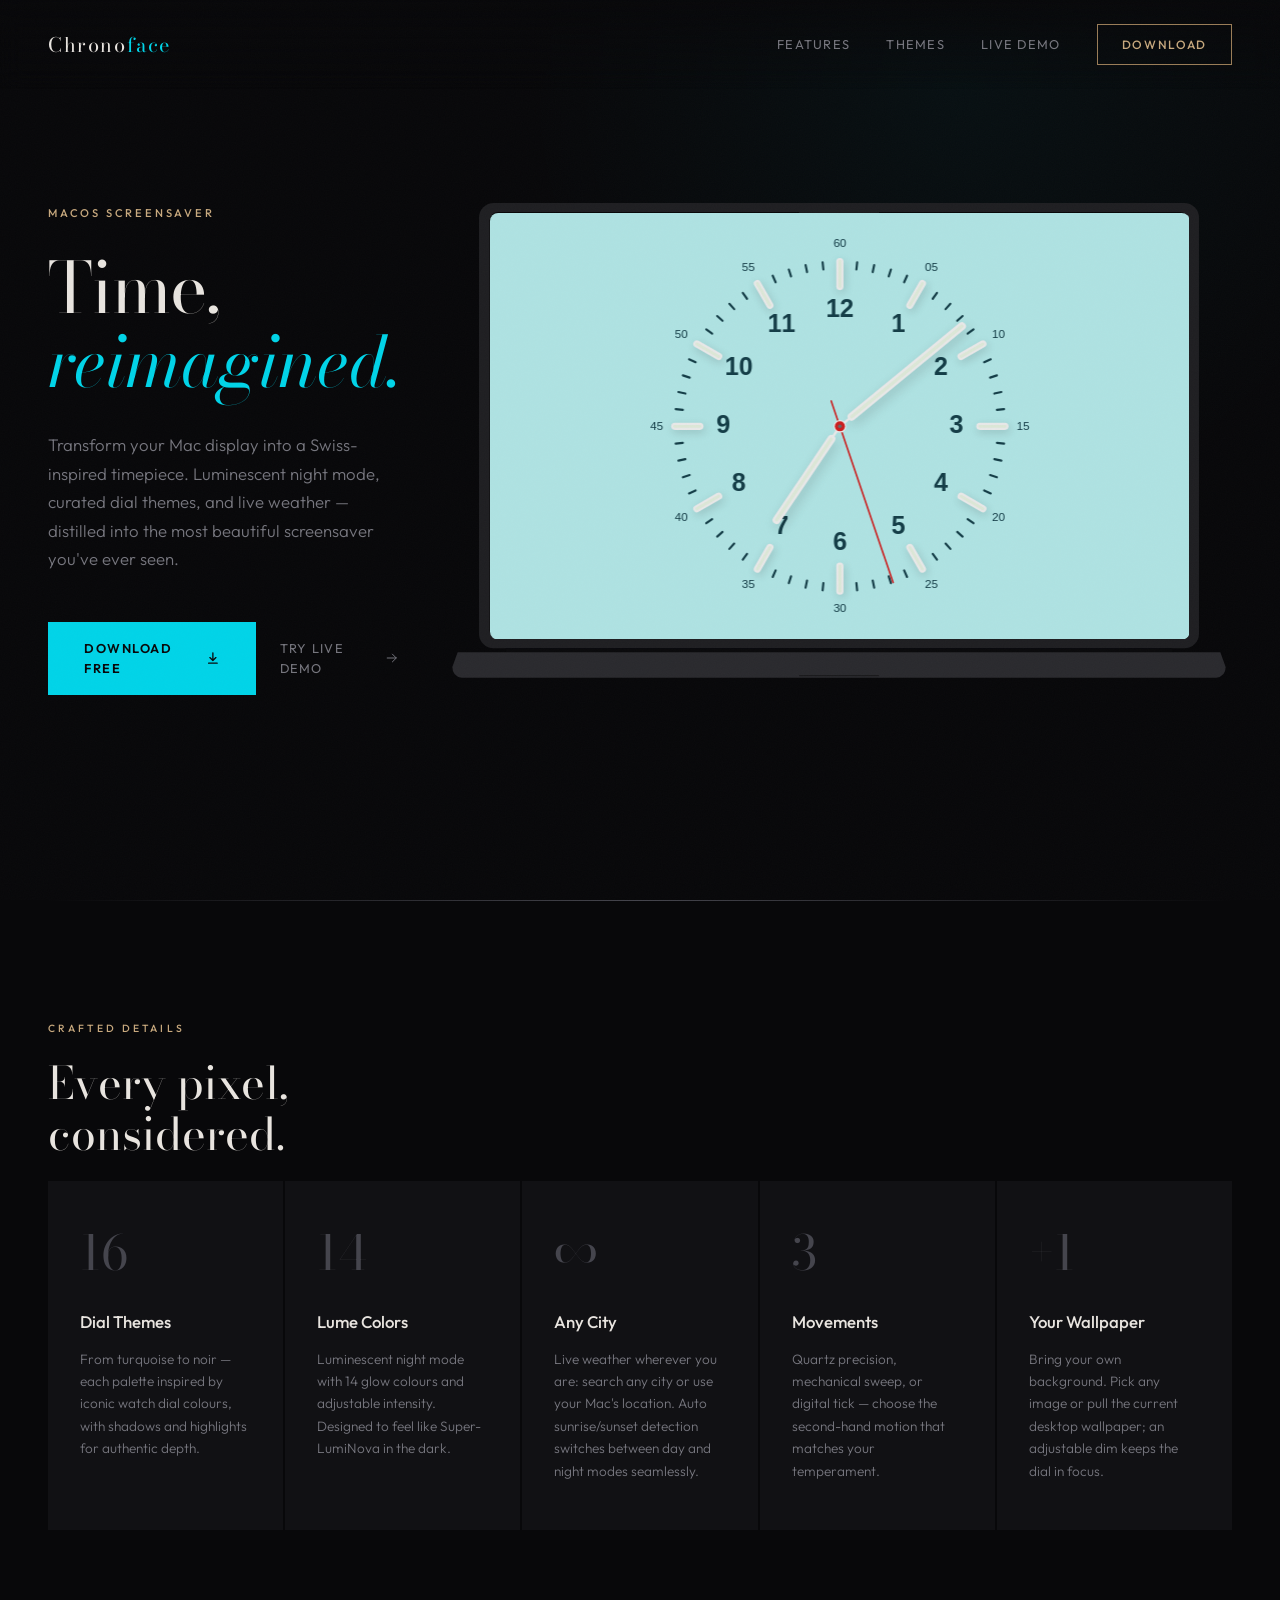
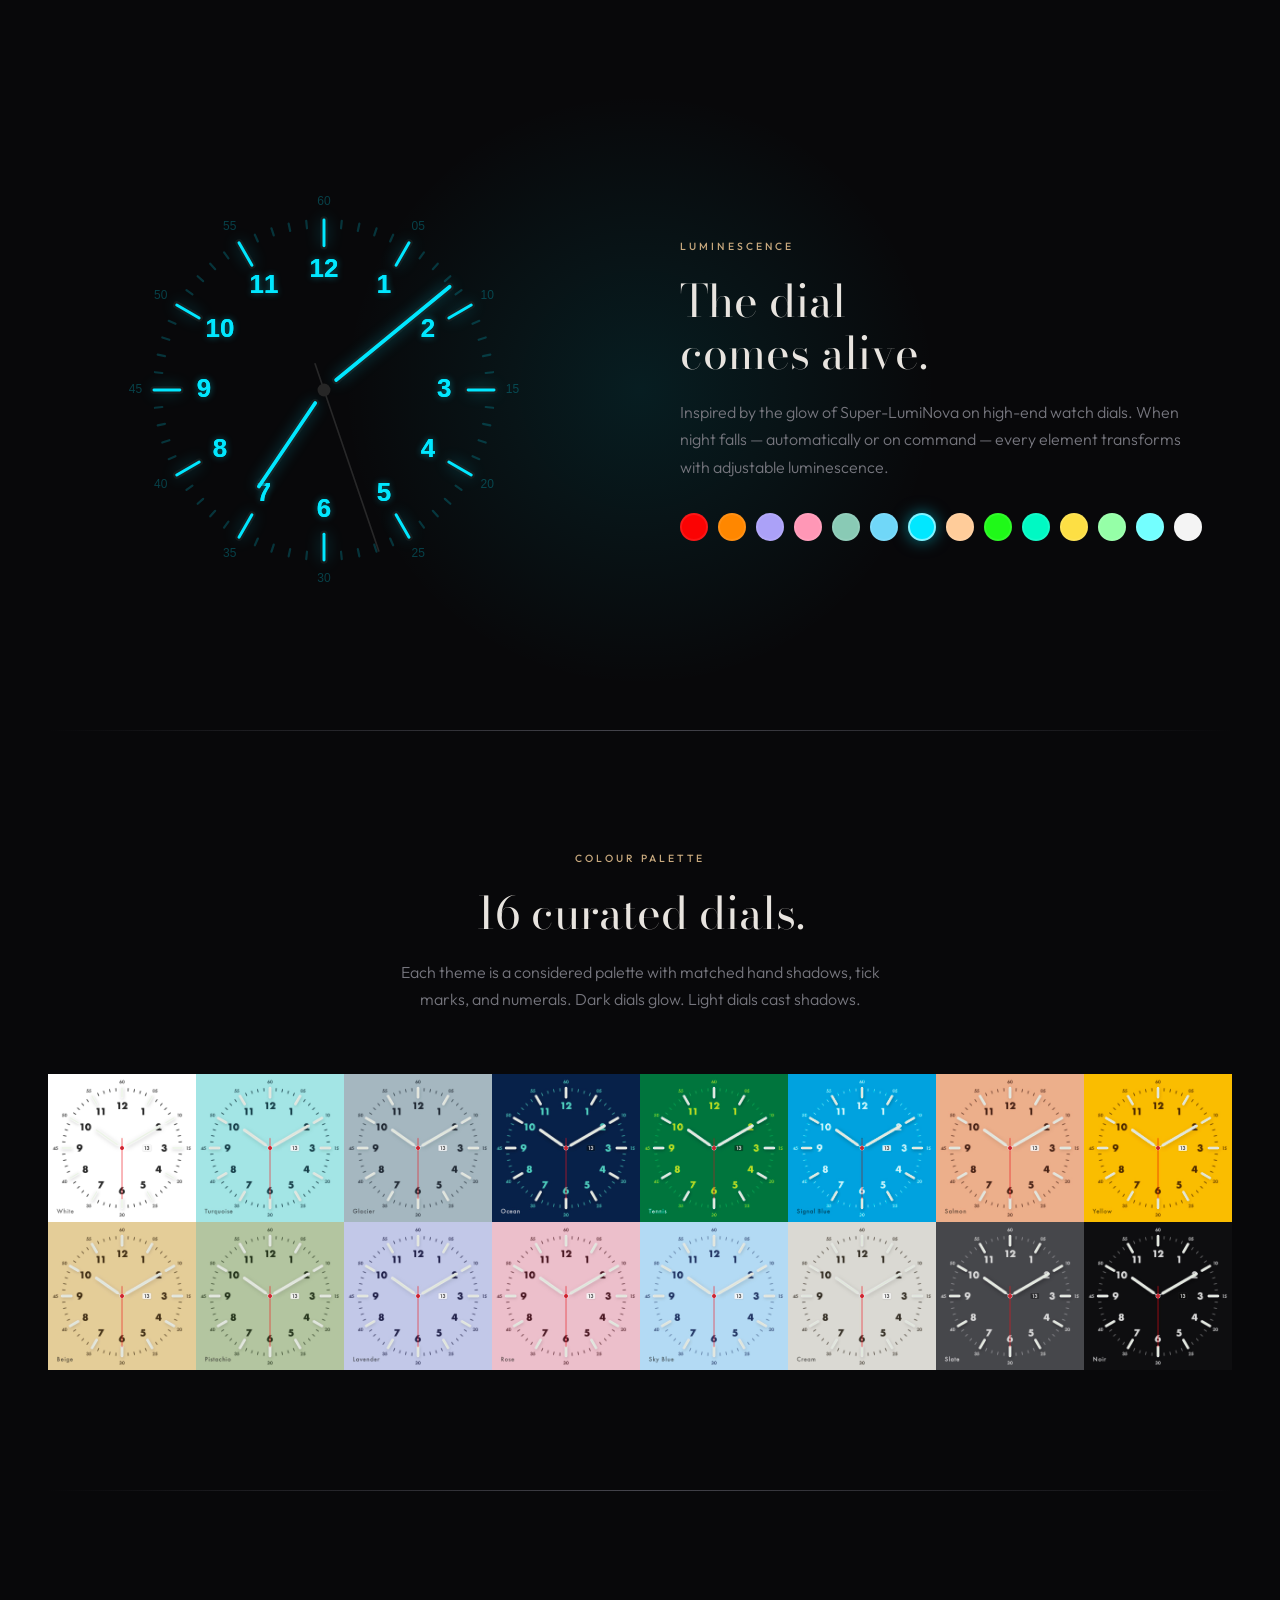
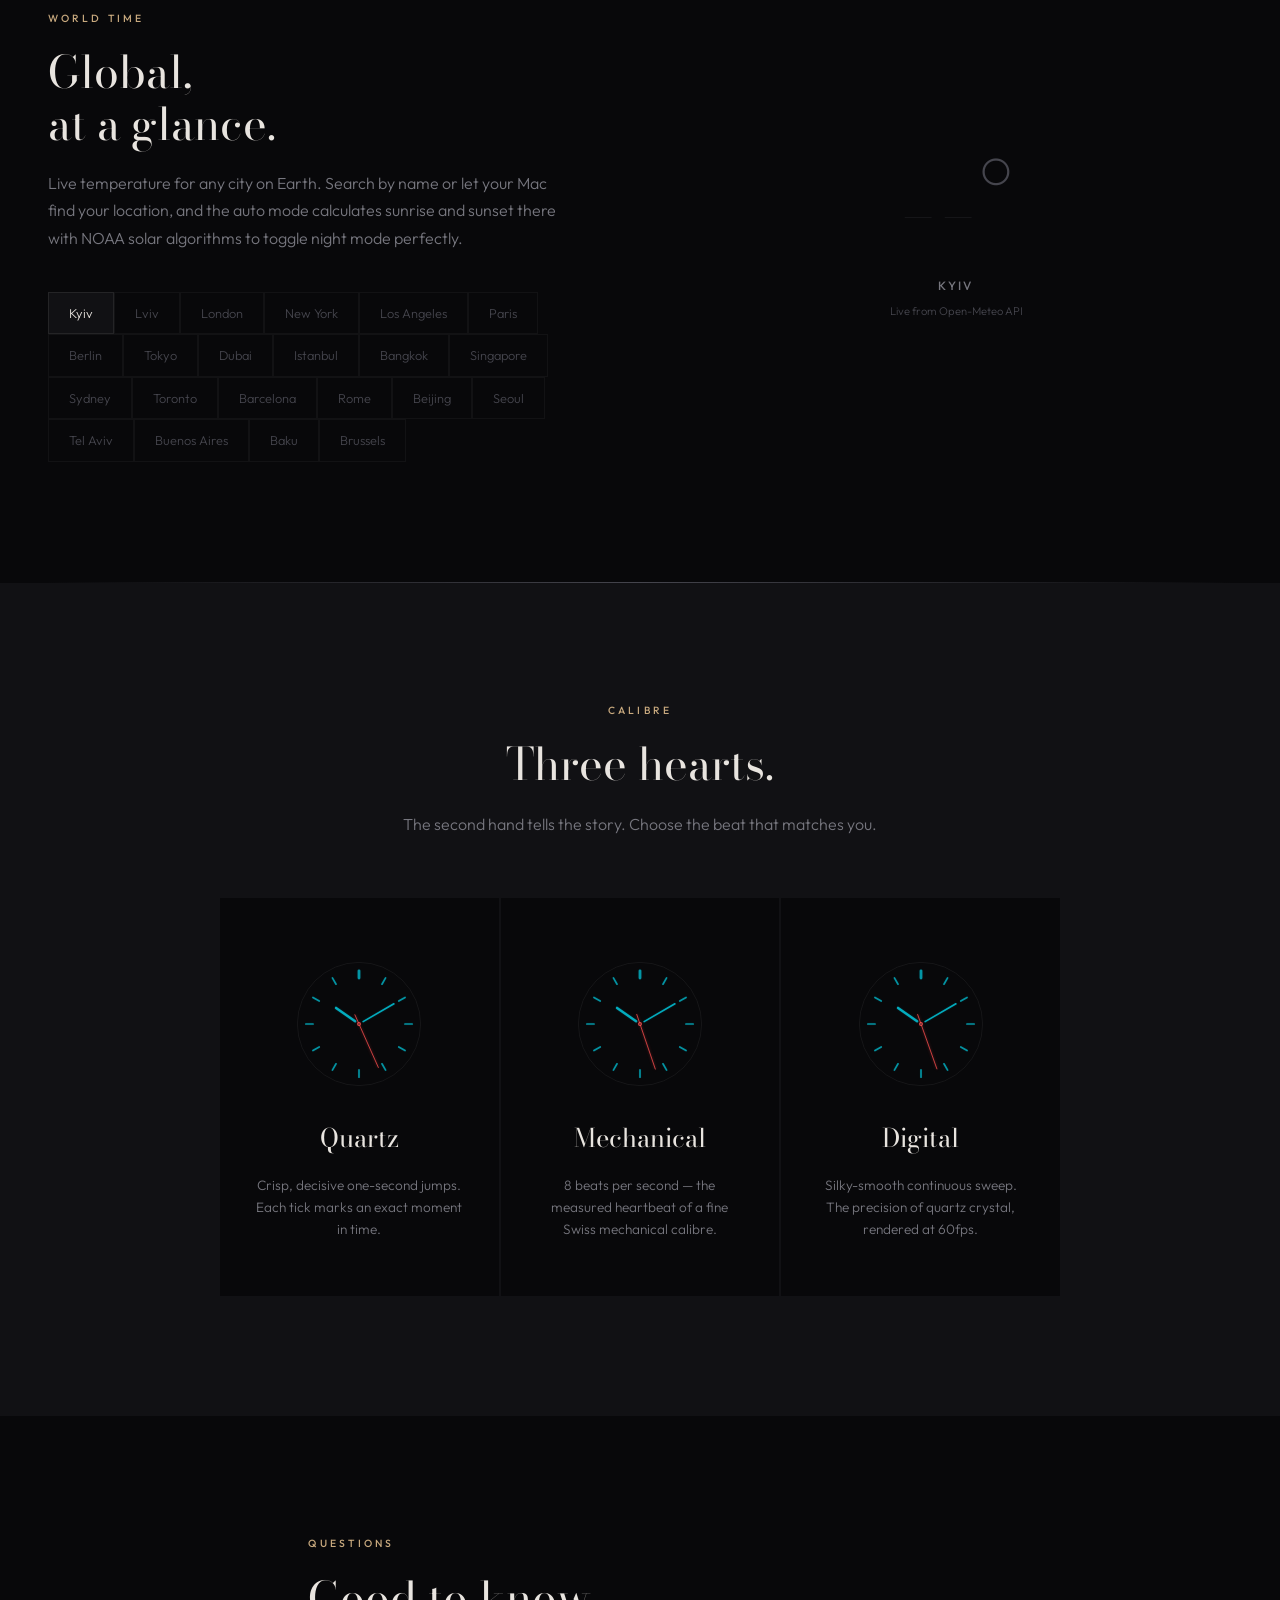
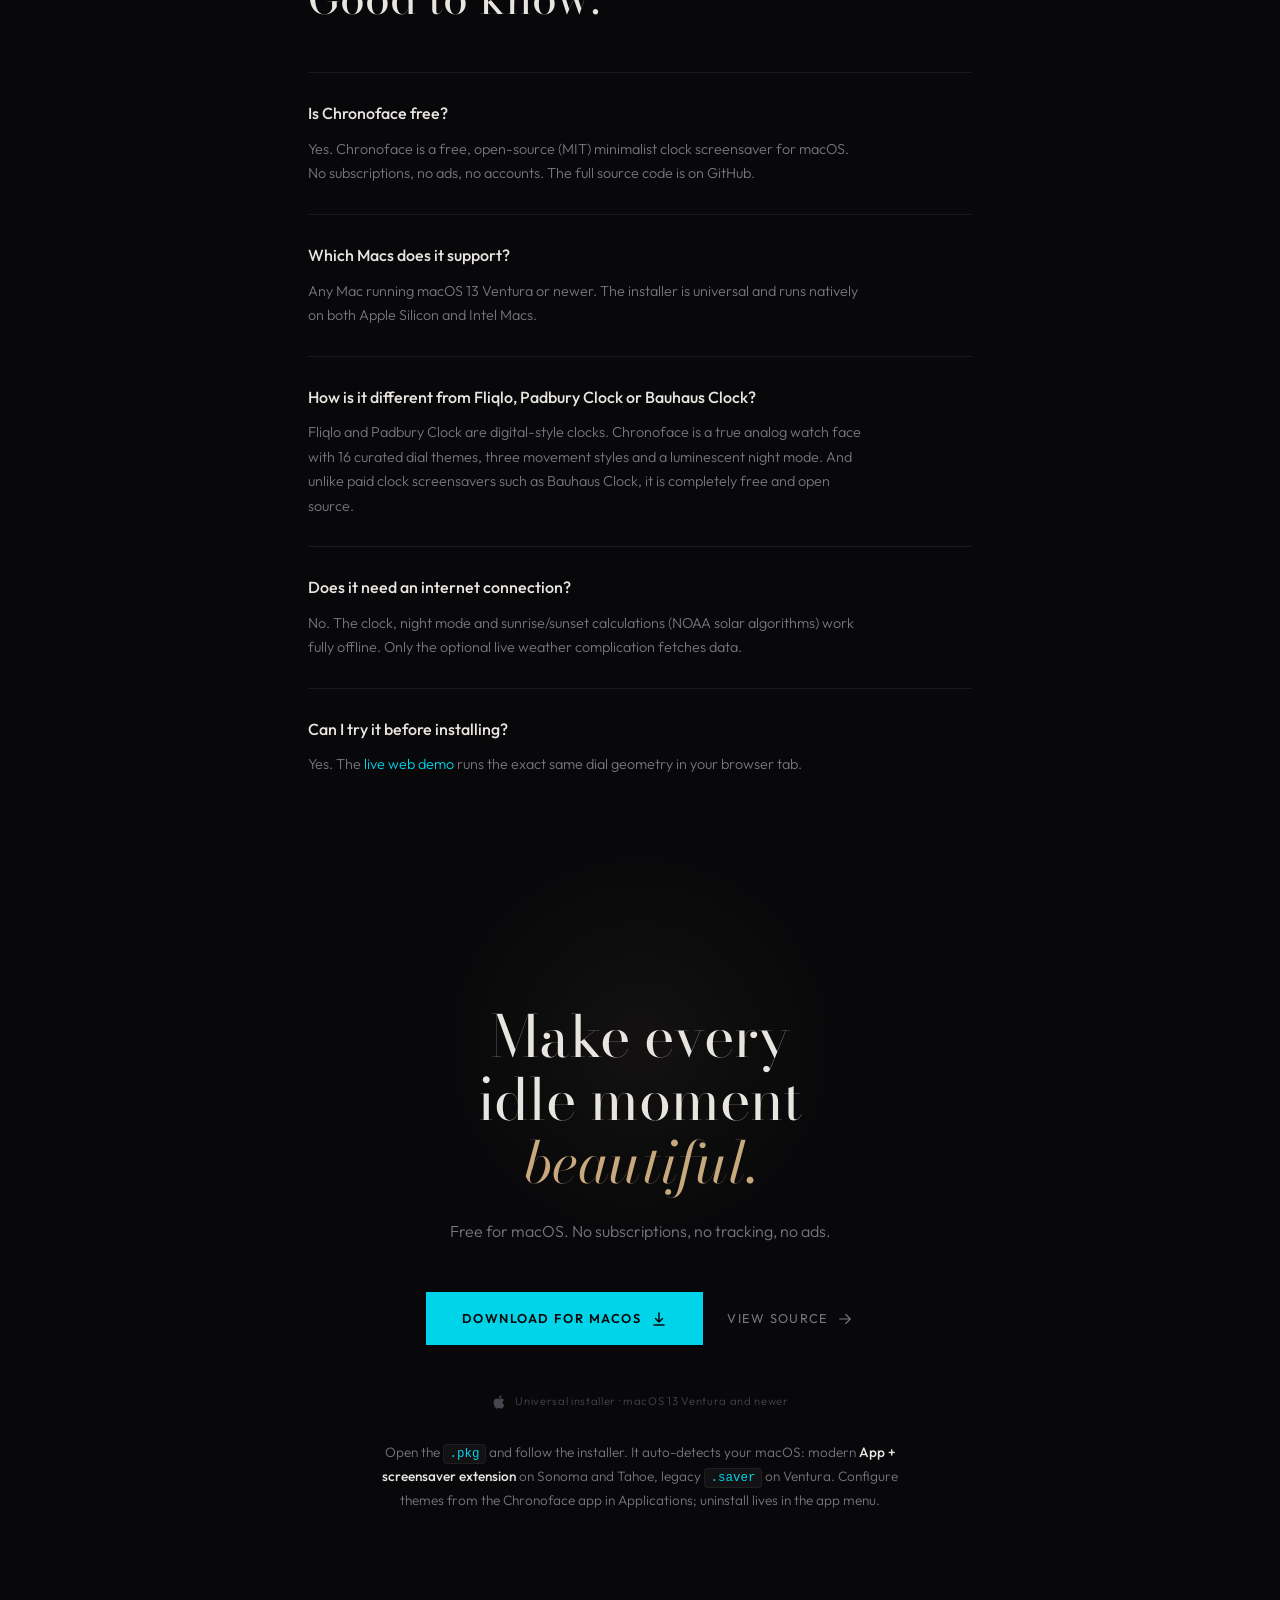
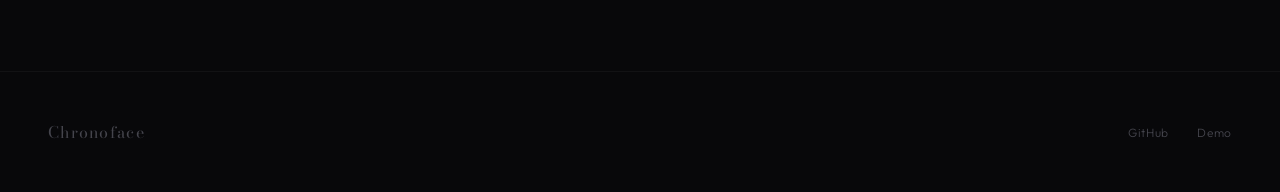
==== commit ff508f55: "Update Chronoface metadata and favicon; enhance demo page description and version" ====
--- a/web/html/index.html
+++ b/web/html/index.html
@@ -33,7 +33,7 @@
       "screenshot": "https://chronoface.perek.rest/themes-grid.jpg",
       "downloadUrl": "https://github.com/qwq-qwq/Chronoface/releases/latest/download/Chronoface.pkg",
       "installUrl": "https://github.com/qwq-qwq/Chronoface/releases/latest",
-      "softwareVersion": "1.1.6",
+      "softwareVersion": "1.1.12",
       "license": "https://github.com/qwq-qwq/Chronoface/blob/main/LICENSE",
       "isAccessibleForFree": true,
       "offers": { "@type": "Offer", "price": "0", "priceCurrency": "USD" },
@@ -44,7 +44,7 @@
     <link rel="preconnect" href="https://fonts.googleapis.com">
     <link rel="preconnect" href="https://fonts.gstatic.com" crossorigin>
     <link href="https://fonts.googleapis.com/css2?family=Bodoni+Moda:ital,opsz,wght@0,6..96,400;0,6..96,700;1,6..96,400&family=Outfit:wght@300;400;500;600&display=swap" rel="stylesheet">
-    <link rel="icon" href="data:image/svg+xml,<svg xmlns='http://www.w3.org/2000/svg' viewBox='0 0 100 100'><circle cx='50' cy='50' r='45' fill='%23080808'/><circle cx='50' cy='50' r='38' fill='none' stroke='%2300E8FF' stroke-width='2'/><line x1='50' y1='50' x2='50' y2='22' stroke='%2300E8FF' stroke-width='3' stroke-linecap='round'/><line x1='50' y1='50' x2='68' y2='50' stroke='%2300E8FF' stroke-width='2' stroke-linecap='round'/></svg>">
+    <link rel="icon" href="favicon.svg" type="image/svg+xml">
     <style>
         :root {
             --bg: #08080a;
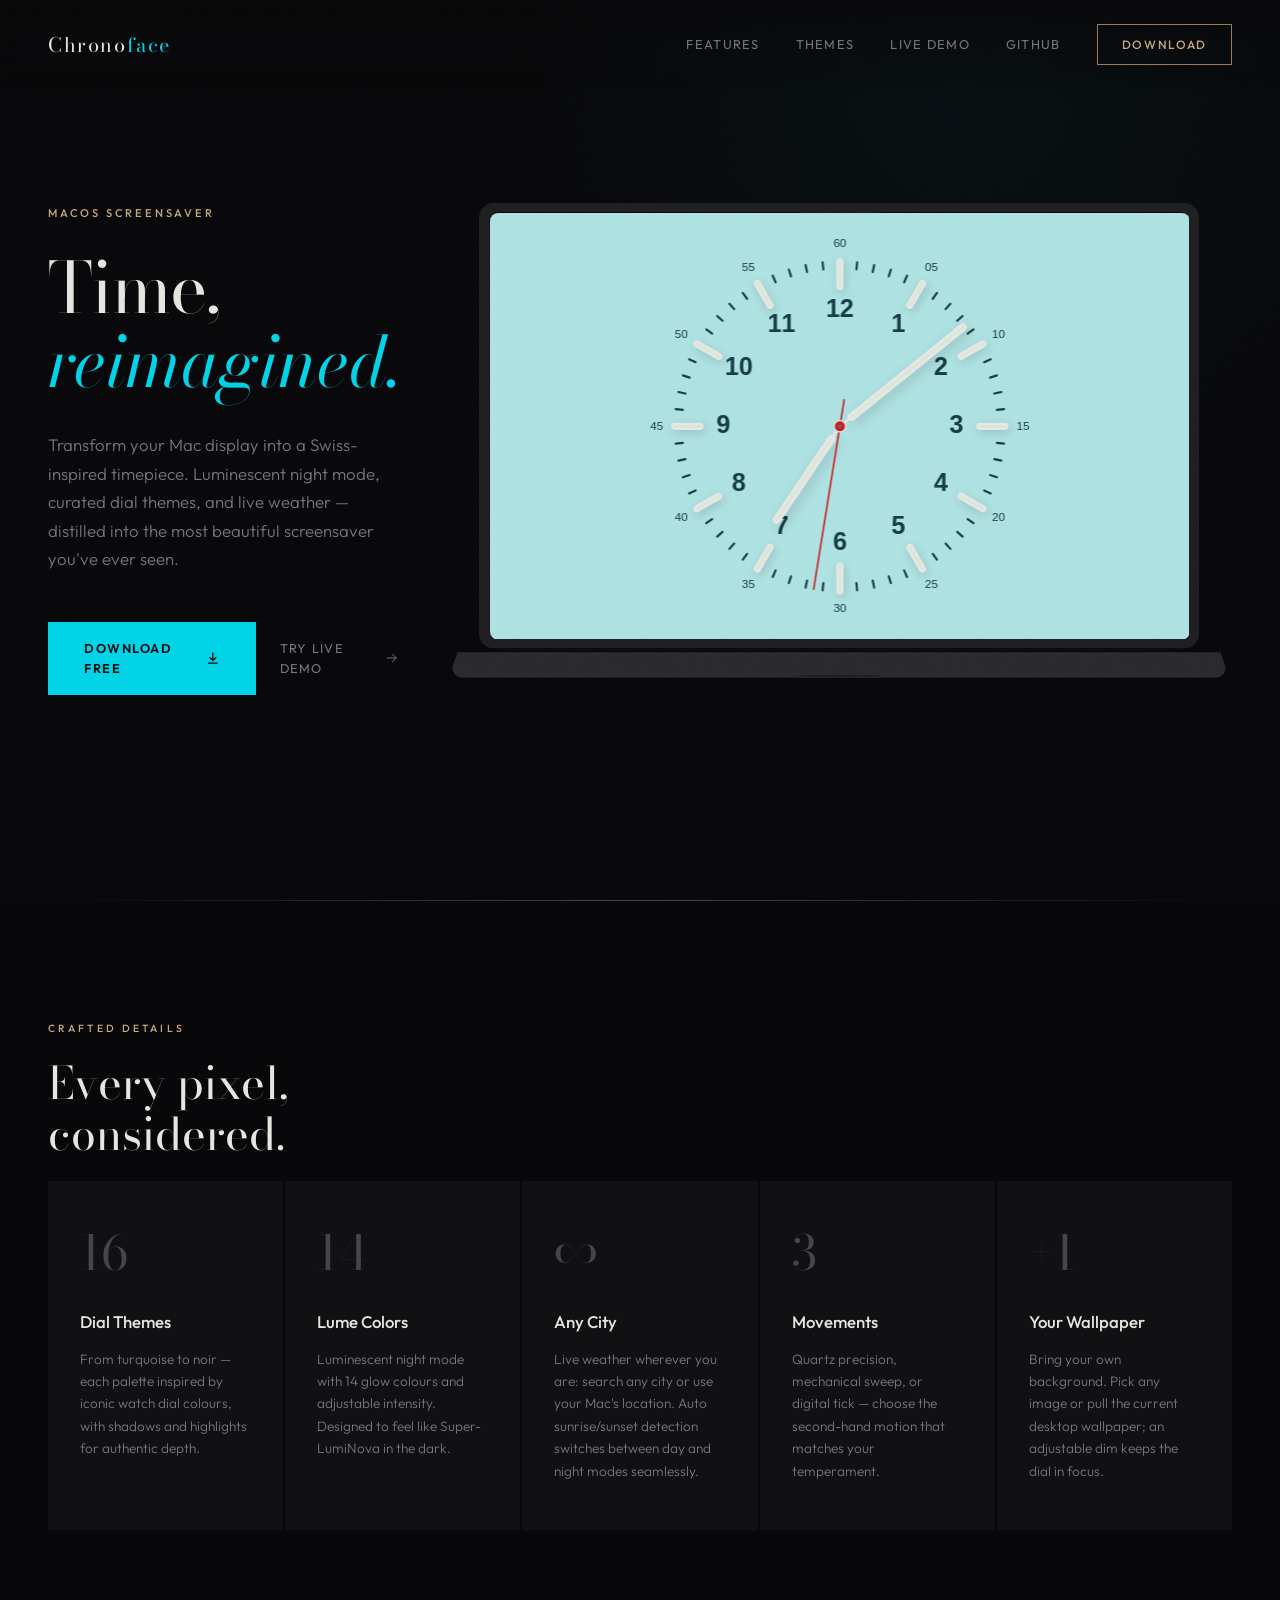
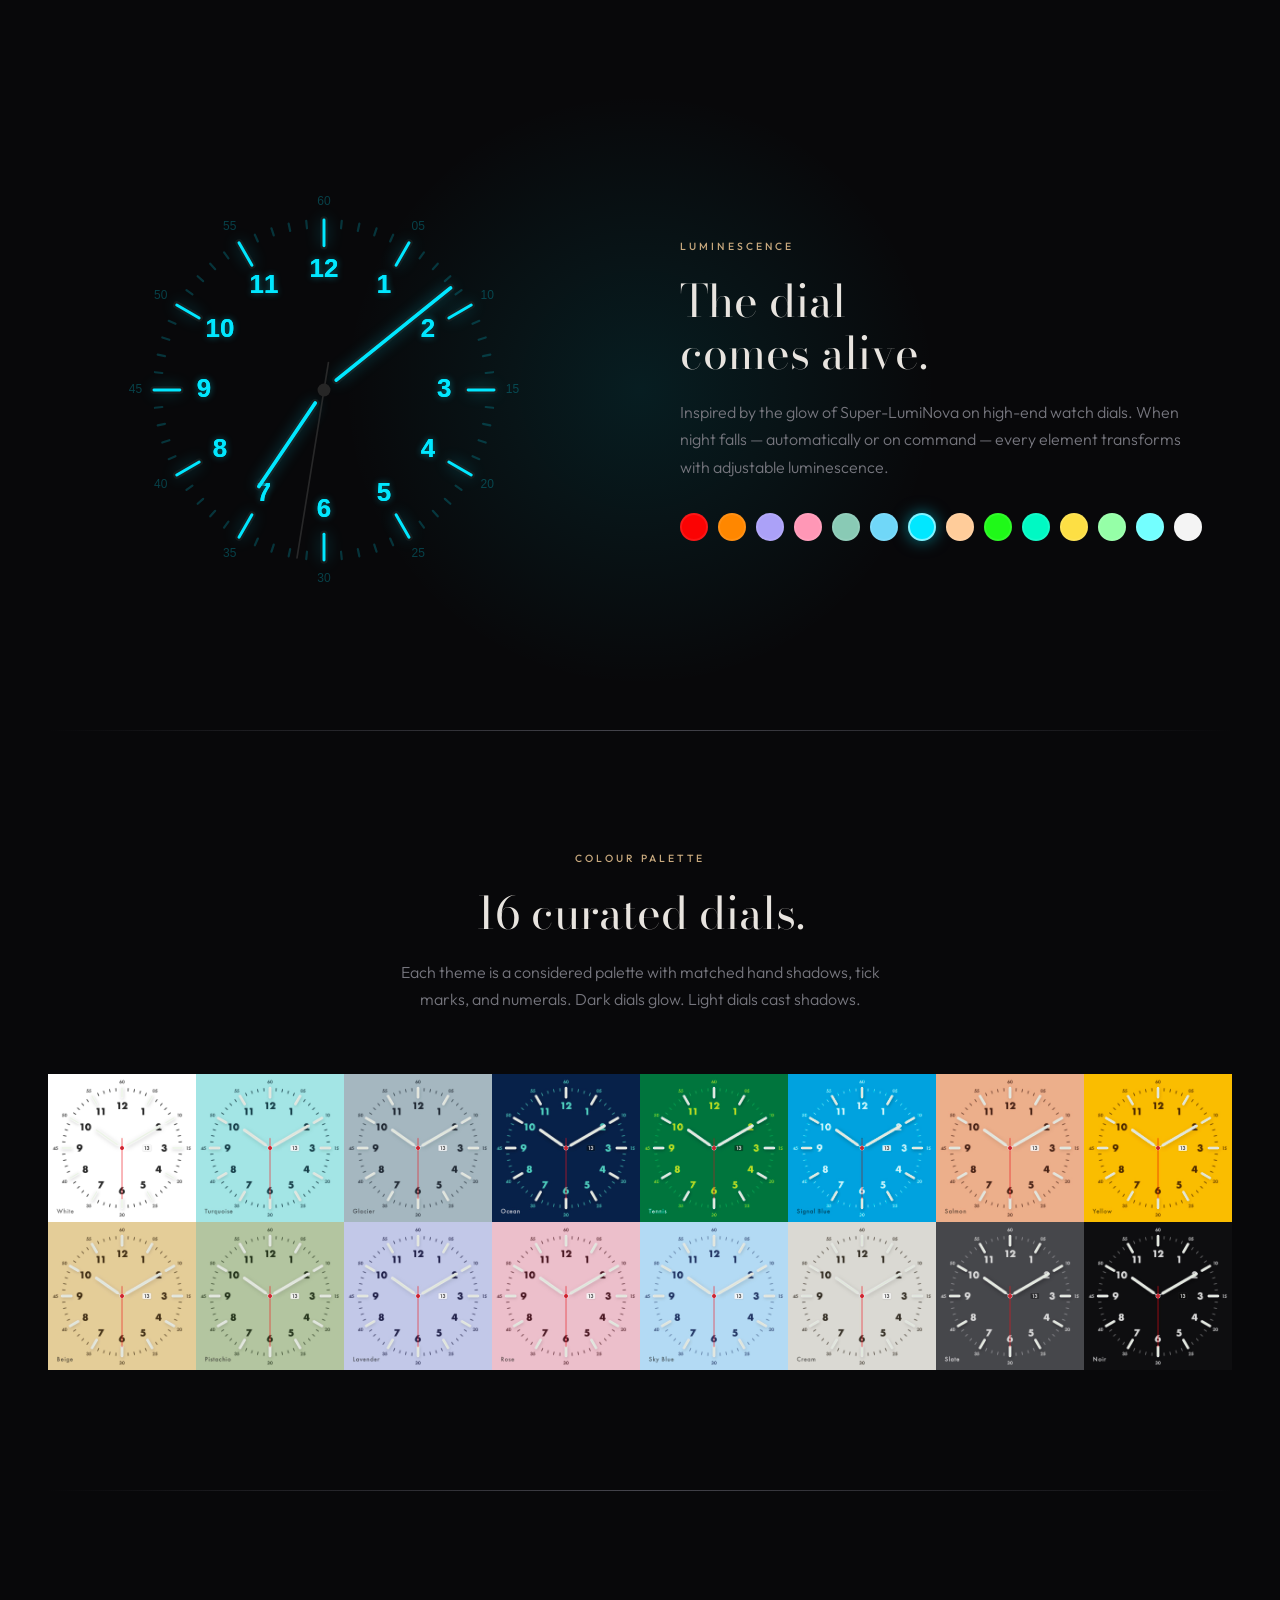
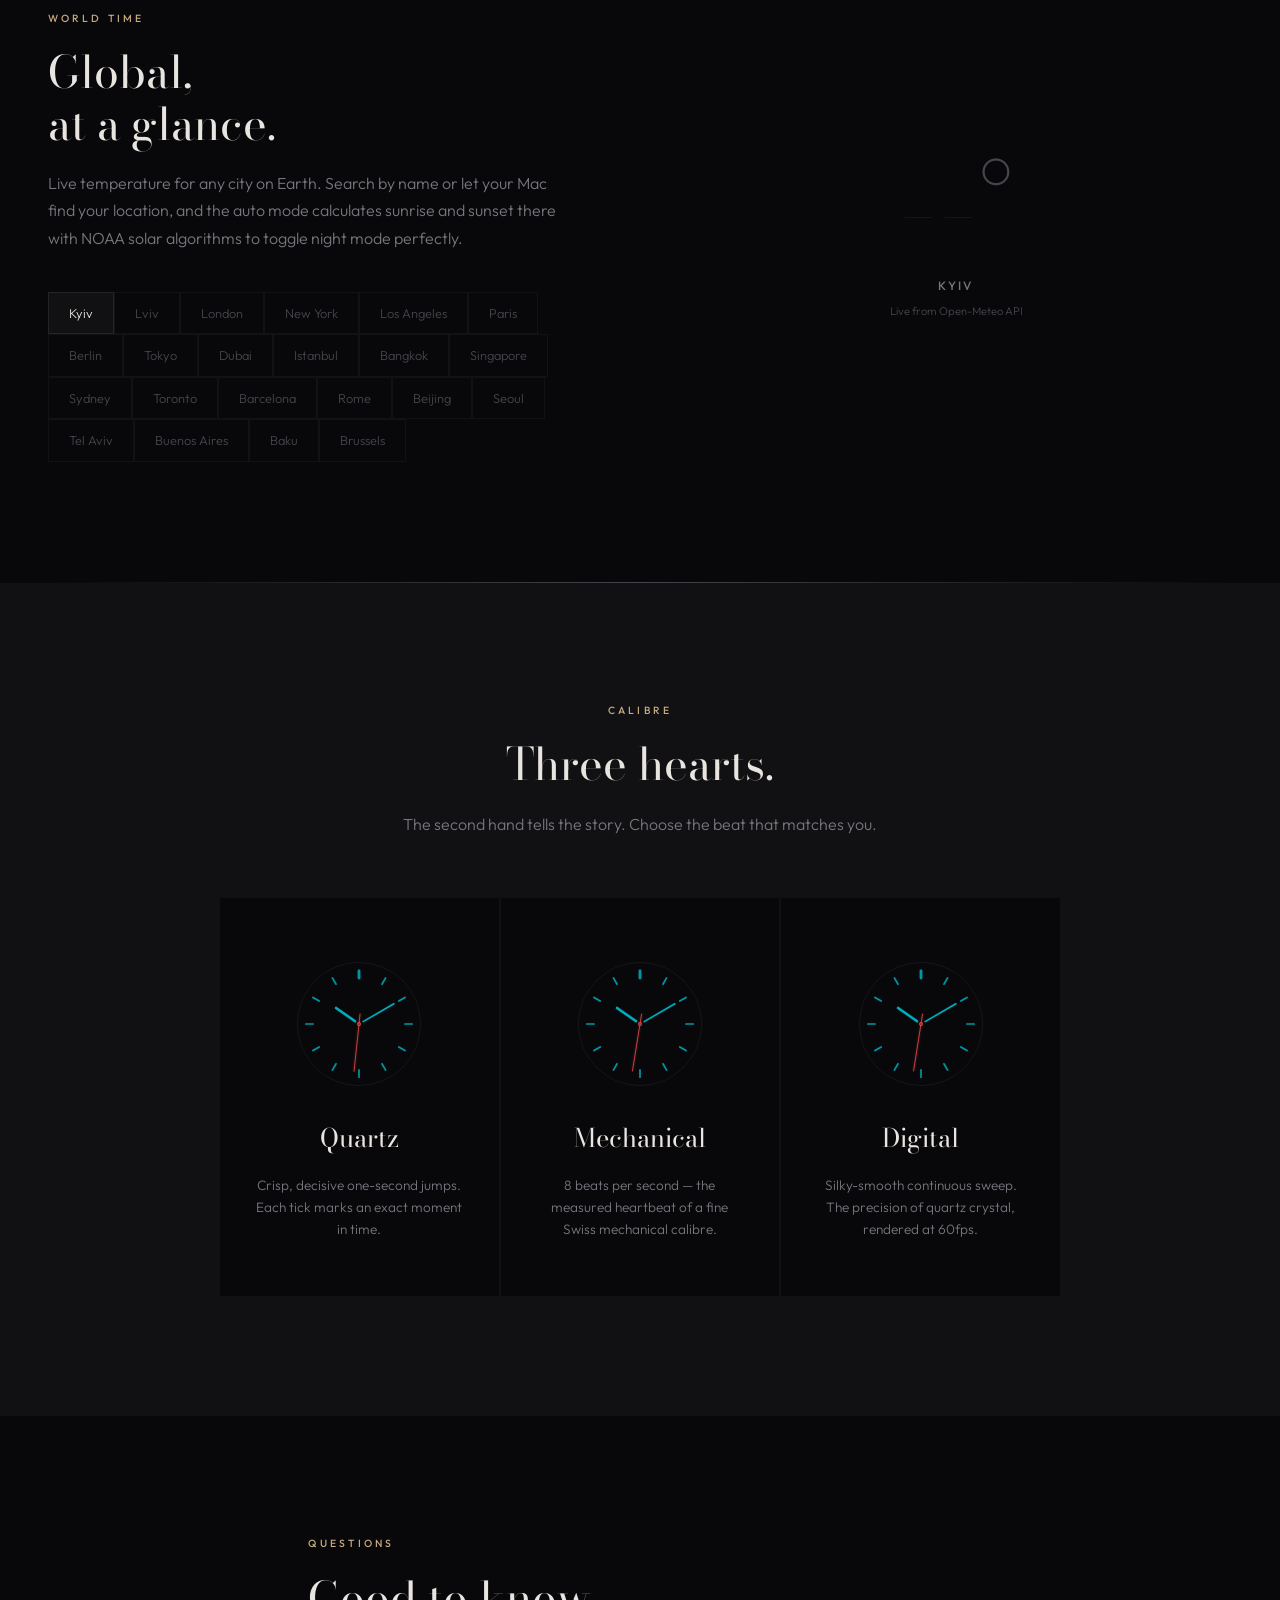
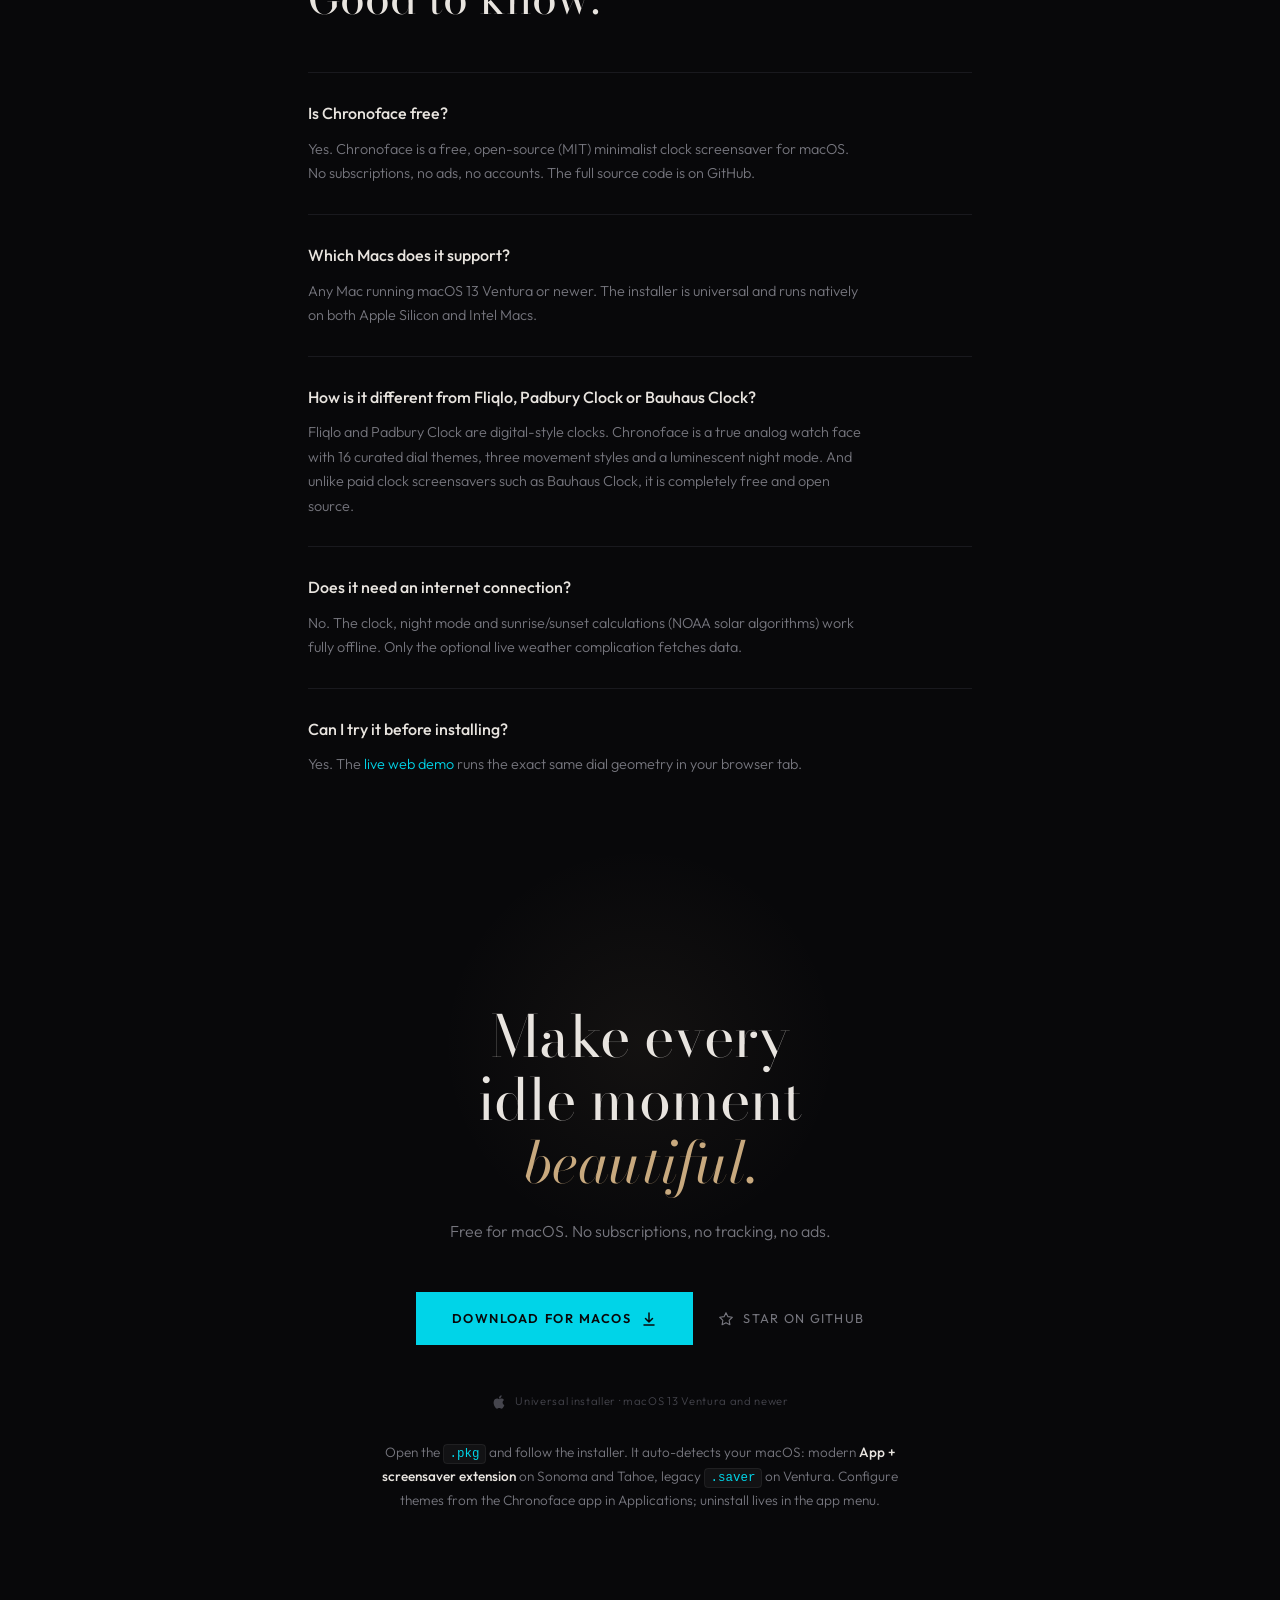
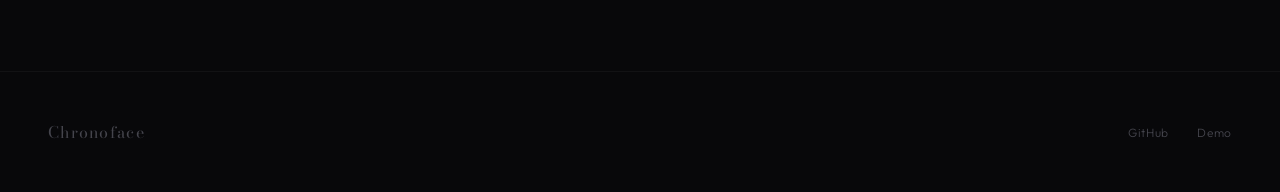
==== commit a538bbf4: "Add Star on GitHub button and nav link to the landing page" ====
--- a/web/html/index.html
+++ b/web/html/index.html
@@ -325,6 +325,11 @@
             transform: translateX(4px);
         }
 
+        .btn-star:hover svg {
+            transform: scale(1.15);
+            color: var(--gold);
+        }
+
         .hero-clock {
             position: relative;
             display: flex;
@@ -924,6 +929,7 @@
             <a href="#features">Features</a>
             <a href="#themes">Themes</a>
             <a href="chronoface.html">Live Demo</a>
+            <a href="https://github.com/qwq-qwq/Chronoface" target="_blank" rel="noopener">GitHub</a>
             <a class="nav-cta" href="#download">Download</a>
         </div>
     </nav>
@@ -1133,9 +1139,9 @@
                     Download for macOS
                     <svg width="16" height="16" viewBox="0 0 16 16" fill="none"><path d="M8 2v9m0 0l-3.5-3.5M8 11l3.5-3.5M3 14h10" stroke="currentColor" stroke-width="1.5" stroke-linecap="round" stroke-linejoin="round"/></svg>
                 </a>
-                <a class="btn-ghost" href="https://github.com/qwq-qwq/Chronoface" target="_blank" rel="noopener">
-                    View Source
-                    <svg viewBox="0 0 24 24" fill="none"><path d="M5 12h14m-6-6l6 6-6 6" stroke="currentColor" stroke-width="1.5" stroke-linecap="round" stroke-linejoin="round"/></svg>
+                <a class="btn-ghost btn-star" href="https://github.com/qwq-qwq/Chronoface" target="_blank" rel="noopener">
+                    <svg viewBox="0 0 24 24" fill="none" aria-hidden="true"><path d="M12 3.6l2.6 5.3 5.8.8-4.2 4.1 1 5.8-5.2-2.7-5.2 2.7 1-5.8-4.2-4.1 5.8-.8L12 3.6z" stroke="currentColor" stroke-width="1.5" stroke-linejoin="round"/></svg>
+                    Star on GitHub
                 </a>
             </div>
             <div class="cta-badge">
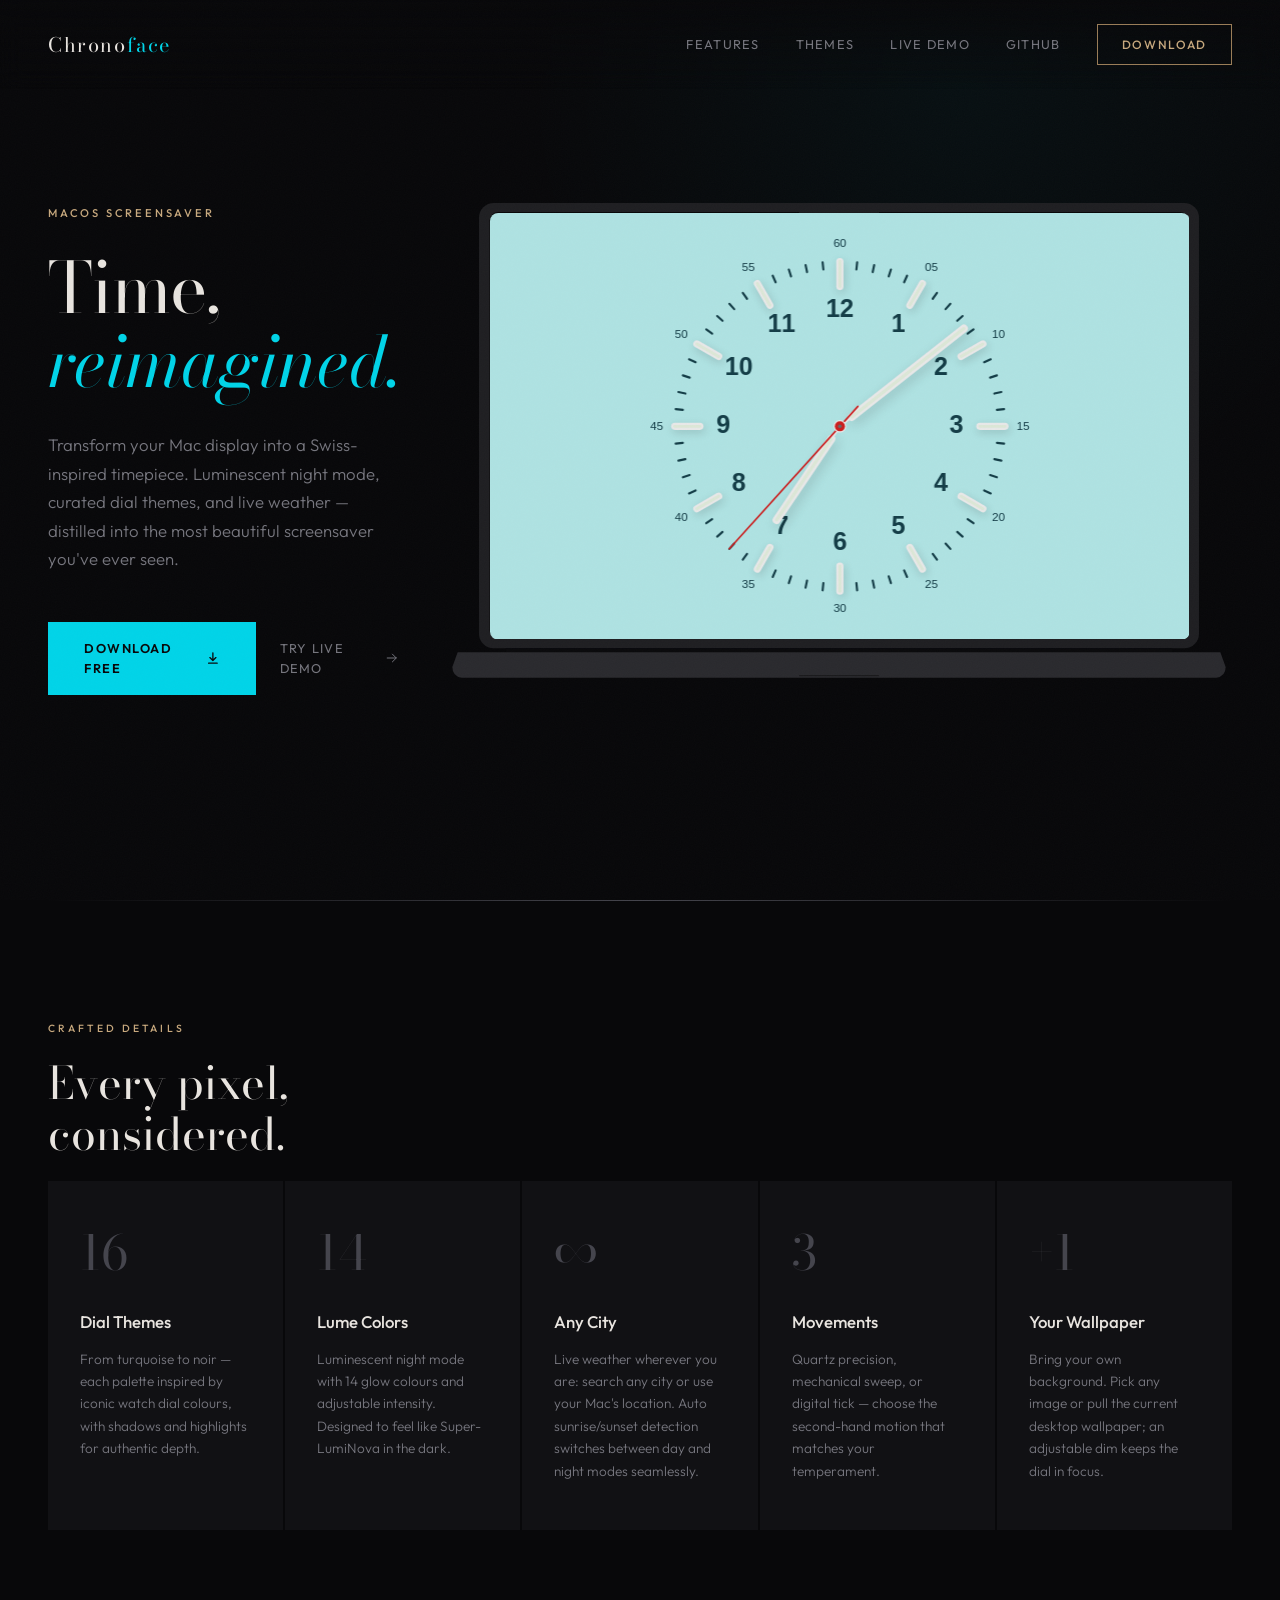
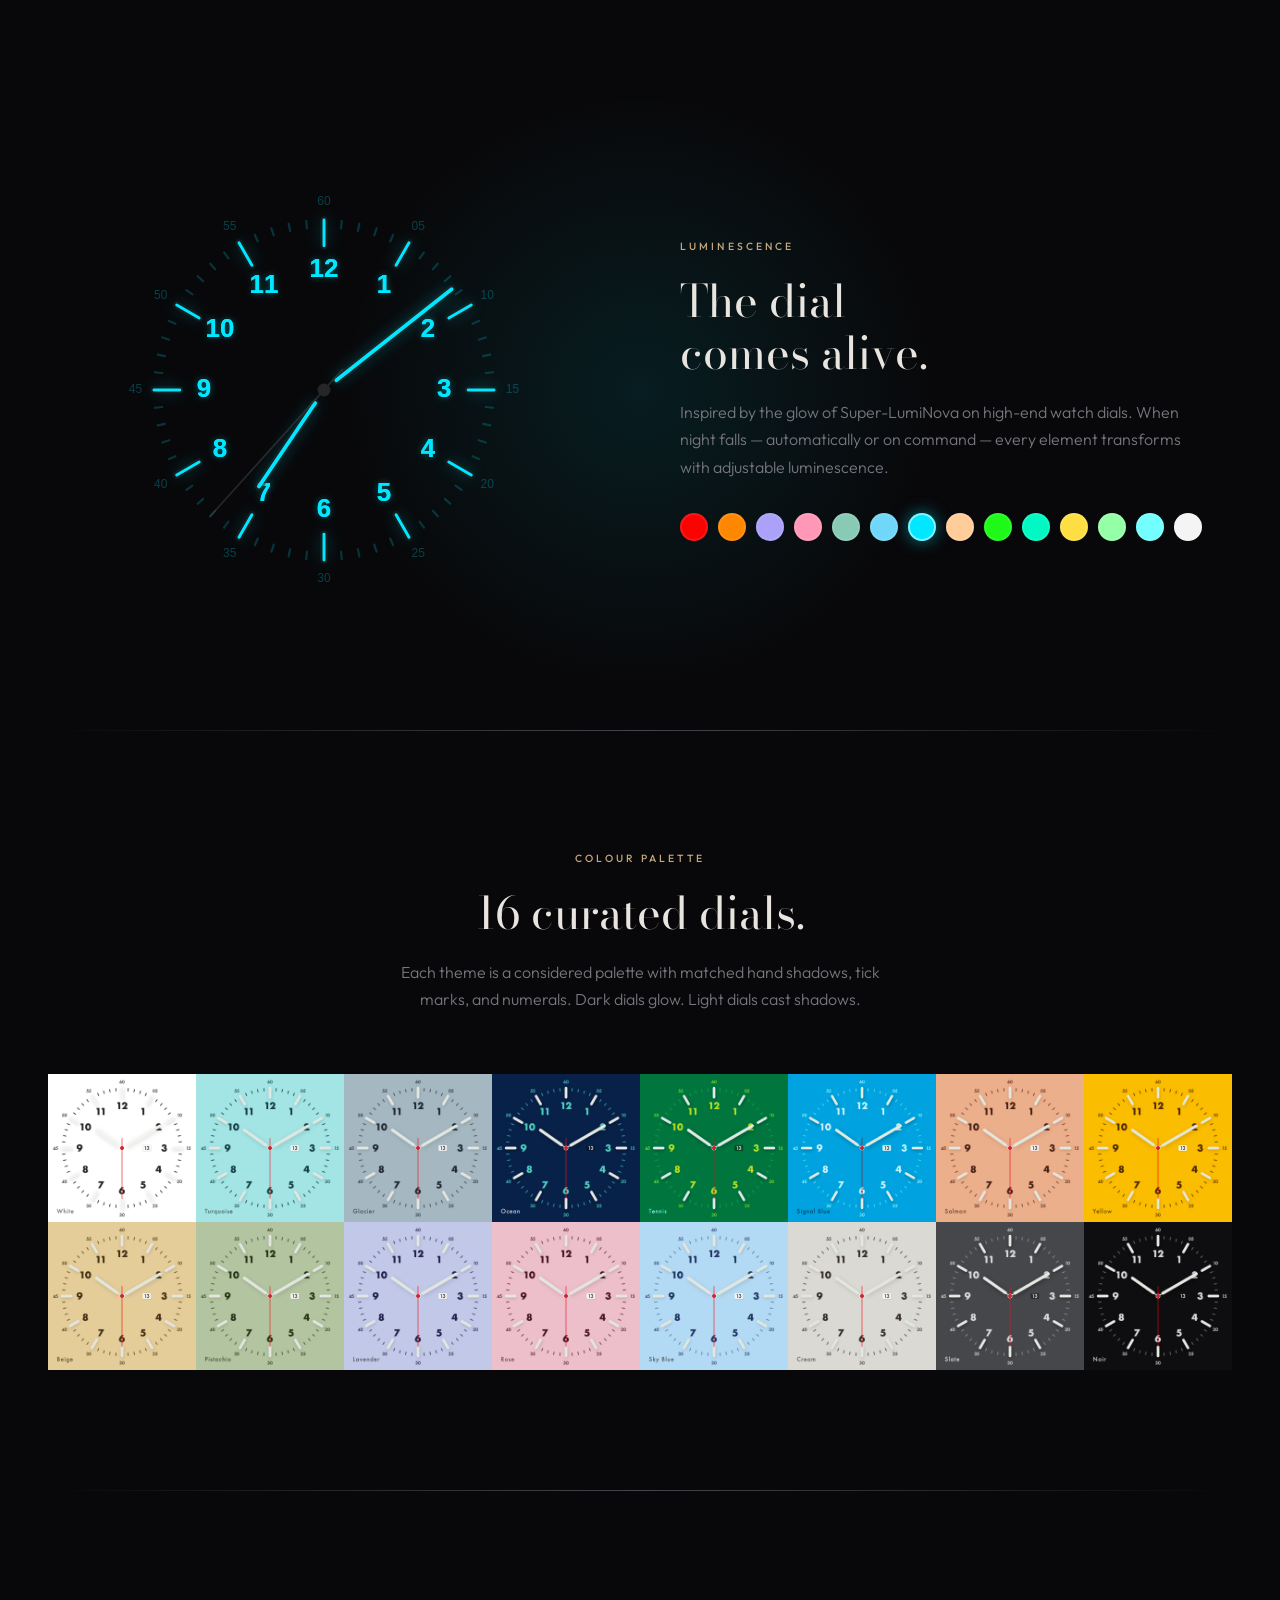
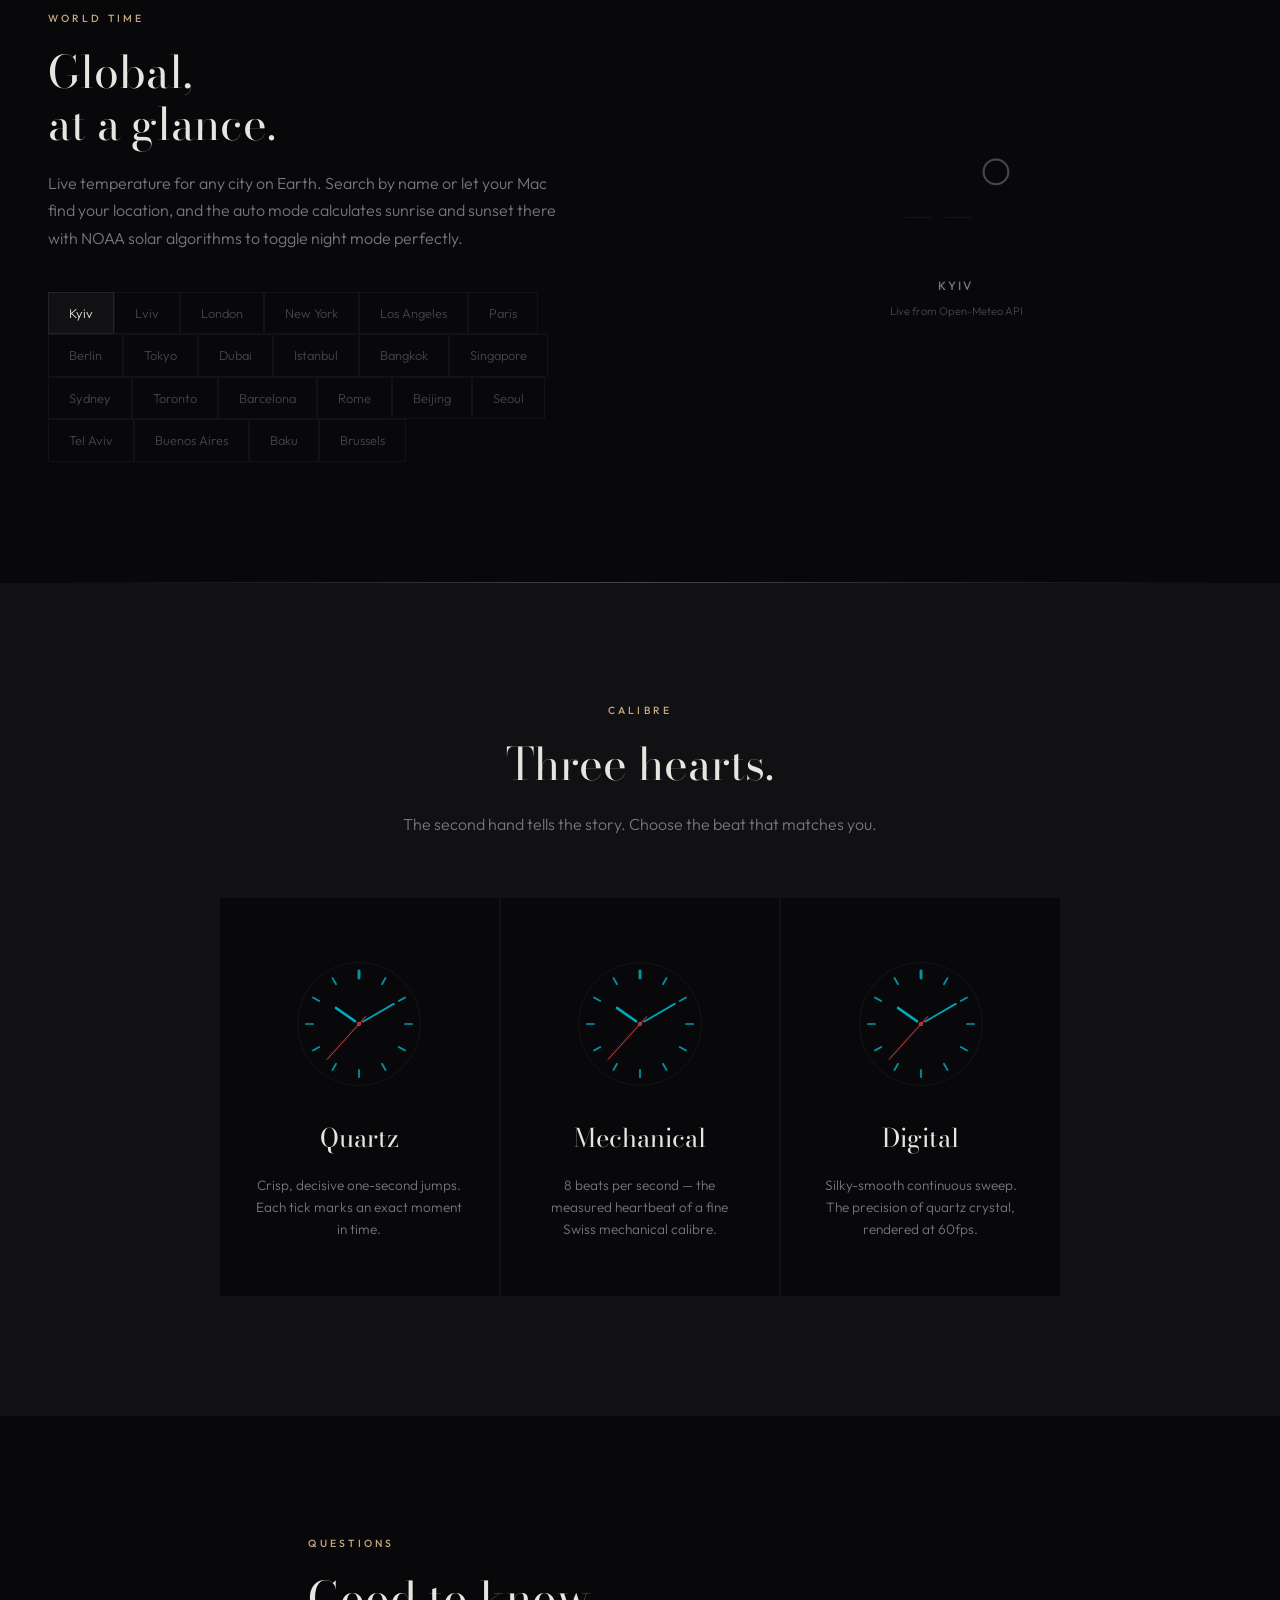
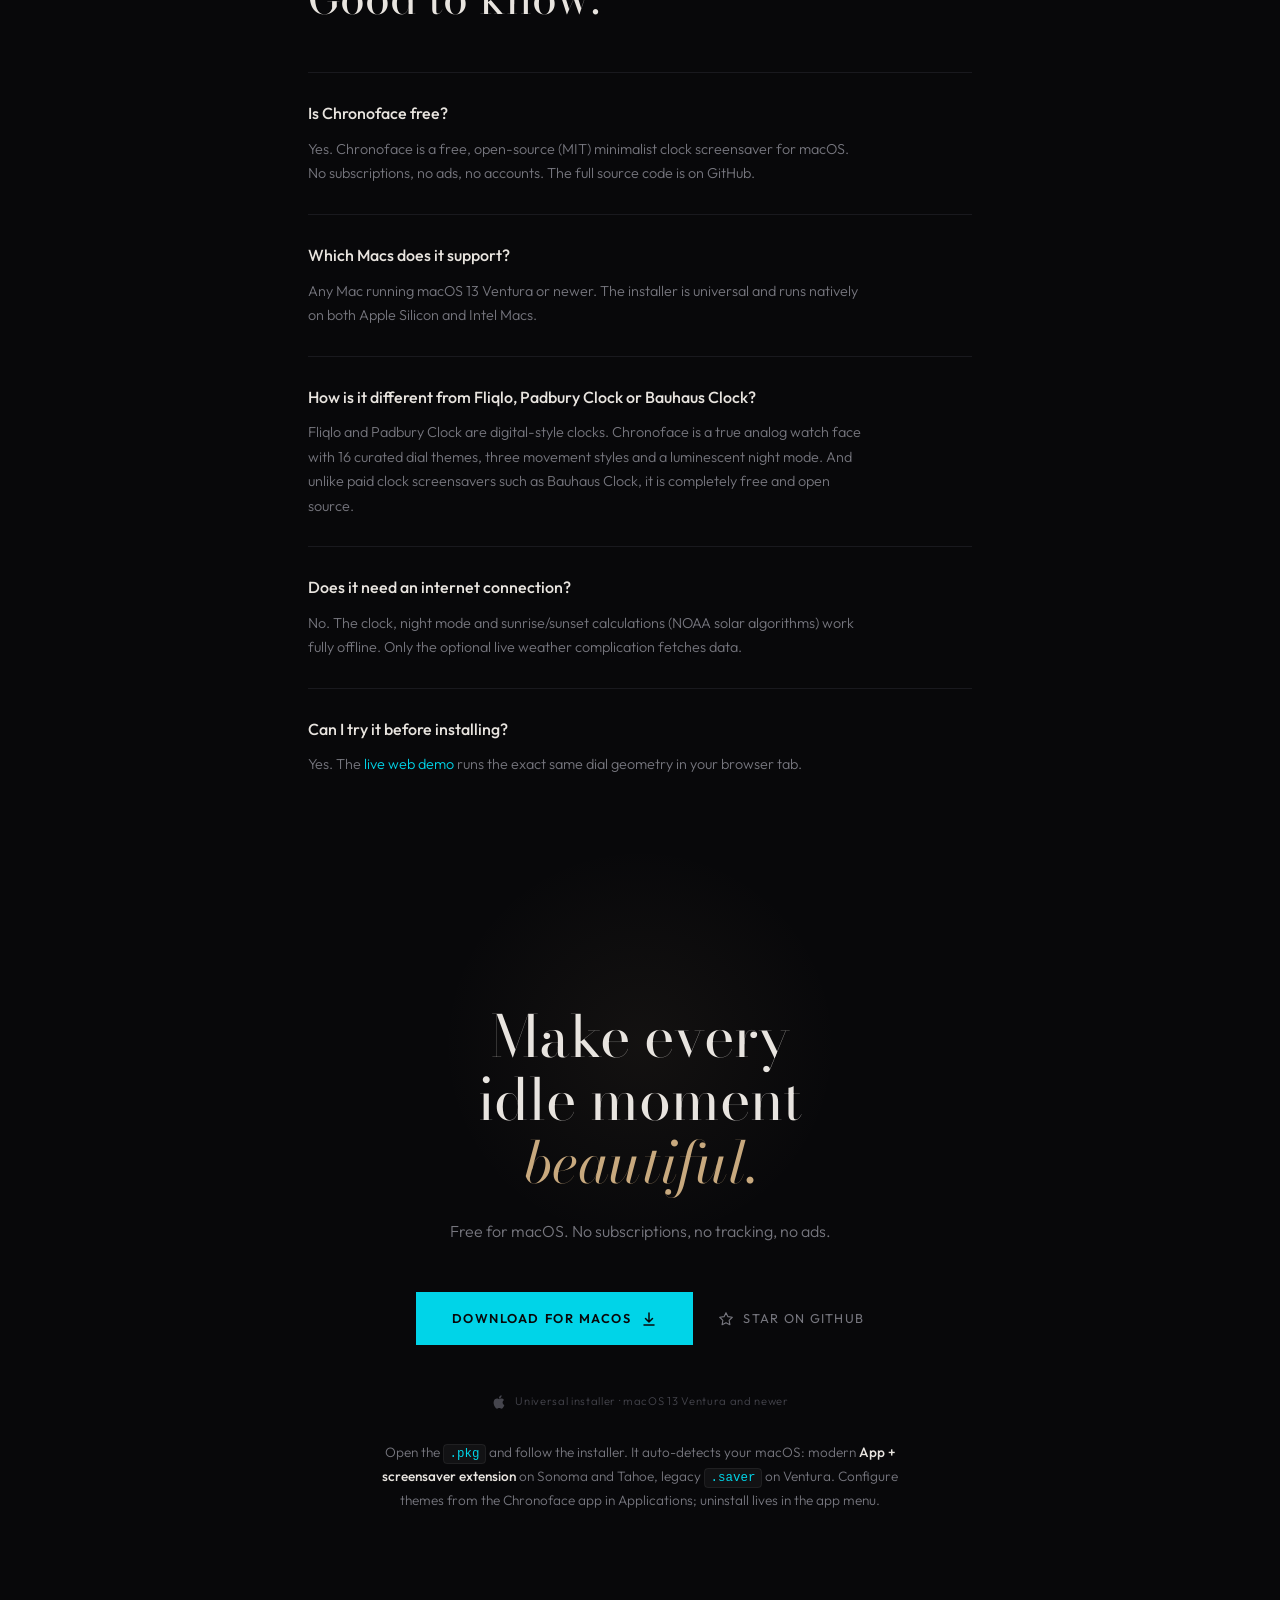
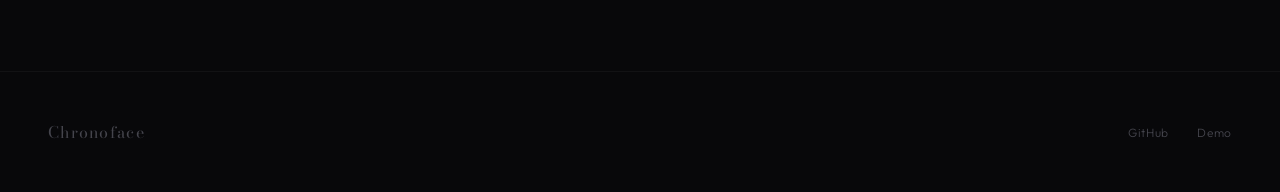
==== commit 67645e59: "Release 1.1.13" ====
--- a/web/html/index.html
+++ b/web/html/index.html
@@ -33,7 +33,7 @@
       "screenshot": "https://chronoface.perek.rest/themes-grid.jpg",
       "downloadUrl": "https://github.com/qwq-qwq/Chronoface/releases/latest/download/Chronoface.pkg",
       "installUrl": "https://github.com/qwq-qwq/Chronoface/releases/latest",
-      "softwareVersion": "1.1.12",
+      "softwareVersion": "1.1.13",
       "license": "https://github.com/qwq-qwq/Chronoface/blob/main/LICENSE",
       "isAccessibleForFree": true,
       "offers": { "@type": "Offer", "price": "0", "priceCurrency": "USD" },
